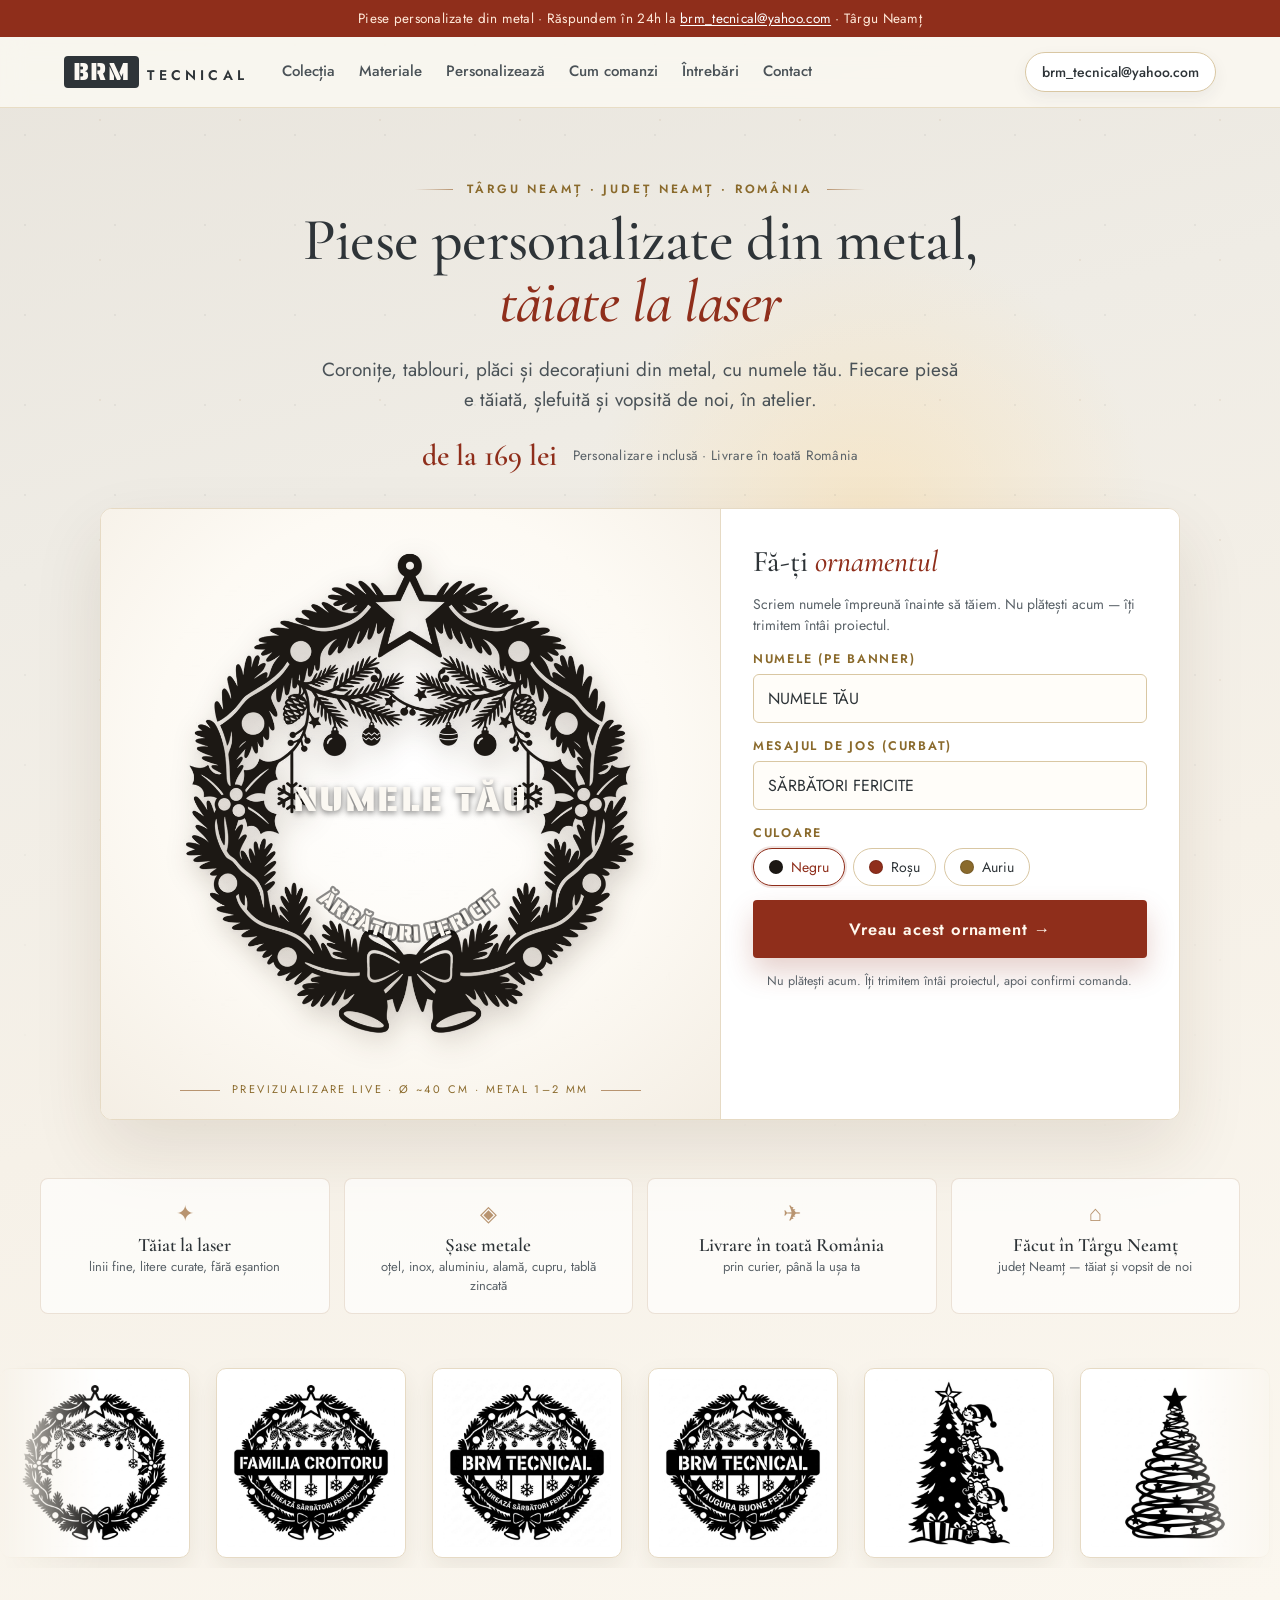
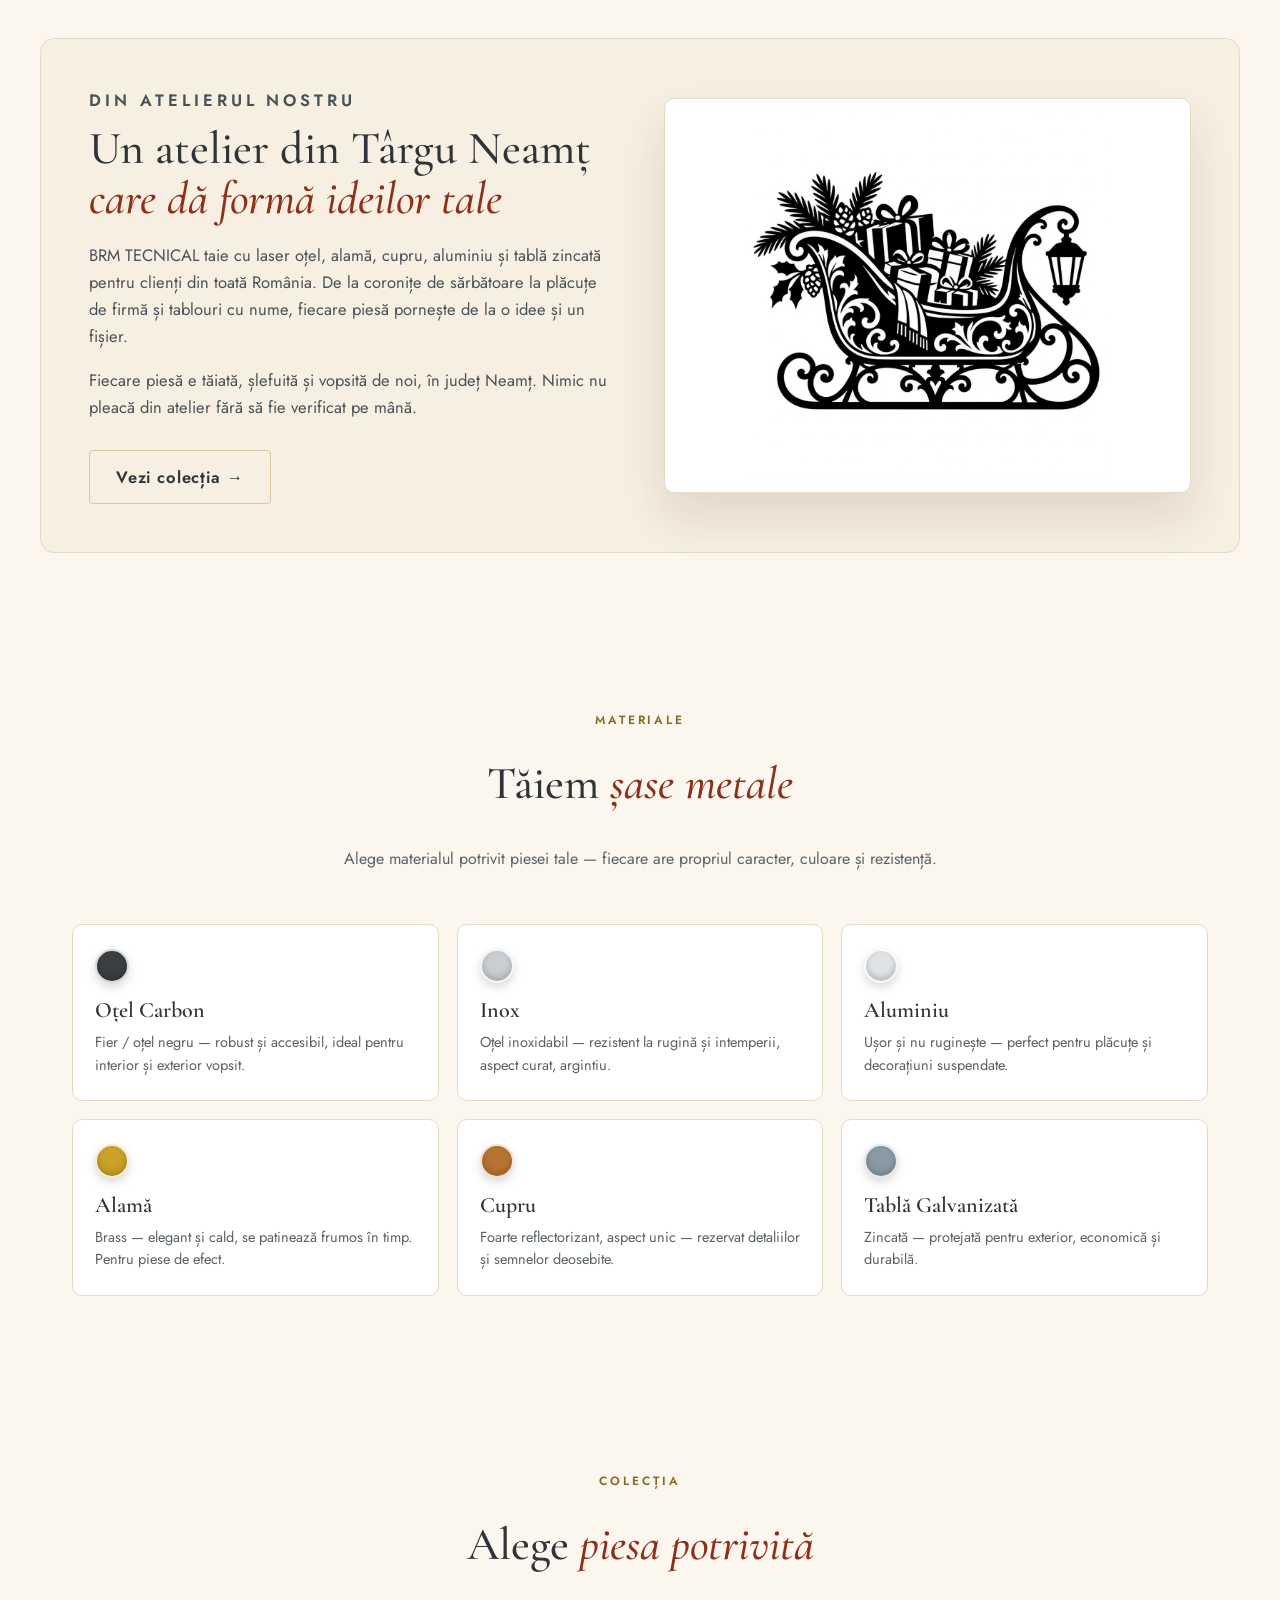
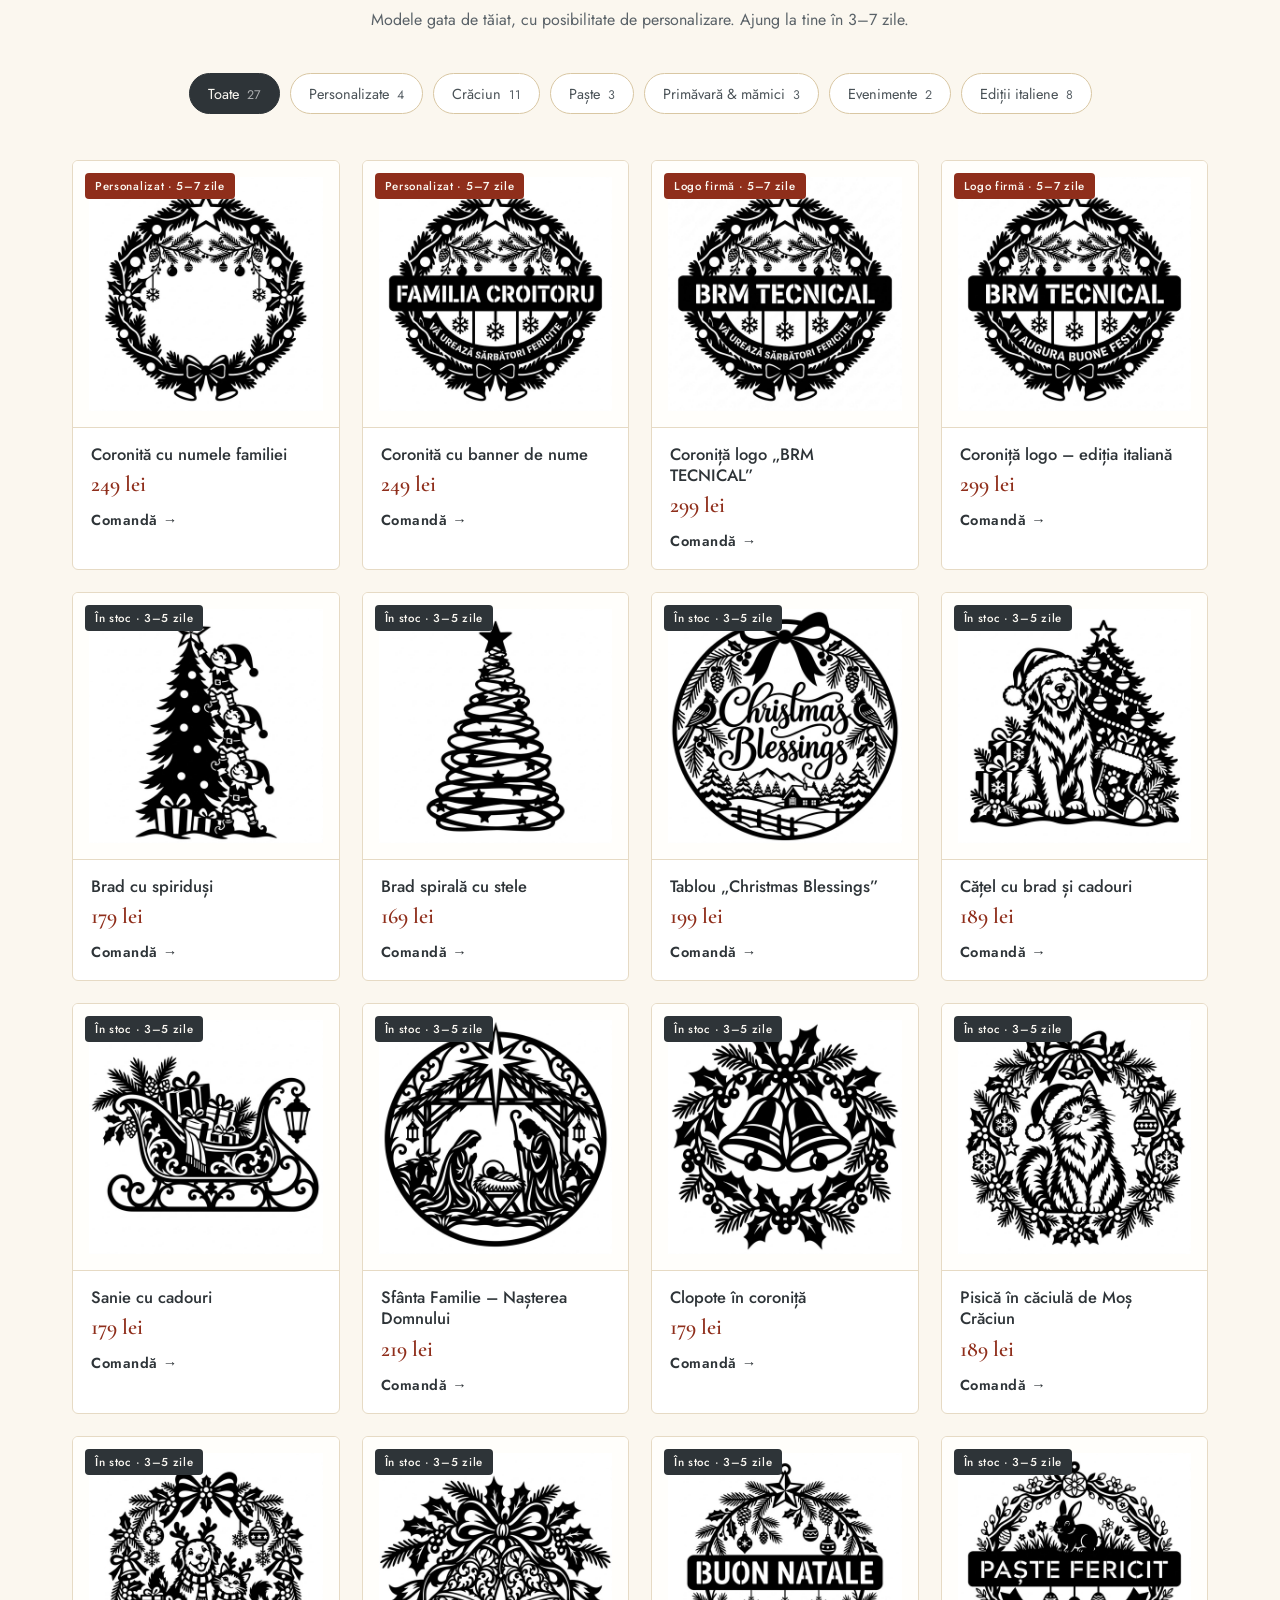
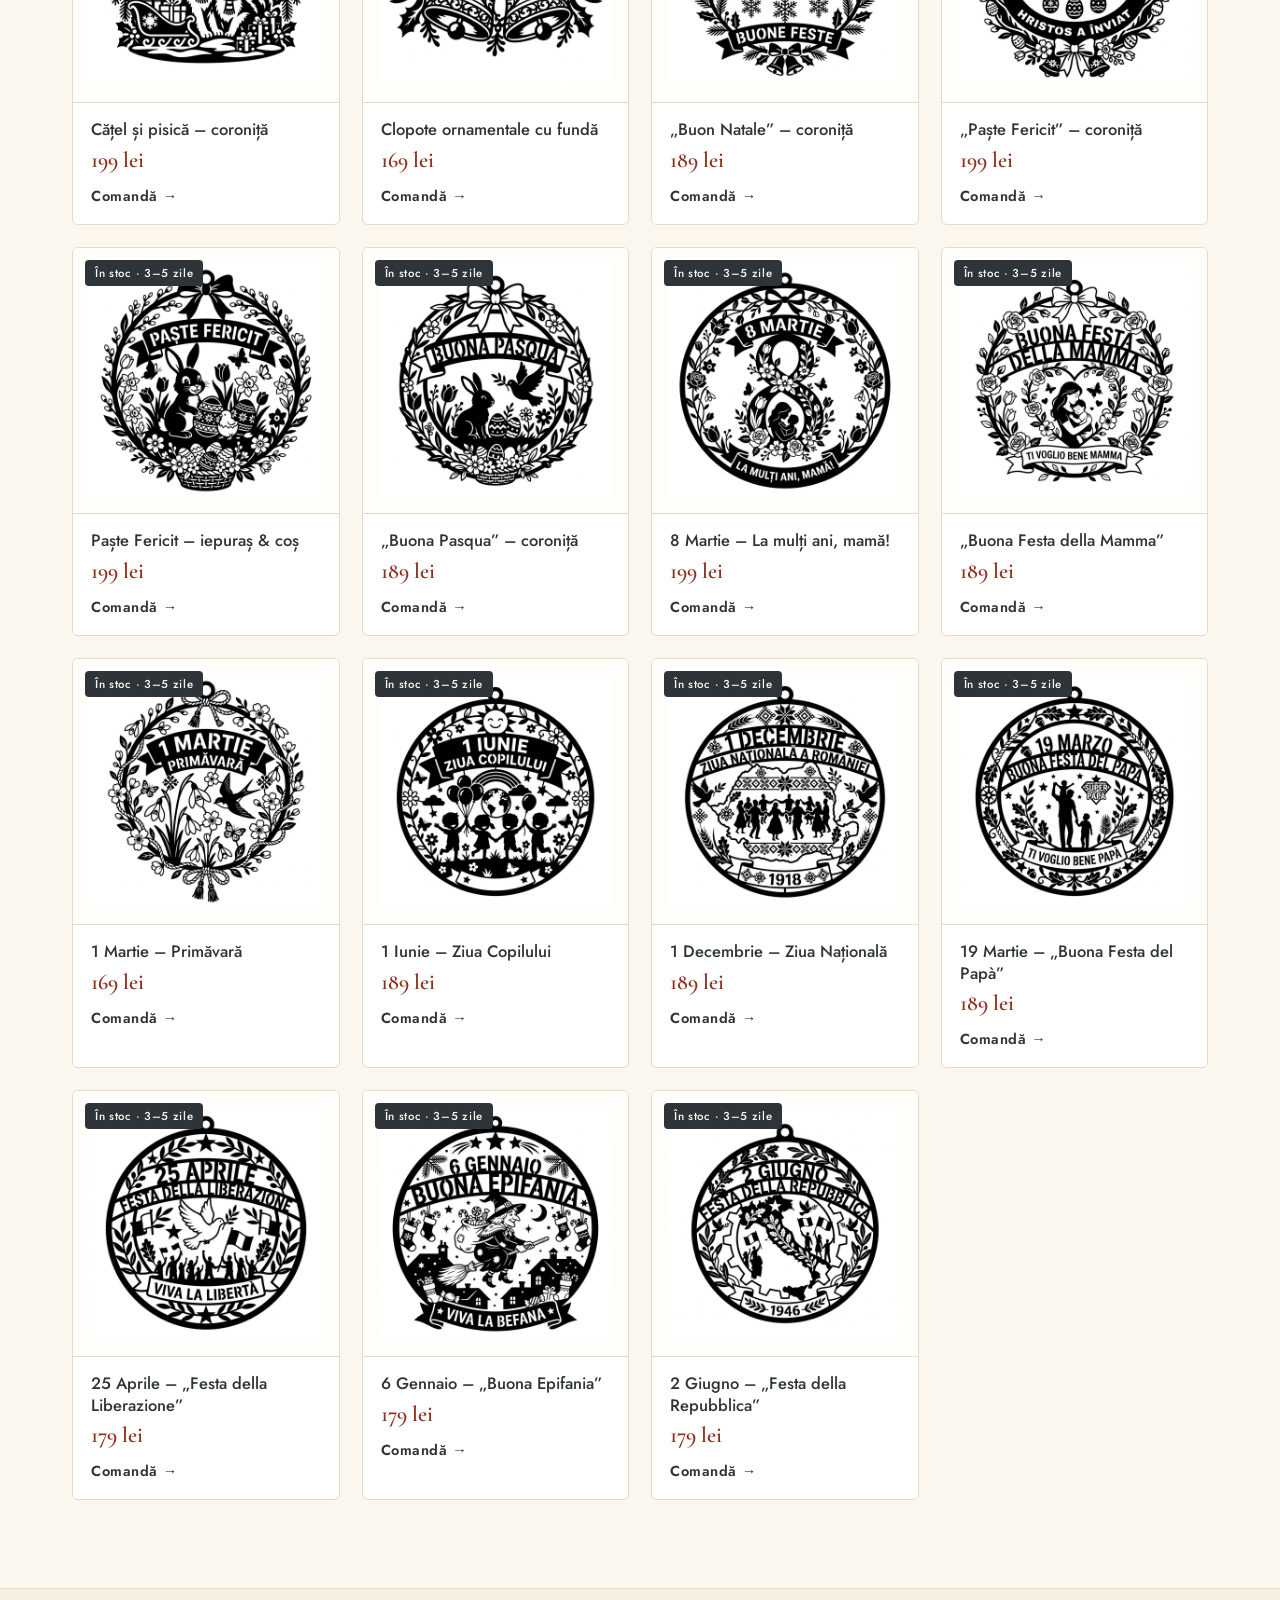
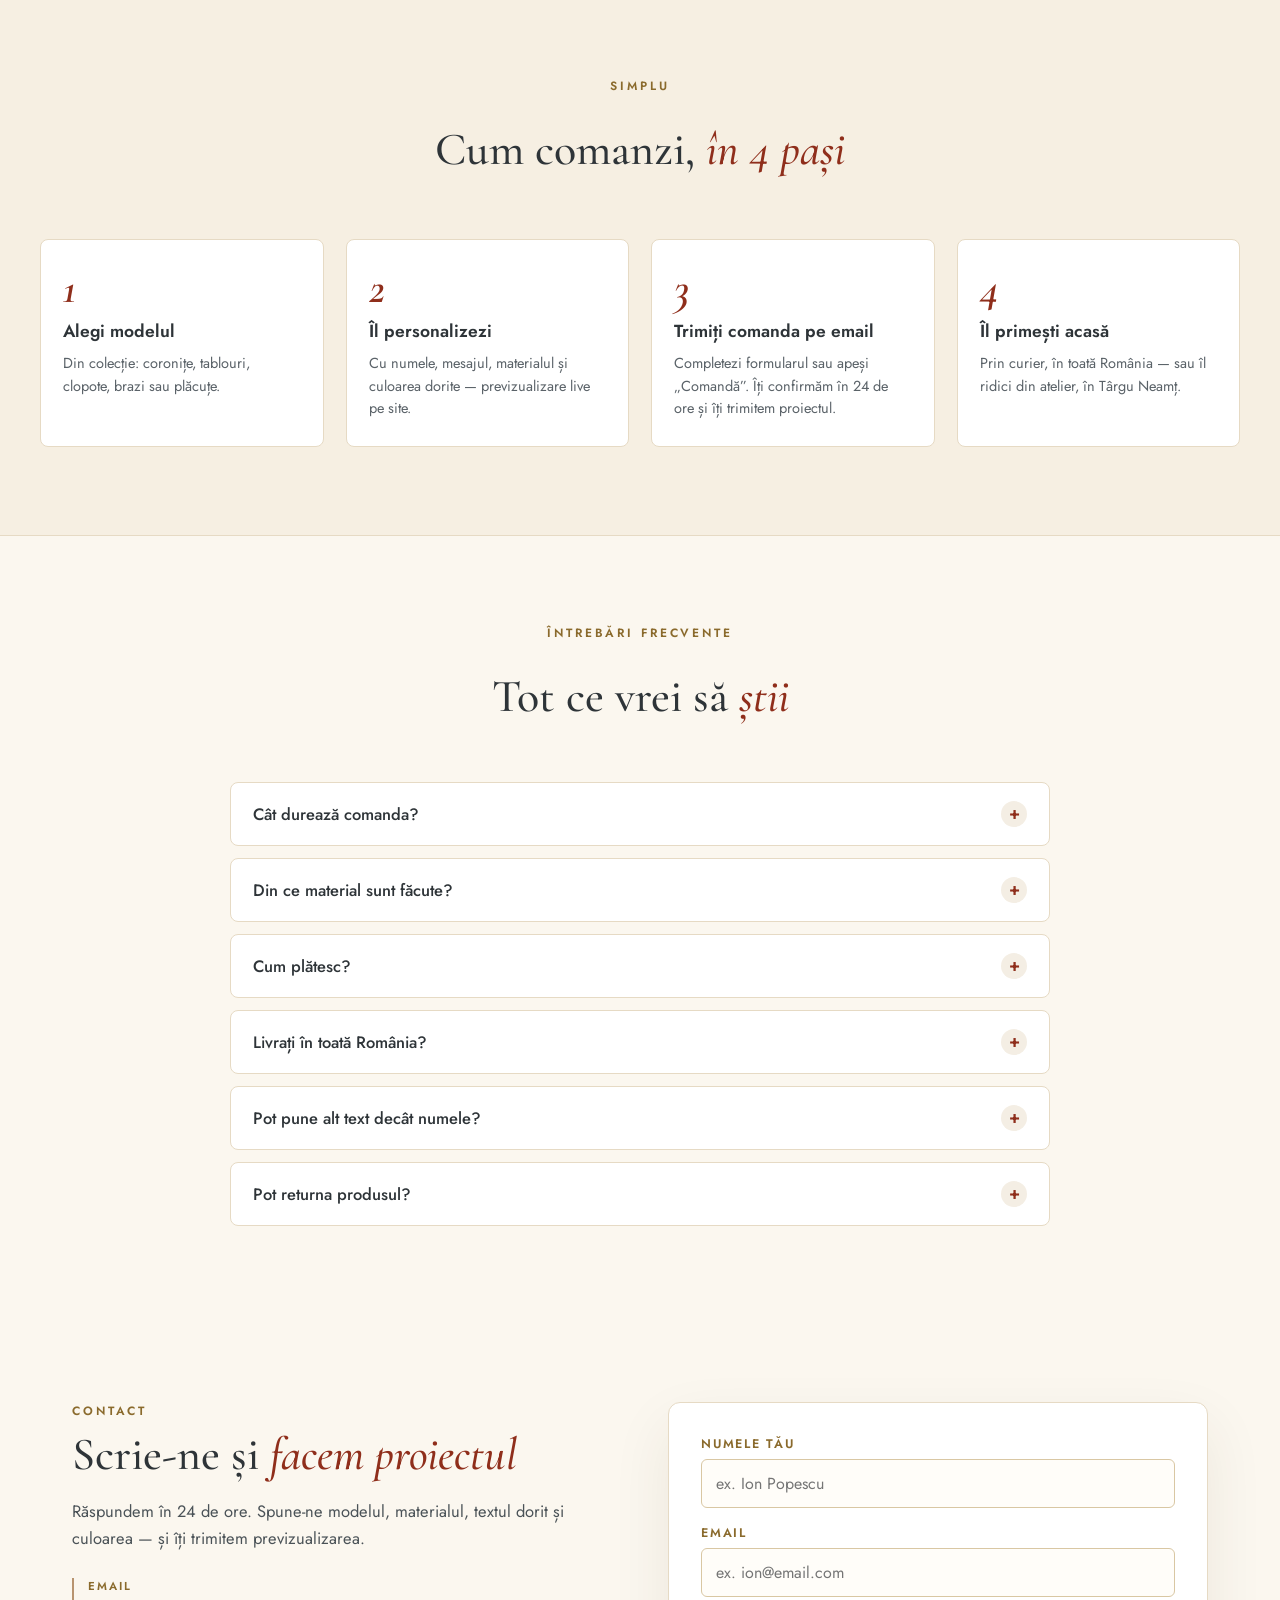
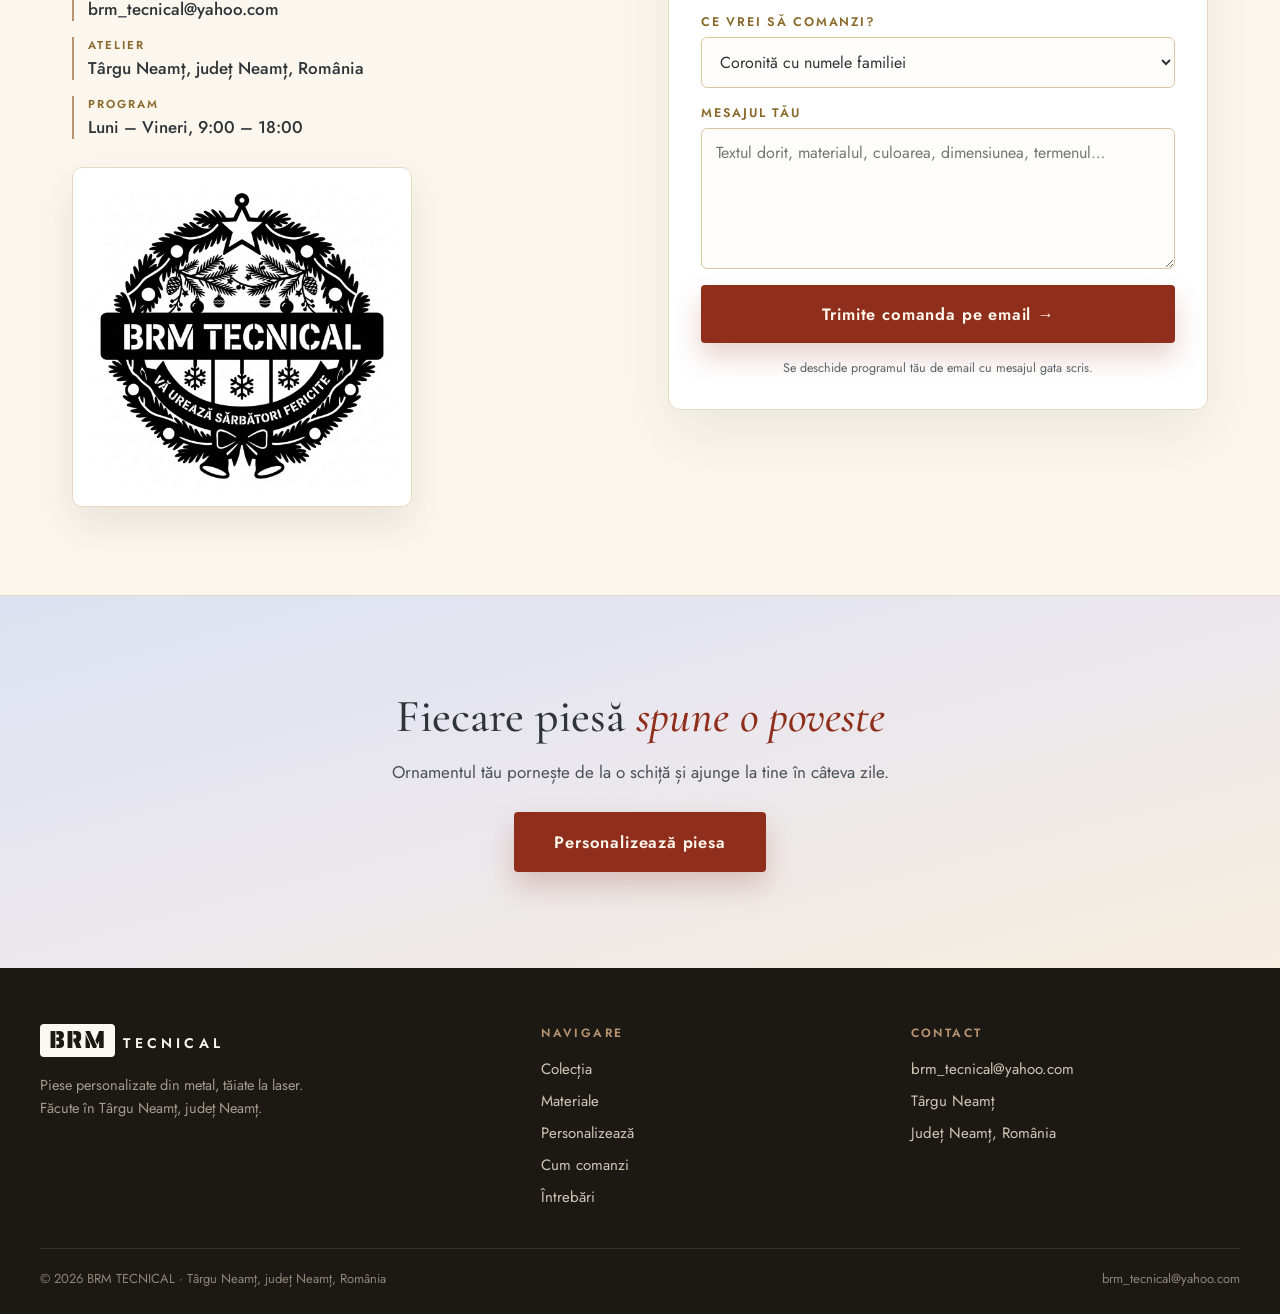
==== index.html @ 23911bcc "Add files via upload" ====
<!DOCTYPE html>
<html lang="ro">
<head>
<meta charset="UTF-8">
<meta name="viewport" content="width=device-width, initial-scale=1.0">
<title>BRM TECNICAL – Piese personalizate din metal, tăiate la laser | Târgu Neamț</title>
<meta name="description" content="BRM TECNICAL – coronițe, tablouri, plăci și decorațiuni personalizate din metal, tăiate la laser. Cu numele tău. Atelier în Târgu Neamț, județ Neamț, România. Comenzi: brm_tecnical@yahoo.com">
<meta property="og:title" content="BRM TECNICAL – Piese personalizate din metal, tăiate la laser">
<meta property="og:description" content="Piese personalizate din metal cu numele tău, tăiate la laser în Târgu Neamț, județ Neamț.">
<meta property="og:type" content="website">
<meta property="og:image" content="images/brm-coronita-ro.jpg">
<link rel="icon" type="image/png" href="images/favicon.png">
<link rel="preconnect" href="https://fonts.googleapis.com">
<link rel="preconnect" href="https://fonts.gstatic.com" crossorigin>
<link href="https://fonts.googleapis.com/css2?family=Cormorant+Garamond:ital,wght@0,500;0,600;0,700;1,500;1,600&family=Jost:wght@400;500;600&family=Saira+Stencil+One&display=swap" rel="stylesheet">
<link rel="stylesheet" href="css/style.css">
</head>
<body>

<!-- bandă de sus -->
<div class="band">
  <p id="bandText">Piese personalizate din metal · Răspundem în 24h · Târgu Neamț</p>
</div>

<!-- antet -->
<header class="head">
  <div class="head-in">
    <a class="logo" href="#top" aria-label="BRM TECNICAL – acasă">
      <span class="logo-mark">BRM</span>
      <span class="logo-txt">TECNICAL</span>
    </a>

    <nav class="nav" id="nav">
      <a href="#colectie">Colecția</a>
      <a href="#materiale">Materiale</a>
      <a href="#personalizare">Personalizează</a>
      <a href="#cum">Cum comanzi</a>
      <a href="#faq">Întrebări</a>
      <a href="#contact">Contact</a>
    </nav>

    <a class="head-mail" href="mailto:brm_tecnical@yahoo.com" id="headMail">brm_tecnical@yahoo.com</a>

    <button class="burger" id="burger" aria-label="Meniu" aria-expanded="false">
      <span></span><span></span><span></span>
    </button>
  </div>
</header>

<main id="top">

  <!-- HERO + PERSONALIZARE -->
  <section class="hero" id="personalizare">
    <div class="hero-in">
      <p class="eyebrow" id="heroEyebrow">Târgu Neamț · județ Neamț · România</p>
      <h1 class="h1" id="heroTitle">Piese personalizate din metal,<br><em>tăiate la laser</em></h1>
      <p class="lead" id="heroLead">Coronițe, tablouri, plăci și decorațiuni din metal, cu numele tău.</p>

      <div class="hero-price">
        <span class="price" id="priceFrom">de la 169 lei</span>
        <span class="price-note" id="priceNote">Personalizare inclusă · Livrare în toată România</span>
      </div>

      <!-- card personalizare -->
      <div class="customizer">
        <div class="preview" id="preview" data-color="negru">
          <div class="pv-stage">
            <img id="previewImg" src="images/coronita-model.png" alt="Previzualizare coroniță personalizată BRM TECNICAL">
            <span class="pv-banner" id="pvBanner">NUMELE TĂU</span>
            <svg class="pv-curve" viewBox="0 0 1000 1000" preserveAspectRatio="xMidYMid meet" aria-hidden="true">
              <defs>
                <path id="pvCurvePath" d="M 320,700 Q 500,860 680,700" fill="none"></path>
              </defs>
              <text class="pv-curve-text" id="pvCurveText">
                <textPath href="#pvCurvePath" startOffset="50%" text-anchor="middle">SĂRBĂTORI FERICITE</textPath>
              </text>
            </svg>
          </div>
          <span class="pv-cap" id="previewCaption">Previzualizare live · Ø ~40 cm · Metal 1–2 mm</span>
        </div>

        <form class="controls" id="controls" onsubmit="return false;">
          <h2 class="ctl-title" id="customTitle">Fă-ți <em>ornamentul</em></h2>
          <p class="ctl-note" id="customNote">Scriem numele împreună înainte să tăiem. Nu plătești acum — îți trimitem întâi proiectul.</p>

          <label class="fld">
            <span id="customNameLabel">Numele (pe banner)</span>
            <input type="text" id="inName" value="NUMELE TĂU" maxlength="26" autocomplete="off">
          </label>

          <label class="fld">
            <span id="customBottomLabel">Mesajul de jos (curbat)</span>
            <input type="text" id="inBottom" value="SĂRBĂTORI FERICITE" maxlength="34" autocomplete="off">
          </label>

          <div class="fld">
            <span class="fld-lbl">Culoare</span>
            <div class="colors" role="radiogroup" aria-label="Culoare">
              <button type="button" class="chip is-on" data-color="negru" aria-pressed="true"><i style="background:#1C1814"></i>Negru</button>
              <button type="button" class="chip" data-color="rosu" aria-pressed="false"><i style="background:#8F2E1B"></i>Roșu</button>
              <button type="button" class="chip" data-color="auriu" aria-pressed="false"><i style="background:#8A6A2C"></i>Auriu</button>
            </div>
          </div>

          <a class="btn" id="orderCustom" href="mailto:brm_tecnical@yahoo.com">Vreau acest ornament →</a>
          <p class="ctl-legal" id="customLegal">Nu plătești acum. Îți trimitem întâi proiectul, apoi confirmi comanda.</p>
        </form>
      </div>
    </div>
  </section>

  <!-- ÎNCREDERE -->
  <section class="trust">
    <div class="trust-in" id="trustIn"><!-- din data.js --></div>
  </section>

  <!-- GALERIE RULANTĂ -->
  <section class="marquee" aria-label="Modele din colecție">
    <div class="marquee-track" id="marqueeTrack"><!-- din data.js --></div>
  </section>

  <!-- ATELIER -->
  <section class="atelier">
    <div class="atelier-in">
      <div class="atelier-txt">
        <p class="eyebrow" id="aboutEyebrow">Din atelierul nostru</p>
        <h2 class="h2" id="aboutTitle">Un atelier din Târgu Neamț<br><em>care dă formă ideilor tale</em></h2>
        <p id="aboutP1">BRM TECNICAL taie cu laser oțel, alamă, cupru, aluminiu și tablă zincată.</p>
        <p id="aboutP2">Fiecare piesă e tăiată, șlefuită și vopsită de noi, în județ Neamț.</p>
        <a class="btn btn-ghost" href="#colectie">Vezi colecția →</a>
      </div>
      <div class="atelier-img">
        <img id="aboutImg" src="images/sanie-cadouri.jpg" alt="Ornament tăiat la laser" loading="lazy">
      </div>
    </div>
  </section>

  <!-- MATERIALE -->
  <section class="sec" id="materiale">
    <p class="eyebrow center" id="materialsEyebrow">Materiale</p>
    <h2 class="h2 center" id="materialsTitle">Tăiem <em>șase metale</em></h2>
    <p class="sec-sub center" id="materialsSub">Alege materialul potrivit piesei tale.</p>
    <div class="mats" id="mats"><!-- din data.js --></div>
  </section>

  <!-- COLECȚIA -->
  <section class="sec" id="colectie">
    <p class="eyebrow center" id="collectionEyebrow">Colecția</p>
    <h2 class="h2 center" id="collectionTitle">Alege <em>piesa potrivită</em></h2>
    <p class="sec-sub center" id="collectionSub">Modele gata de tăiat, cu posibilitate de personalizare.</p>

    <div class="filters" id="filters"><!-- din data.js --></div>
    <div class="grid" id="grid"><!-- din data.js --></div>
  </section>

  <!-- CUM COMANZI -->
  <section class="sec band-sec" id="cum">
    <p class="eyebrow center" id="stepsEyebrow">Simplu</p>
    <h2 class="h2 center" id="stepsTitle">Cum comanzi, <em>în 4 pași</em></h2>
    <div class="steps" id="steps"><!-- din data.js --></div>
  </section>

  <!-- FAQ -->
  <section class="sec" id="faq">
    <p class="eyebrow center" id="faqEyebrow">Întrebări frecvente</p>
    <h2 class="h2 center" id="faqTitle">Tot ce vrei să <em>știi</em></h2>
    <div class="faq" id="faqList"><!-- din data.js --></div>
  </section>

  <!-- CONTACT -->
  <section class="sec contact" id="contact">
    <div class="contact-in">
      <div class="contact-info">
        <p class="eyebrow" id="contactEyebrow">Contact</p>
        <h2 class="h2" id="contactTitle">Scrie-ne și <em>facem proiectul</em></h2>
        <p class="contact-lead" id="contactLead">Răspundem în 24 de ore.</p>

        <ul class="c-list">
          <li>
            <span class="c-k">Email</span>
            <a href="mailto:brm_tecnical@yahoo.com" id="contactMail">brm_tecnical@yahoo.com</a>
          </li>
          <li>
            <span class="c-k">Atelier</span>
            <span id="contactAddr">Târgu Neamț, județ Neamț, România</span>
          </li>
          <li>
            <span class="c-k">Program</span>
            <span id="contactProg">Luni – Vineri, 9:00 – 18:00</span>
          </li>
        </ul>

        <img class="contact-img" id="contactImg" src="images/brm-coronita-ro.jpg" alt="BRM TECNICAL – coroniță personalizată" loading="lazy">
      </div>

      <form class="contact-form" id="contactForm">
        <label class="fld">
          <span id="formNameLabel">Numele tău</span>
          <input type="text" name="nume" id="cfName" required autocomplete="name" placeholder="ex. Ion Popescu">
        </label>
        <label class="fld">
          <span id="formEmailLabel">Email</span>
          <input type="email" name="email" id="cfEmail" required autocomplete="email" placeholder="ex. ion@email.com">
        </label>
        <label class="fld">
          <span id="formModelLabel">Ce vrei să comanzi?</span>
          <select name="model" id="cfModel"><!-- din data.js --></select>
        </label>
        <label class="fld">
          <span id="formMsgLabel">Mesajul tău</span>
          <textarea name="mesaj" id="cfMsg" rows="5" required placeholder="Textul dorit, materialul, culoarea, dimensiunea, termenul…"></textarea>
        </label>
        <button class="btn" type="submit" id="formBtn">Trimite comanda pe email →</button>
        <p class="ctl-legal" id="formLegal">Se deschide programul tău de email cu mesajul gata scris.</p>
      </form>
    </div>
  </section>

  <!-- ÎNCHEIERE -->
  <section class="final">
    <h2 class="h2" id="finalTitle">Fiecare piesă <em>spune o poveste</em></h2>
    <p id="finalText">Ornamentul tău pornește de la o schiță și ajunge la tine în câteva zile.</p>
    <a class="btn" href="#personalizare" id="finalBtn">Personalizează piesa</a>
  </section>

</main>

<footer class="foot">
  <div class="foot-in">
    <div class="foot-brand">
      <a class="logo" href="#top">
        <span class="logo-mark">BRM</span>
        <span class="logo-txt">TECNICAL</span>
      </a>
      <p id="footerTagline">Piese personalizate din metal, tăiate la laser.</p>
    </div>
    <div class="foot-col">
      <h4>Navigare</h4>
      <a href="#colectie">Colecția</a>
      <a href="#materiale">Materiale</a>
      <a href="#personalizare">Personalizează</a>
      <a href="#cum">Cum comanzi</a>
      <a href="#faq">Întrebări</a>
    </div>
    <div class="foot-col">
      <h4>Contact</h4>
      <a href="mailto:brm_tecnical@yahoo.com" id="footMail">brm_tecnical@yahoo.com</a>
      <span id="footCity">Târgu Neamț</span>
      <span id="footCounty">Județ Neamț, România</span>
    </div>
  </div>
  <div class="foot-legal">
    <span>© <span id="year">2026</span> BRM TECNICAL · Târgu Neamț, județ Neamț, România</span>
    <a href="mailto:brm_tecnical@yahoo.com" id="footMail2">brm_tecnical@yahoo.com</a>
  </div>
</footer>

<script src="data.js"></script>
<script src="js/main.js"></script>
</body>
</html>
---- css/style.css ----
/* ============================================================
   BRM TECNICAL — ornamente personalizate tăiate la laser
   Paletă & tipografie după modelul dardeiarna.ro
   ============================================================ */

:root{
  --ink:#2E3438;
  --muted:#5A6268;
  --soft:#4A5257;
  --red:#8F2E1B;
  --red-dark:#6f2314;
  --gold:#B89470;
  --goldtxt:#8A6A2C;
  --line:#E6DAC4;
  --line2:#D9C7A3;
  --ivory:#FBF8F2;
  --sand:#F4EEE4;
  --ice:#EEF3F9;
  --white:#fff8ee;
  --radius:6px;
  --maxw:1200px;
  --head-h:70px;
}

*{box-sizing:border-box}
html{scroll-behavior:smooth}
body{
  margin:0;
  font-family:'Jost',sans-serif;
  color:var(--ink);
  background-color:#fbf7ef;
  background-image:
    radial-gradient(circle at 68% 520px,#ffd68c55 0,#ffd68c00 280px),
    linear-gradient(165deg,#e8e4dc,#efece5 30%,#f6f1e8 60%,#fbf7ef);
  background-repeat:no-repeat;
  background-size:100% 1600px,100% 1600px;
  background-attachment:scroll;
  -webkit-font-smoothing:antialiased;
}
/* textură discretă de atelier (nu ninsoare) */
body::before{
  content:"";
  position:absolute;left:0;right:0;top:0;height:1200px;
  pointer-events:none;z-index:0;opacity:.5;
  background-image:
    radial-gradient(circle,rgba(184,148,112,.25) 0 1px,transparent 1.5px),
    radial-gradient(circle,rgba(46,52,56,.12) 0 1px,transparent 1.5px);
  background-size:140px 140px,90px 90px;
  background-position:30px 50px,70px 90px;
  -webkit-mask-image:linear-gradient(#000 0%,#000 45%,transparent 100%);
  mask-image:linear-gradient(#000 0%,#000 45%,transparent 100%);
}
main,.head,.foot,.band{position:relative;z-index:1}

img{max-width:100%;display:block}
a{color:inherit}
button{font-family:inherit}

/* ---------- tipografie ---------- */
.h1{
  font-family:'Cormorant Garamond',Georgia,serif;
  font-weight:500;font-size:clamp(38px,5.4vw,60px);
  line-height:1.03;margin:.2em 0 .35em;letter-spacing:-.01em;
}
.h2{
  font-family:'Cormorant Garamond',Georgia,serif;
  font-weight:500;font-size:clamp(30px,3.8vw,46px);
  line-height:1.08;margin:0 0 .4em;
}
.h1 em,.h2 em{font-style:italic;color:var(--red)}
.eyebrow{
  font-size:12px;letter-spacing:.24em;text-transform:uppercase;
  color:var(--goldtxt);font-weight:600;margin:0 0 10px;
}
.eyebrow.center{text-align:center}
.center{text-align:center}
.lead{
  font-size:clamp(16px,1.6vw,19px);color:var(--soft);
  max-width:640px;margin:0 auto;line-height:1.6;
}
.sec-sub{color:var(--muted);max-width:620px;margin:0 auto 8px}

/* ---------- bandă de sus ---------- */
.band{
  background:var(--red);color:#ffe9d9;
  font-size:13.5px;text-align:center;padding:9px 16px;letter-spacing:.02em;
}
.band p{margin:0}
.band b{color:#fff;font-weight:600}
.band a{color:#fff;text-decoration:underline;text-underline-offset:2px}

/* ---------- antet ---------- */
.head{
  position:sticky;top:0;z-index:50;
  background:rgba(251,248,242,.86);
  backdrop-filter:blur(12px);-webkit-backdrop-filter:blur(12px);
  border-bottom:1px solid rgba(217,199,163,.55);
}
.head-in{
  max-width:var(--maxw);margin:0 auto;padding:0 24px;height:var(--head-h);
  display:flex;align-items:center;gap:26px;
}
.logo{display:flex;align-items:baseline;gap:8px;text-decoration:none;flex:0 0 auto}
.logo-mark{
  font-family:'Saira Stencil One',sans-serif;font-size:24px;color:var(--ink);
  background:var(--ink);color:var(--ivory);padding:3px 9px 2px;border-radius:4px;
  letter-spacing:.06em;line-height:1.15;
}
.logo-txt{
  font-weight:600;letter-spacing:.3em;font-size:14px;color:var(--ink);
}
.nav{display:flex;gap:24px;margin-left:8px}
.nav a{
  text-decoration:none;font-size:15px;font-weight:500;color:var(--soft);
  padding:6px 0;border-bottom:2px solid transparent;transition:.2s;
}
.nav a:hover{color:var(--red);border-color:var(--red)}
.head-mail{
  margin-left:auto;text-decoration:none;font-size:14px;font-weight:500;
  background:#fff;border:1px solid var(--line2);border-radius:999px;
  padding:9px 16px;color:var(--ink);box-shadow:0 6px 16px #2e343810;transition:.2s;
  white-space:nowrap;
}
.head-mail:hover{color:var(--red);border-color:var(--red)}
.burger{display:none;background:none;border:0;padding:8px;cursor:pointer}
.burger span{display:block;width:24px;height:2px;background:var(--ink);margin:5px 0;transition:.25s}

/* ---------- hero ---------- */
.hero{padding:72px 24px 40px}
.hero-in{max-width:var(--maxw);margin:0 auto;text-align:center}
.hero .eyebrow{
  display:flex;align-items:center;justify-content:center;gap:14px;
}
.hero .eyebrow::before,.hero .eyebrow::after{
  content:"";width:38px;height:1px;
  background:linear-gradient(90deg,transparent,var(--gold));
}
.hero .eyebrow::after{background:linear-gradient(90deg,var(--gold),transparent)}
.hero-price{
  display:flex;align-items:center;justify-content:center;gap:16px;flex-wrap:wrap;
  margin:22px 0 34px;
}
.price{
  font-family:'Cormorant Garamond',serif;font-size:30px;font-weight:600;color:var(--red);
}
.price-note{font-size:13.5px;color:var(--muted);letter-spacing:.02em}

/* ---------- personalizator ---------- */
.customizer{
  display:grid;grid-template-columns:1.15fr .85fr;gap:0;
  background:#fff;border:1px solid var(--line);border-radius:12px;
  overflow:hidden;box-shadow:0 30px 70px #462d141c;text-align:left;
  max-width:1080px;margin:0 auto;
}
.preview{
  position:relative;
  background:
    radial-gradient(circle at 50% 42%,#ffffff 0,#fdfaf4 55%,#f4eee4 100%);
  padding:26px 26px 64px;display:flex;align-items:center;justify-content:center;
  border-right:1px solid var(--line);
}
.pv-stage{
  position:relative;width:100%;max-width:520px;aspect-ratio:1/1;
  container-type:inline-size;
}
.preview img{
  width:100%;height:100%;object-fit:contain;
  filter:drop-shadow(4px 10px 14px rgba(40,22,6,.22));
  transition:opacity .2s;
}
.pv-banner{
  position:absolute;top:51%;left:14%;right:14%;transform:translateY(-50%);
  text-align:center;pointer-events:none;
  white-space:nowrap;overflow:hidden;text-overflow:ellipsis;
  color:var(--ivory);
  font-family:'Saira Stencil One',sans-serif;
  font-size:6.8cqw;letter-spacing:.04em;line-height:1.35;
  text-shadow:0 2px 6px rgba(0,0,0,.55);
}
/* text curbat jos — SVG textPath */
.pv-curve{
  position:absolute;inset:0;width:100%;height:100%;
  pointer-events:none;overflow:visible;
}
.pv-curve-text{
  font-family:'Saira Stencil One',sans-serif;
  font-size:46px;letter-spacing:.06em;
  fill:var(--ivory);
  paint-order:stroke;stroke:rgba(0,0,0,.45);stroke-width:8px;stroke-linejoin:round;
}
.pv-cap{
  position:absolute;left:0;right:0;bottom:22px;text-align:center;
  font-size:11px;letter-spacing:.22em;text-transform:uppercase;color:var(--goldtxt);
}
.pv-cap::before,.pv-cap::after{content:"";display:inline-block;width:40px;height:1px;background:var(--gold);vertical-align:middle;margin:0 12px}

/* variante de culoare (fundalul vine din PNG; textul se adaptează) */
.preview[data-color="rosu"] .pv-banner{color:#FFE9D9}
.preview[data-color="rosu"] .pv-curve-text{fill:#FFE9D9}
.preview[data-color="auriu"] .pv-banner{color:#FFF6E4}
.preview[data-color="auriu"] .pv-curve-text{fill:#FFF6E4}

/* comenzi */
.controls{padding:34px 32px 30px;background:#fff;display:flex;flex-direction:column;gap:14px}
.ctl-title{
  font-family:'Cormorant Garamond',serif;font-weight:500;font-size:30px;margin:0;
}
.ctl-title em{font-style:italic;color:var(--red)}
.ctl-note{margin:0;font-size:14px;color:var(--muted);line-height:1.5}
.fld{display:flex;flex-direction:column;gap:6px}
.fld > span,.fld-lbl{font-size:12.5px;letter-spacing:.14em;text-transform:uppercase;color:var(--goldtxt);font-weight:600}
.fld input,.fld select,.fld textarea{
  font-family:'Jost',sans-serif;font-size:16px;color:var(--ink);
  border:1px solid var(--line2);border-radius:var(--radius);
  padding:12px 14px;background:#fffdf9;outline:none;transition:.2s;width:100%;
}
.fld input:focus,.fld select:focus,.fld textarea:focus{border-color:var(--red);box-shadow:0 0 0 3px #8f2e1b1a}
.fld textarea{resize:vertical}
.colors{display:flex;gap:8px;flex-wrap:wrap}
.chip{
  display:inline-flex;align-items:center;gap:8px;cursor:pointer;
  border:1px solid var(--line2);background:#fff;border-radius:999px;
  padding:8px 15px;font-size:14px;color:var(--ink);transition:.2s;
}
.chip i{width:14px;height:14px;border-radius:50%;display:inline-block;border:1px solid #0002}
.chip:hover{border-color:var(--gold)}
.chip.is-on{border-color:var(--red);color:var(--red);background:#fff;box-shadow:0 0 0 2px #8f2e1b22}
.ctl-legal{margin:0;font-size:12.5px;color:var(--muted);text-align:center}

/* ---------- butoane ---------- */
.btn{
  display:inline-block;text-align:center;background:var(--red);color:var(--white);
  text-decoration:none;font-weight:600;letter-spacing:.05em;
  padding:17px 30px;border:0;border-radius:4px;font-family:'Jost',sans-serif;
  font-size:16.5px;cursor:pointer;box-shadow:0 14px 28px #8f2e1b38;
  transition:.2s;width:100%;
}
.btn:hover{background:var(--red-dark);transform:translateY(-1px);box-shadow:0 18px 32px #8f2e1b45}
.btn-ghost{
  background:transparent;color:var(--ink);border:1px solid var(--line2);
  box-shadow:none;width:auto;padding:14px 26px;
}
.btn-ghost:hover{background:#fff;color:var(--red);border-color:var(--red);transform:none}

/* ---------- încredere ---------- */
.trust{padding:18px 24px 8px}
.trust-in{
  max-width:var(--maxw);margin:0 auto;display:grid;
  grid-template-columns:repeat(4,1fr);gap:14px;
}
.tr{
  background:#ffffffa6;border:1px solid #b8947040;border-radius:8px;
  padding:18px 16px;text-align:center;
}
.tr-ic{font-size:22px;color:var(--gold);display:block;margin-bottom:4px}
.tr strong{
  display:block;font-family:'Cormorant Garamond',serif;font-size:19px;
  font-weight:600;color:var(--ink);margin-bottom:2px;
}
.tr p{margin:0;font-size:13px;color:var(--muted);line-height:1.4}

/* ---------- marquee ---------- */
.marquee{overflow:hidden;padding:46px 0 10px;mask-image:linear-gradient(90deg,transparent,#000 8%,#000 92%,transparent)}
.marquee-track{display:flex;gap:26px;width:max-content;animation:slide 60s linear infinite}
.marquee:hover .marquee-track{animation-play-state:paused}
.marquee-track img{
  width:190px;height:190px;object-fit:contain;background:#fff;
  border:1px solid var(--line);border-radius:10px;padding:10px;
  box-shadow:0 10px 24px #462d1414;
}
@keyframes slide{to{transform:translateX(-50%)}}

/* ---------- atelier ---------- */
.atelier{padding:70px 24px}
.atelier-in{
  max-width:var(--maxw);margin:0 auto;display:flex;gap:48px;align-items:center;
  background:#f6efe2;border:1px solid var(--line);border-radius:14px;
  padding:48px;
}
.atelier-txt{flex:1 1 320px}
.atelier-txt p{color:var(--soft);line-height:1.65;font-size:16.5px}
.atelier-txt .btn{margin-top:12px}
.atelier-img{flex:1 1 320px}
.atelier-img img{
  width:100%;aspect-ratio:4/3;object-fit:contain;background:#fff;
  border:1px solid var(--line);border-radius:10px;padding:18px;
  box-shadow:0 24px 48px #462d141f;
}

/* ---------- secțiuni ---------- */
.sec{max-width:var(--maxw);margin:0 auto;padding:88px 32px;display:flex;flex-direction:column;gap:20px}
.band-sec{
  max-width:none;background:#f6efe2;border-top:1px solid var(--line);
  border-bottom:1px solid var(--line);align-items:center;
}
.band-sec > *{max-width:var(--maxw);width:100%}

/* ---------- materiale ---------- */
.mats{
  display:grid;grid-template-columns:repeat(3,1fr);gap:18px;margin-top:26px;width:100%;
}
.mat{
  background:#fff;border:1px solid var(--line);border-radius:10px;
  padding:24px 22px;position:relative;transition:.25s;
}
.mat:hover{border-color:var(--gold);box-shadow:0 16px 36px #462d1414;transform:translateY(-3px)}
.mat-dot{
  display:block;width:34px;height:34px;border-radius:50%;
  border:2px solid #ffffffcc;box-shadow:0 4px 10px #00000026, inset 0 -3px 6px #00000030;
  margin-bottom:14px;
}
.mat h3{
  margin:0 0 8px;font-family:'Cormorant Garamond',serif;
  font-size:22px;font-weight:600;color:var(--ink);
}
.mat p{margin:0;font-size:14.5px;color:var(--muted);line-height:1.55}

/* ---------- filtre + grilă ---------- */
.filters{display:flex;gap:10px;flex-wrap:wrap;justify-content:center;margin-top:14px}
.fbtn{
  border:1px solid var(--line2);background:#fff;border-radius:999px;
  padding:9px 18px;font-size:14.5px;color:var(--soft);cursor:pointer;transition:.2s;
}
.fbtn span{color:var(--muted);font-size:12.5px;margin-left:4px}
.fbtn:hover{border-color:var(--gold);color:var(--ink)}
.fbtn.is-on{background:var(--ink);border-color:var(--ink);color:var(--ivory)}
.fbtn.is-on span{color:#ffffff99}

.grid{
  display:grid;grid-template-columns:repeat(4,1fr);gap:22px;margin-top:26px;
}
.card{
  position:relative;background:#fff;border:1px solid var(--line);border-radius:6px;
  overflow:hidden;display:flex;flex-direction:column;
  transition:transform .25s ease,border-color .25s ease,box-shadow .25s ease;
}
.card:hover{transform:translateY(-5px);border-color:var(--gold);box-shadow:0 22px 44px #462d141f}
.card.is-hidden{display:none}
.card > img{width:100%;aspect-ratio:1/1;object-fit:contain;padding:16px;background:#fffefb}
.badge{
  position:absolute;top:12px;left:12px;z-index:2;
  background:var(--ink);color:var(--ivory);font-size:11.5px;font-weight:500;
  letter-spacing:.06em;padding:5px 10px;border-radius:4px;
}
.badge-custom{background:var(--red)}
.card-b{padding:16px 18px 18px;display:flex;flex-direction:column;gap:6px;border-top:1px solid var(--line)}
.card-b h3{
  margin:0;font-size:16.5px;font-weight:500;line-height:1.3;color:var(--ink);
}
.card-p{
  margin:0;font-family:'Cormorant Garamond',serif;font-size:22px;
  font-weight:600;color:var(--red);
}
.card-a{
  margin-top:6px;font-size:14.5px;font-weight:600;letter-spacing:.04em;
  color:var(--ink);text-decoration:none;transition:.2s;
}
.card-a:hover{color:var(--red)}

/* ---------- pași ---------- */
.steps{
  display:grid;grid-template-columns:repeat(4,1fr);gap:22px;margin-top:26px;
}
.step{
  background:#fff;border:1px solid var(--line);border-radius:8px;
  padding:26px 22px;position:relative;
}
.step .n{
  font-family:'Cormorant Garamond',serif;font-style:italic;font-weight:600;
  font-size:44px;color:var(--red);line-height:1;display:block;margin-bottom:8px;
}
.step h3{margin:0 0 8px;font-size:17.5px;font-weight:600}
.step p{margin:0;font-size:14.5px;color:var(--muted);line-height:1.55}

/* ---------- FAQ ---------- */
.faq{max-width:820px;margin:22px auto 0;width:100%;display:flex;flex-direction:column;gap:12px}
.faq details{
  background:#fff;border:1px solid var(--line);border-radius:8px;
  overflow:hidden;transition:border-color .2s;
}
.faq details[open]{border-color:var(--gold)}
.faq summary{
  list-style:none;cursor:pointer;padding:18px 22px;
  font-size:16.5px;font-weight:500;display:flex;
  align-items:center;justify-content:space-between;gap:16px;
}
.faq summary::-webkit-details-marker{display:none}
.faq summary:hover{color:var(--red)}
.plus{
  flex:0 0 auto;width:26px;height:26px;border-radius:50%;
  background:var(--sand);color:var(--red);font-weight:600;
  display:inline-flex;align-items:center;justify-content:center;
  font-size:17px;transition:.25s;line-height:1;
}
.faq details[open] .plus{transform:rotate(45deg);background:var(--red);color:#fff}
.faq details p{
  margin:0;padding:0 22px 20px;color:var(--muted);
  line-height:1.65;font-size:15.5px;
}

/* ---------- contact ---------- */
.contact-in{
  display:grid;grid-template-columns:1fr 1fr;gap:56px;align-items:start;
}
.contact-lead{color:var(--soft);line-height:1.65;font-size:16.5px}
.c-list{list-style:none;padding:0;margin:26px 0 28px;display:flex;flex-direction:column;gap:16px}
.c-list li{display:flex;flex-direction:column;gap:3px;border-left:2px solid var(--gold);padding-left:14px}
.c-k{font-size:11.5px;letter-spacing:.18em;text-transform:uppercase;color:var(--goldtxt);font-weight:600}
.c-list a,.c-list span:not(.c-k){font-size:17px;color:var(--ink);text-decoration:none;font-weight:500}
.c-list a:hover{color:var(--red)}
.contact-img{
  width:100%;max-width:340px;background:#fff;border:1px solid var(--line);
  border-radius:10px;padding:14px;box-shadow:0 18px 40px #462d141a;
}
.contact-form{
  background:#fff;border:1px solid var(--line);border-radius:12px;
  padding:32px;display:flex;flex-direction:column;gap:16px;
  box-shadow:0 24px 60px #462d1414;
}

/* ---------- final ---------- */
.final{
  text-align:center;padding:96px 24px;
  background:linear-gradient(165deg,#dce2f2,#eae7ee 45%,#f6eedf);
  border-top:1px solid var(--line);
}
.final p{color:var(--soft);font-size:17px;margin:0 auto 28px;max-width:520px}
.final .btn{width:auto;padding:18px 40px}

/* ---------- footer ---------- */
.foot{background:#1C1814;color:#e9e2d6;padding:56px 24px 0}
.foot-in{
  max-width:var(--maxw);margin:0 auto;display:grid;
  grid-template-columns:1.4fr 1fr 1fr;gap:40px;padding-bottom:40px;
}
.foot .logo-mark{background:var(--ivory);color:#1C1814}
.foot .logo-txt{color:var(--ivory)}
.foot-brand p{color:#a49b8d;font-size:14.5px;line-height:1.6;margin:16px 0 0}
.foot-col{display:flex;flex-direction:column;gap:10px}
.foot-col h4{
  margin:0 0 6px;font-size:12px;letter-spacing:.2em;text-transform:uppercase;
  color:var(--gold);font-weight:600;
}
.foot-col a,.foot-col span{
  color:#cfc6b6;text-decoration:none;font-size:15px;
}
.foot-col a:hover{color:#fff}
.foot-legal{
  max-width:var(--maxw);margin:0 auto;border-top:1px solid #ffffff1a;
  padding:20px 0 26px;display:flex;justify-content:space-between;gap:16px;
  flex-wrap:wrap;font-size:13px;color:#8d8577;
}
.foot-legal a{color:#8d8577;text-decoration:none}
.foot-legal a:hover{color:var(--gold)}

/* ---------- responsive ---------- */
@media (max-width:1080px){
  .grid{grid-template-columns:repeat(3,1fr)}
  .steps{grid-template-columns:repeat(2,1fr)}
  .trust-in{grid-template-columns:repeat(2,1fr)}
  .mats{grid-template-columns:repeat(2,1fr)}
}
@media (max-width:900px){
  .customizer{grid-template-columns:1fr}
  .preview{border-right:0;border-bottom:1px solid var(--line);padding-bottom:58px}
  .contact-in{grid-template-columns:1fr;gap:36px}
  .atelier-in{flex-direction:column;padding:32px}
  .nav{
    display:none;position:absolute;top:var(--head-h);left:0;right:0;
    background:var(--ivory);border-bottom:1px solid var(--line2);
    flex-direction:column;gap:0;padding:8px 24px 16px;
    box-shadow:0 20px 30px #00000014;
  }
  .nav.is-open{display:flex}
  .nav a{padding:13px 0;border-bottom:1px solid var(--line);font-size:16px}
  .burger{display:block;margin-left:auto}
  .head-mail{display:none}
  .foot-in{grid-template-columns:1fr;gap:30px}
}
@media (max-width:640px){
  .sec{padding:64px 18px}
  .grid{grid-template-columns:repeat(2,1fr);gap:14px}
  .mats{grid-template-columns:1fr}
  .card-b{padding:12px 13px 14px}
  .card-b h3{font-size:14.5px}
  .card-p{font-size:19px}
  .card-a{font-size:13.5px}
  .steps{grid-template-columns:1fr}
  .trust-in{grid-template-columns:1fr}
  .hero{padding-top:48px}
  .controls{padding:26px 20px}
  .contact-form{padding:24px 20px}
  .marquee-track img{width:140px;height:140px}
  .band{font-size:12.5px}
}
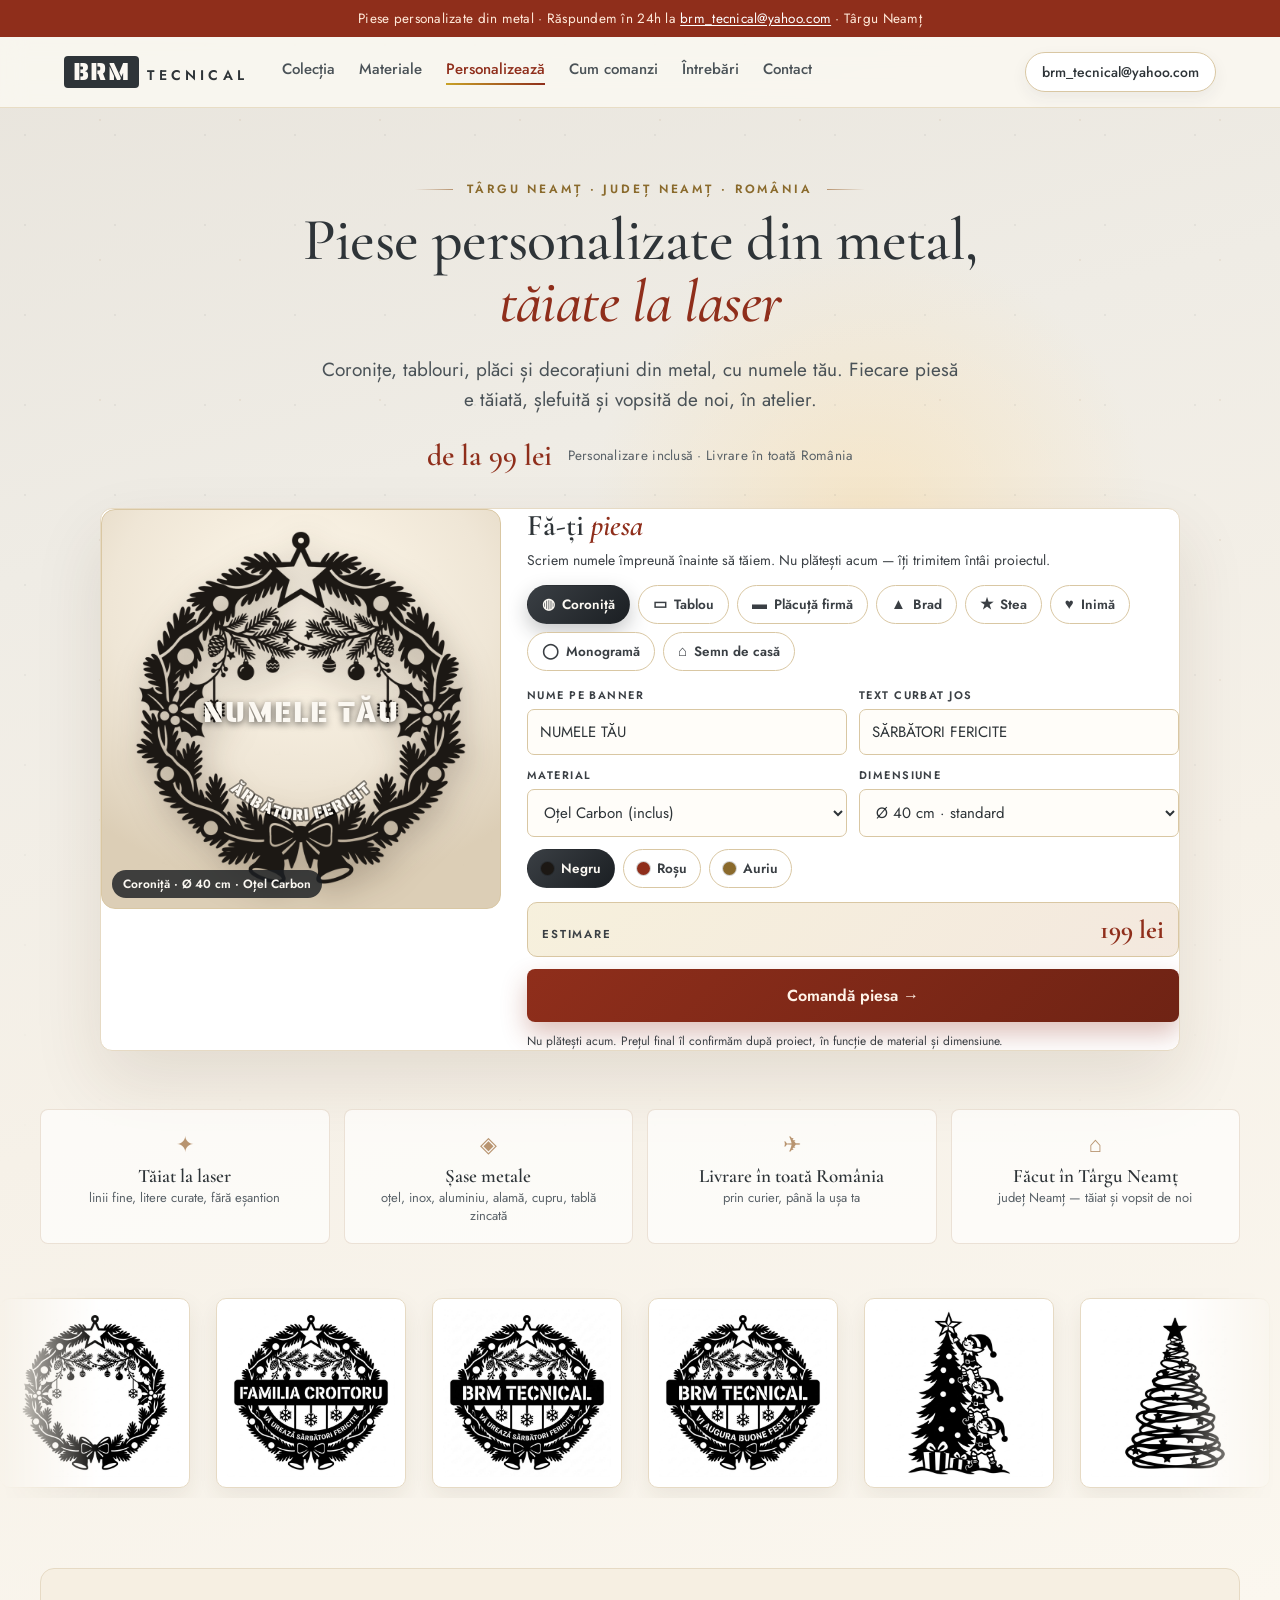
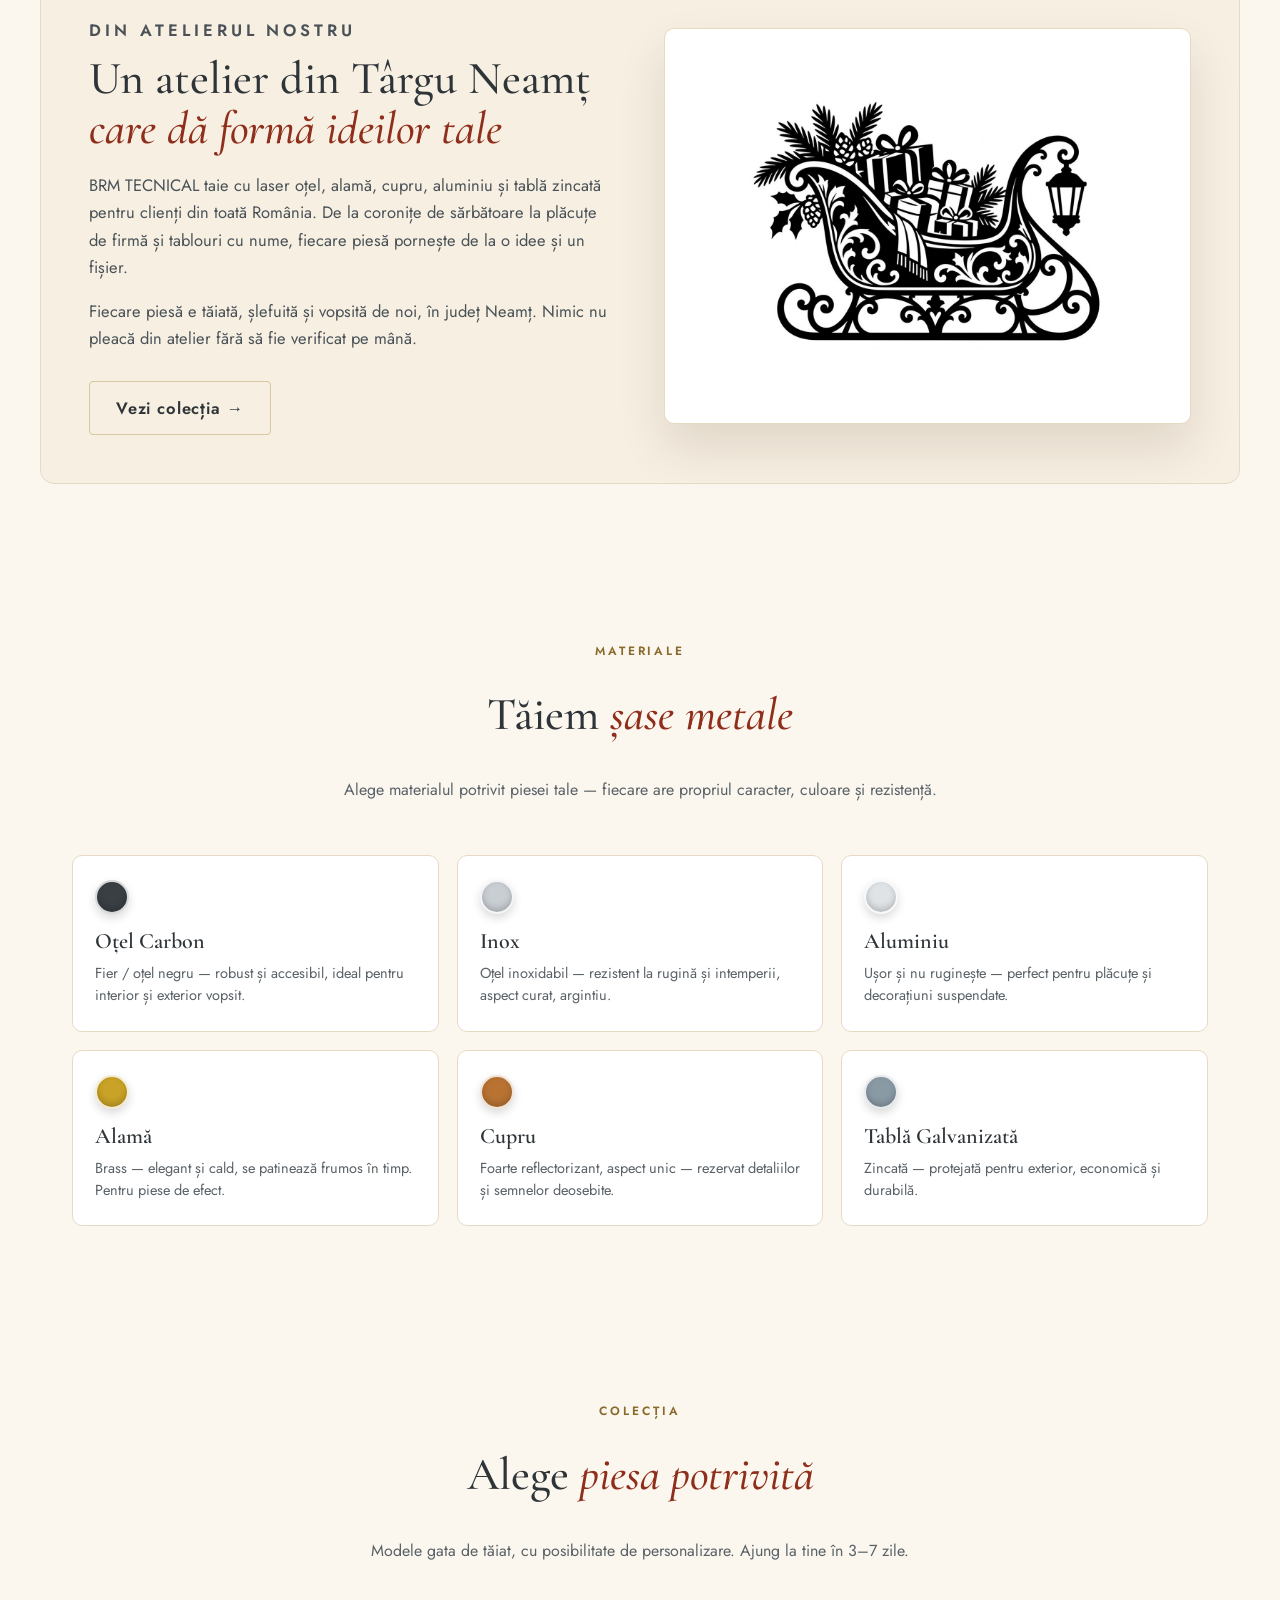
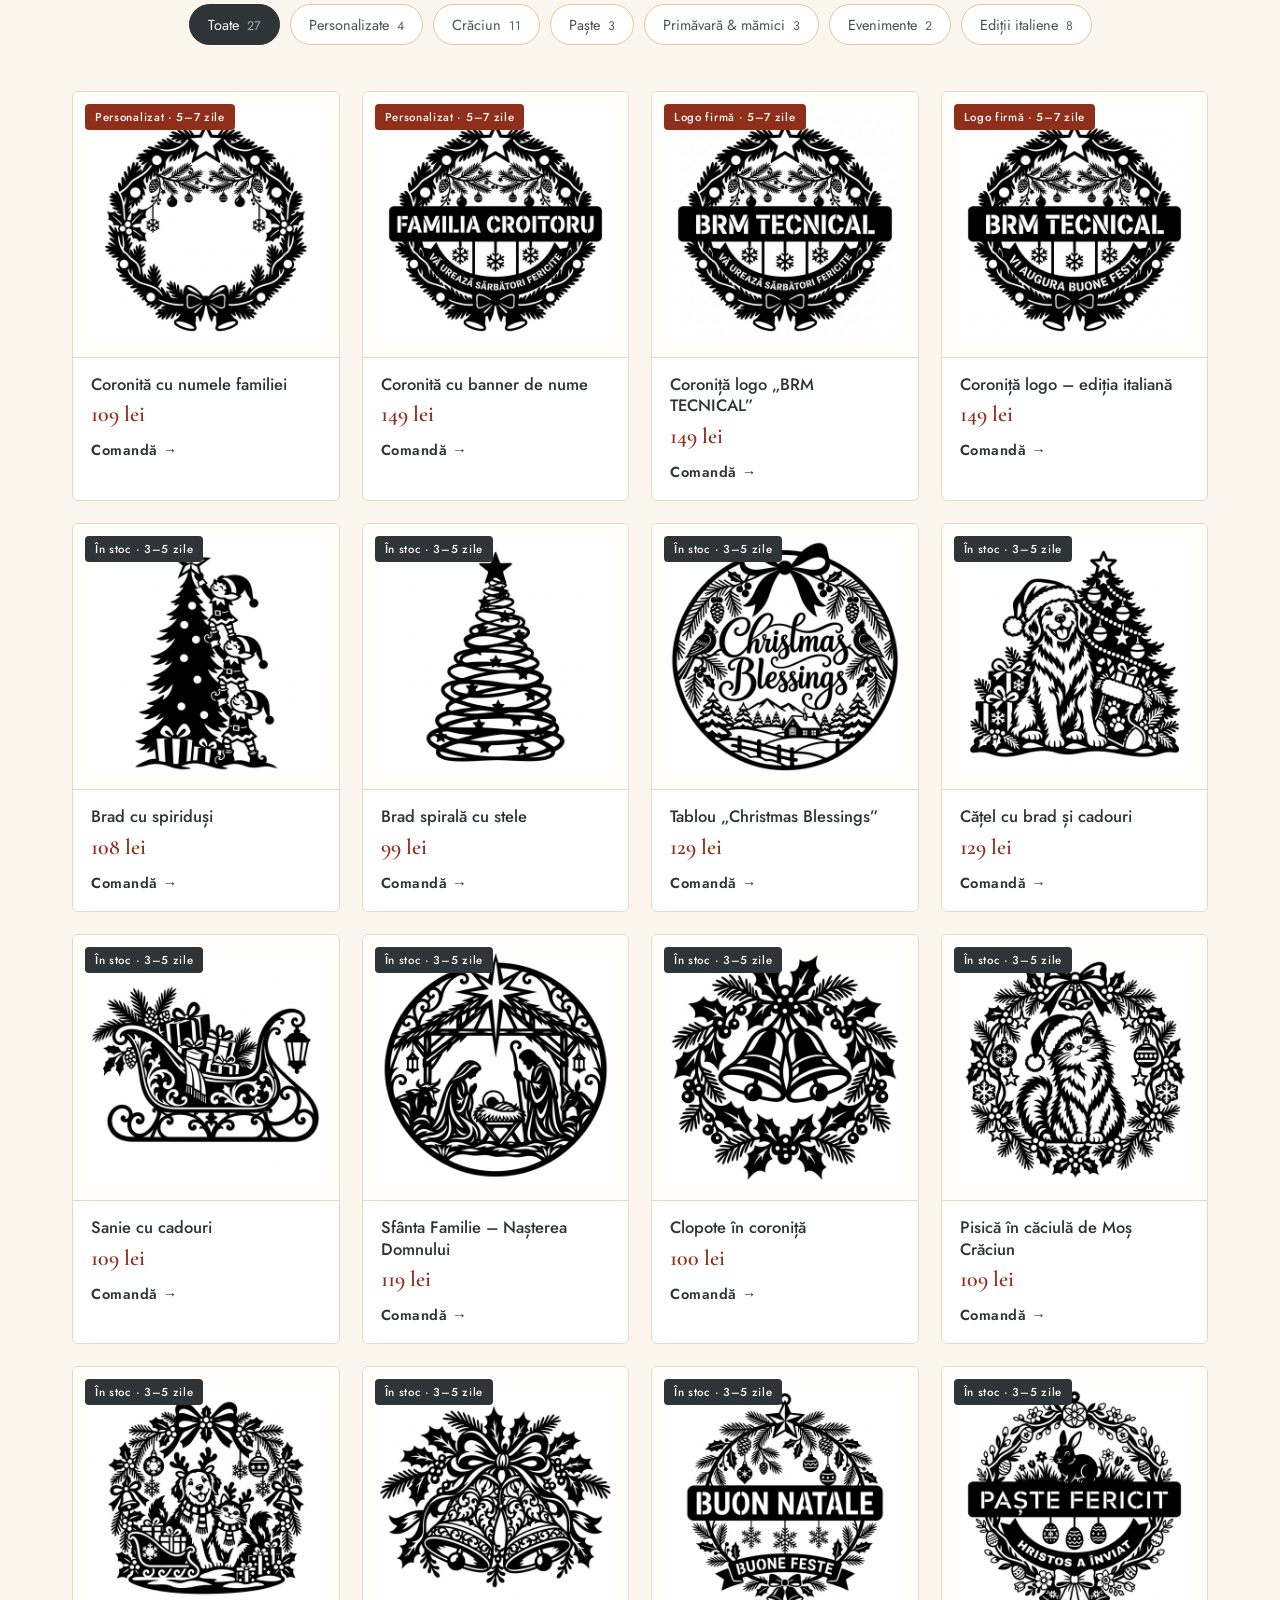
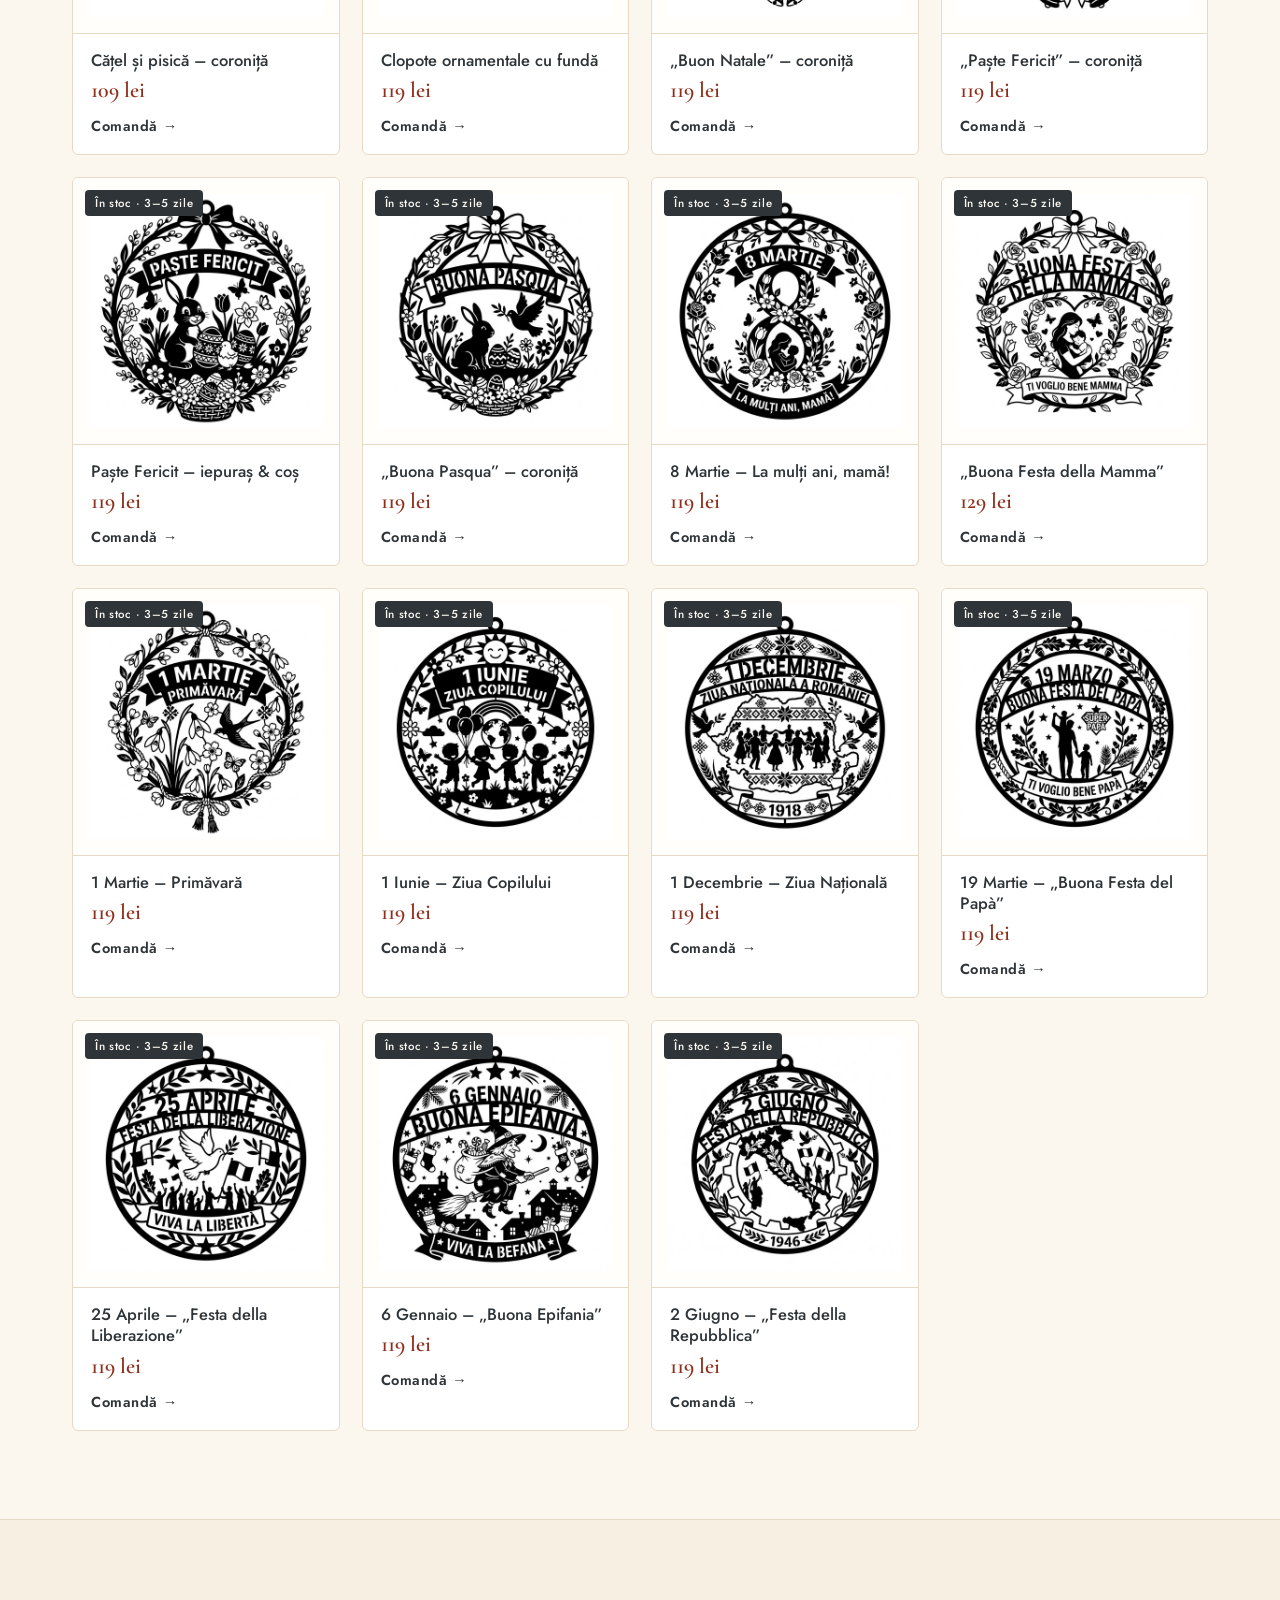
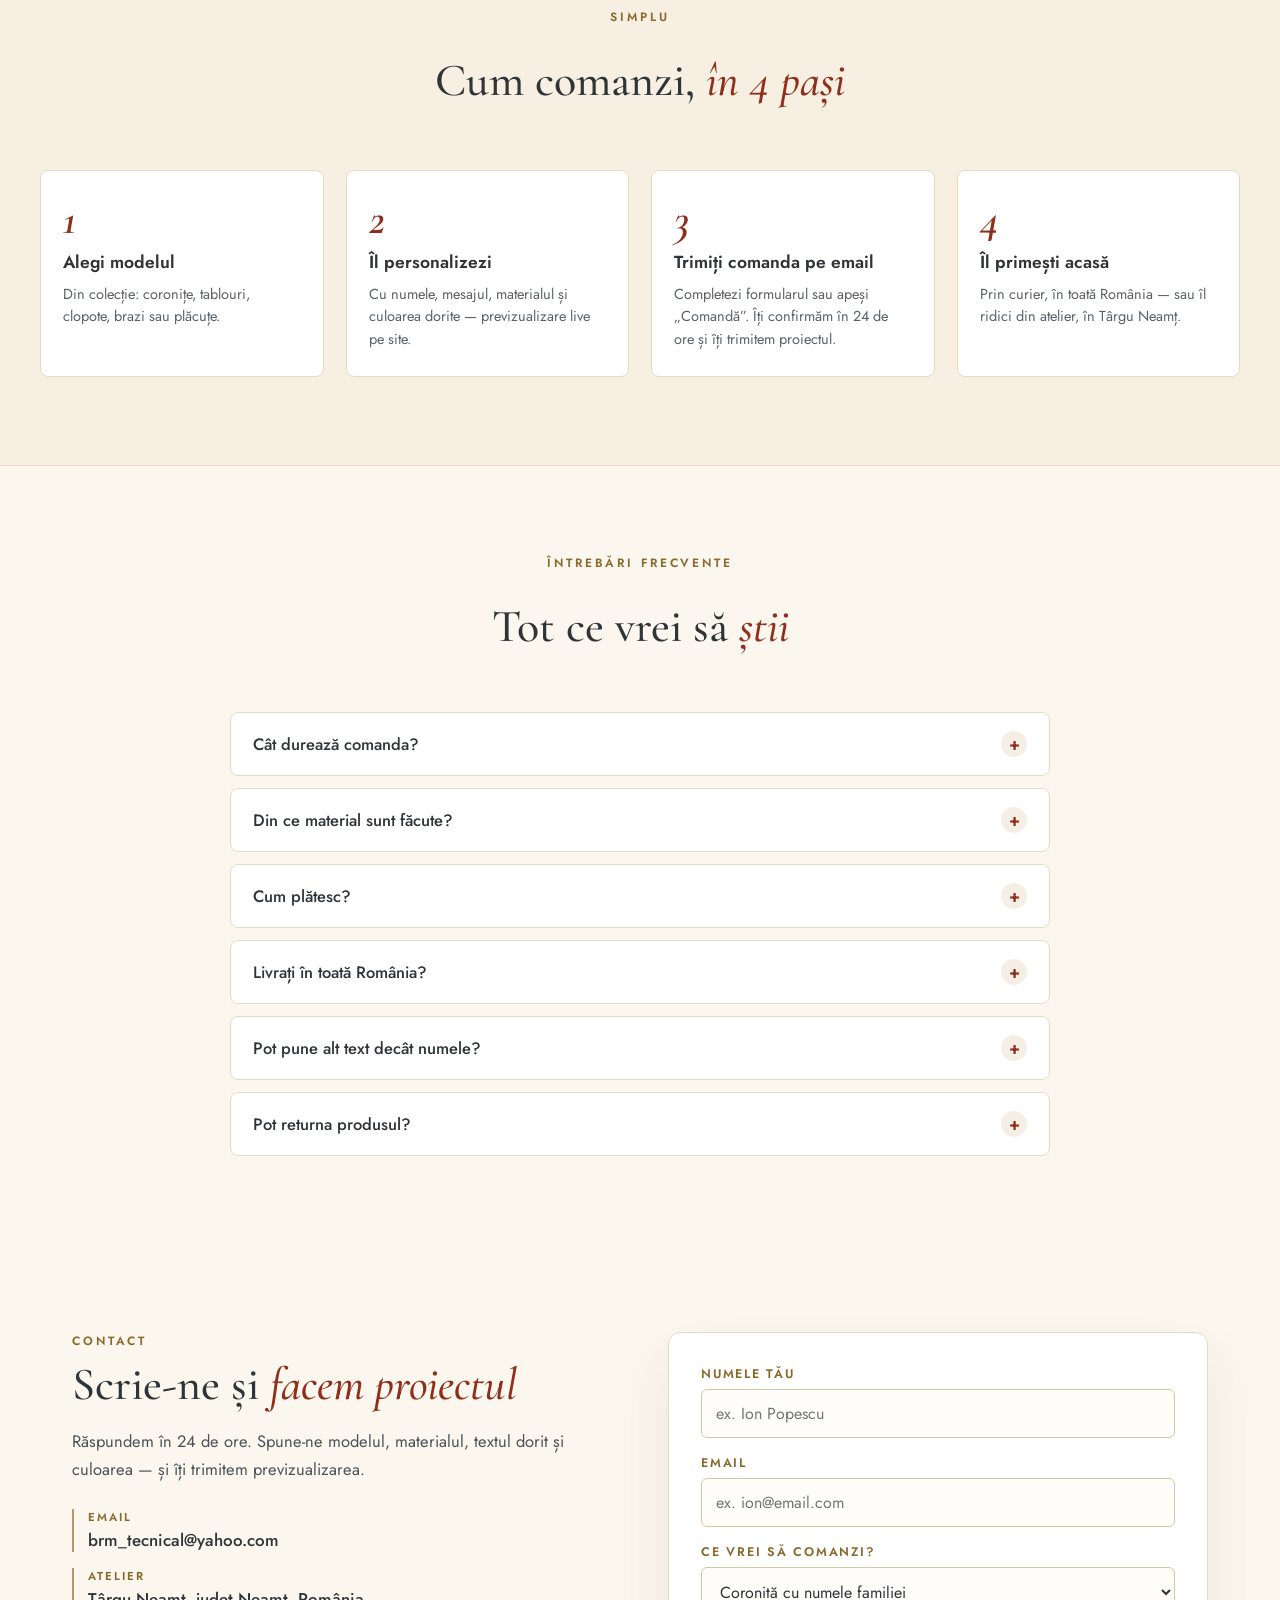
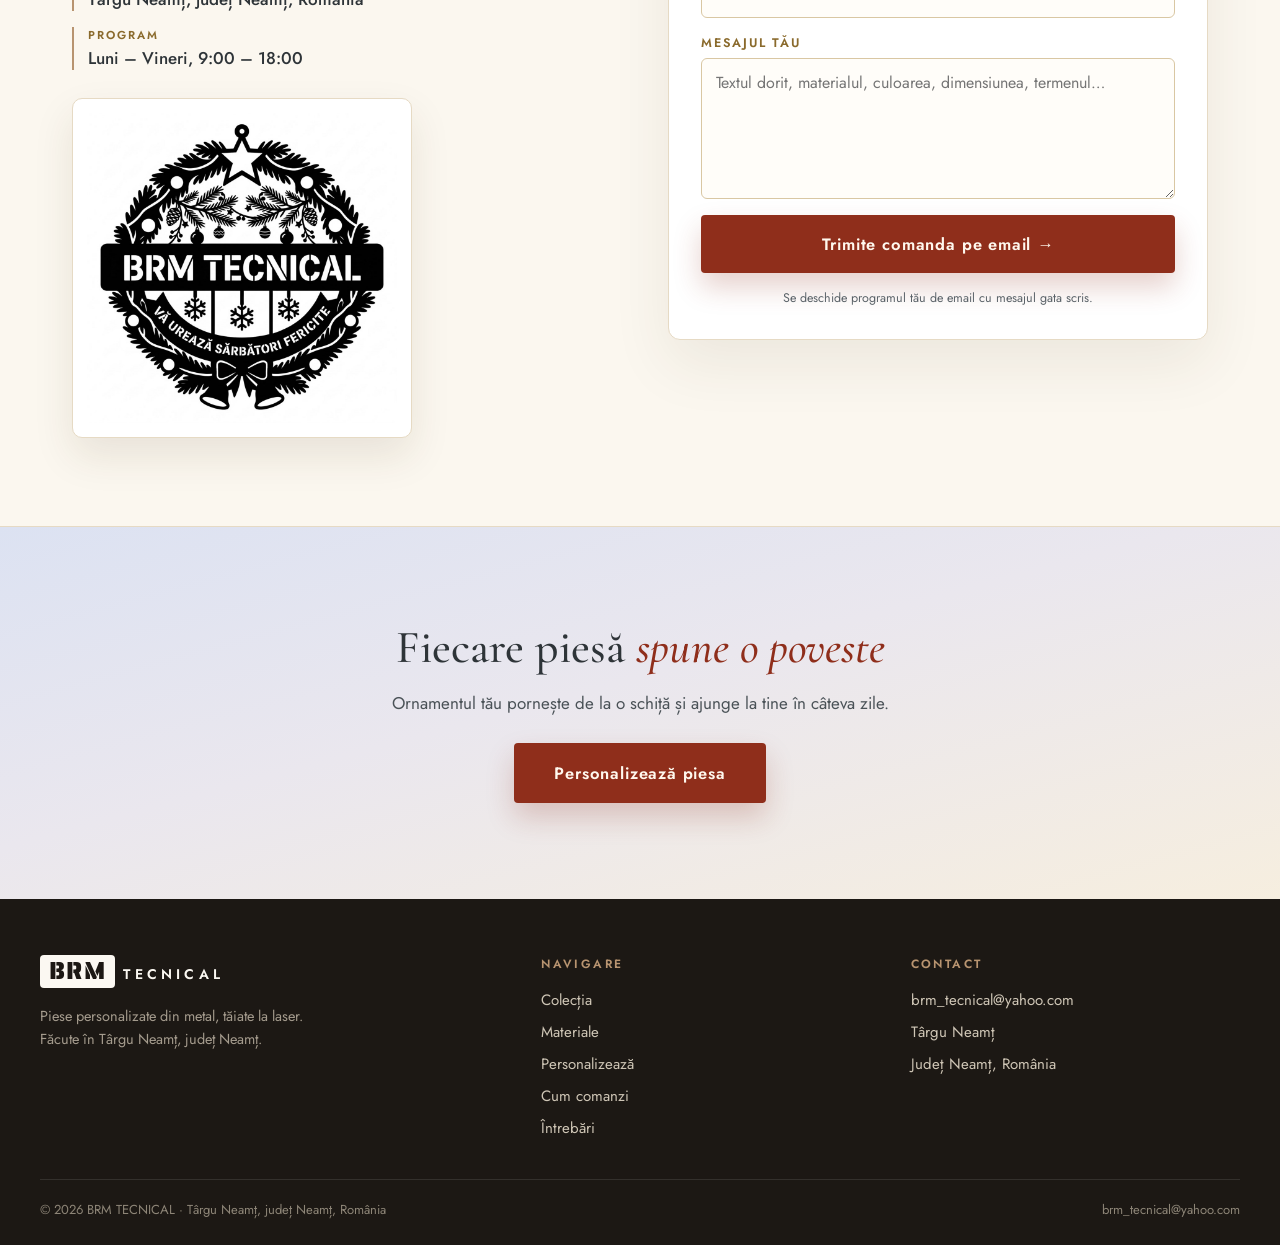
==== commit 9c2bc211: "Add script tag for fisiere.js in index.html" ====
--- a/index.html
+++ b/index.html
@@ -255,7 +255,8 @@
   </div>
 </footer>
 
-<script src="data.js"></script>
+   <script>document.write('<script src="data.js?v='+Date.now()+'"><\/script>');</script>
 <script src="js/main.js"></script>
+  <script src="js/fisiere.js"></script>
 </body>
 </html>
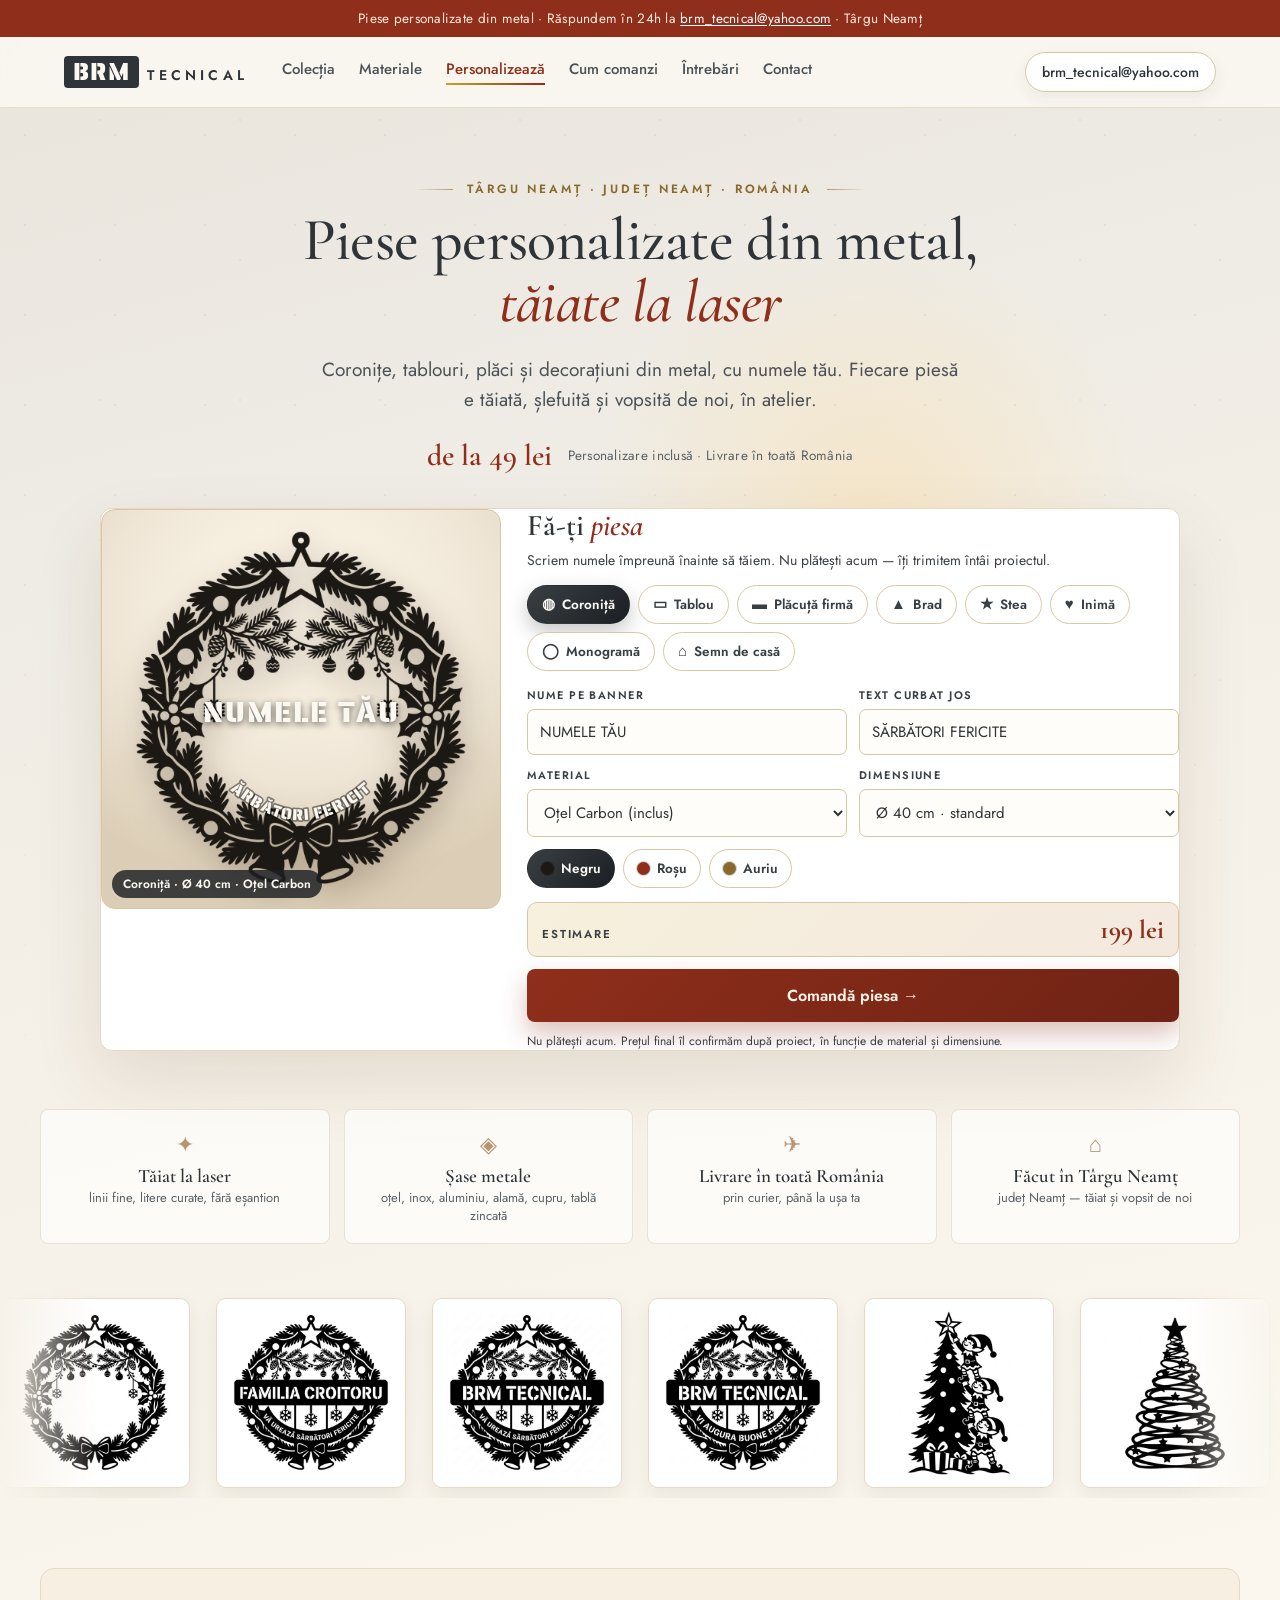
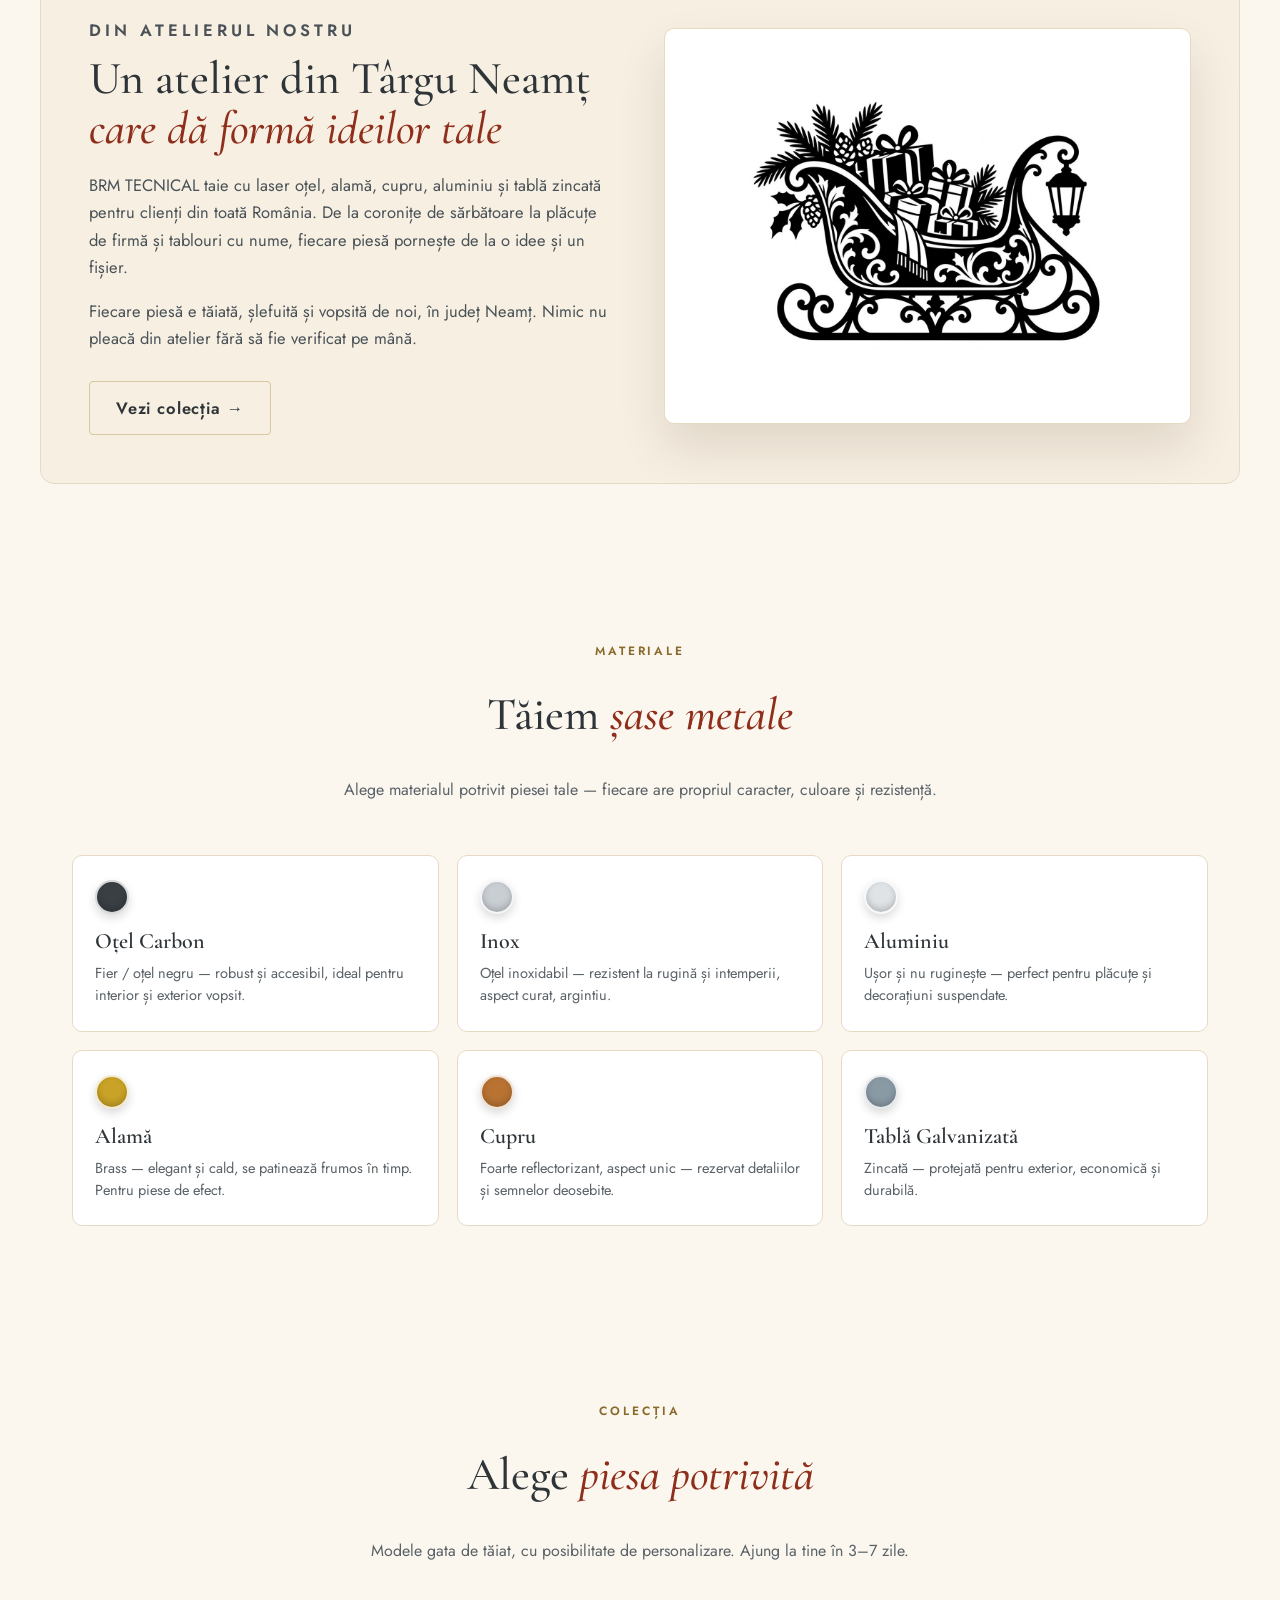
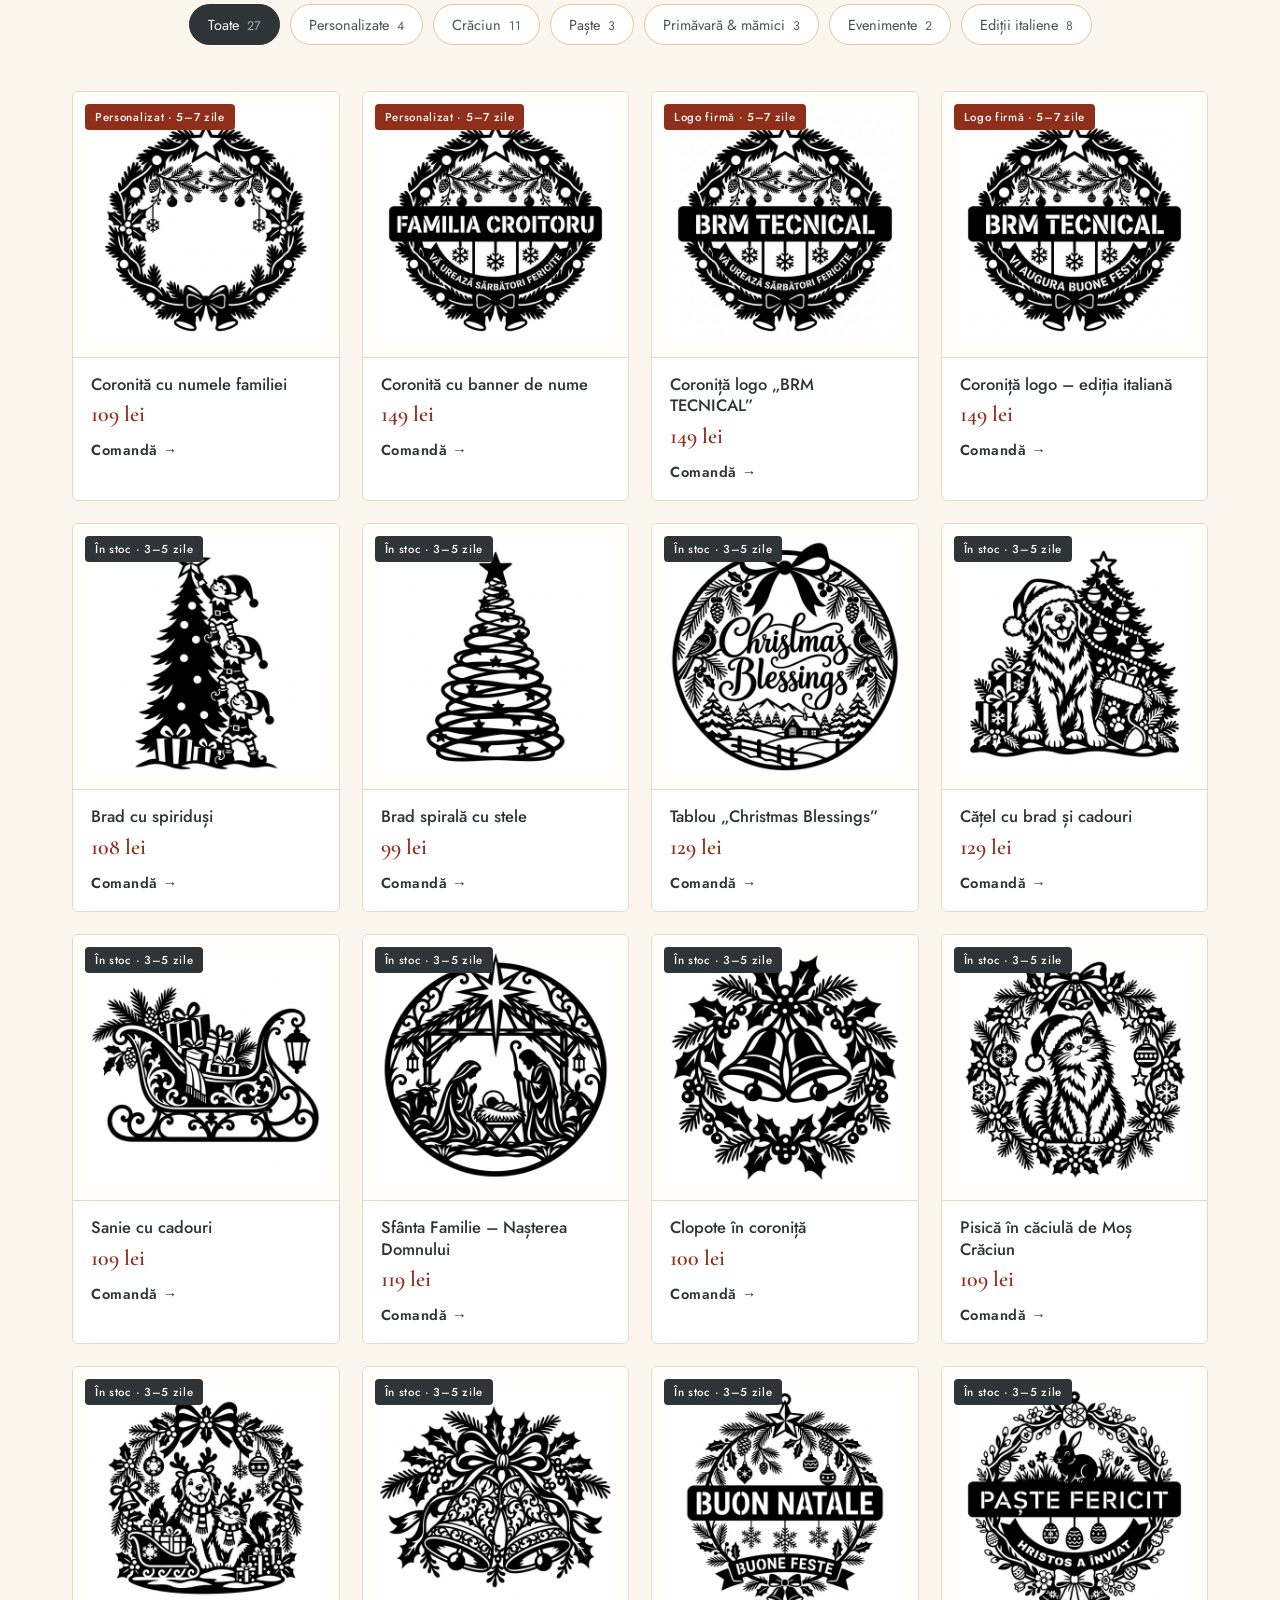
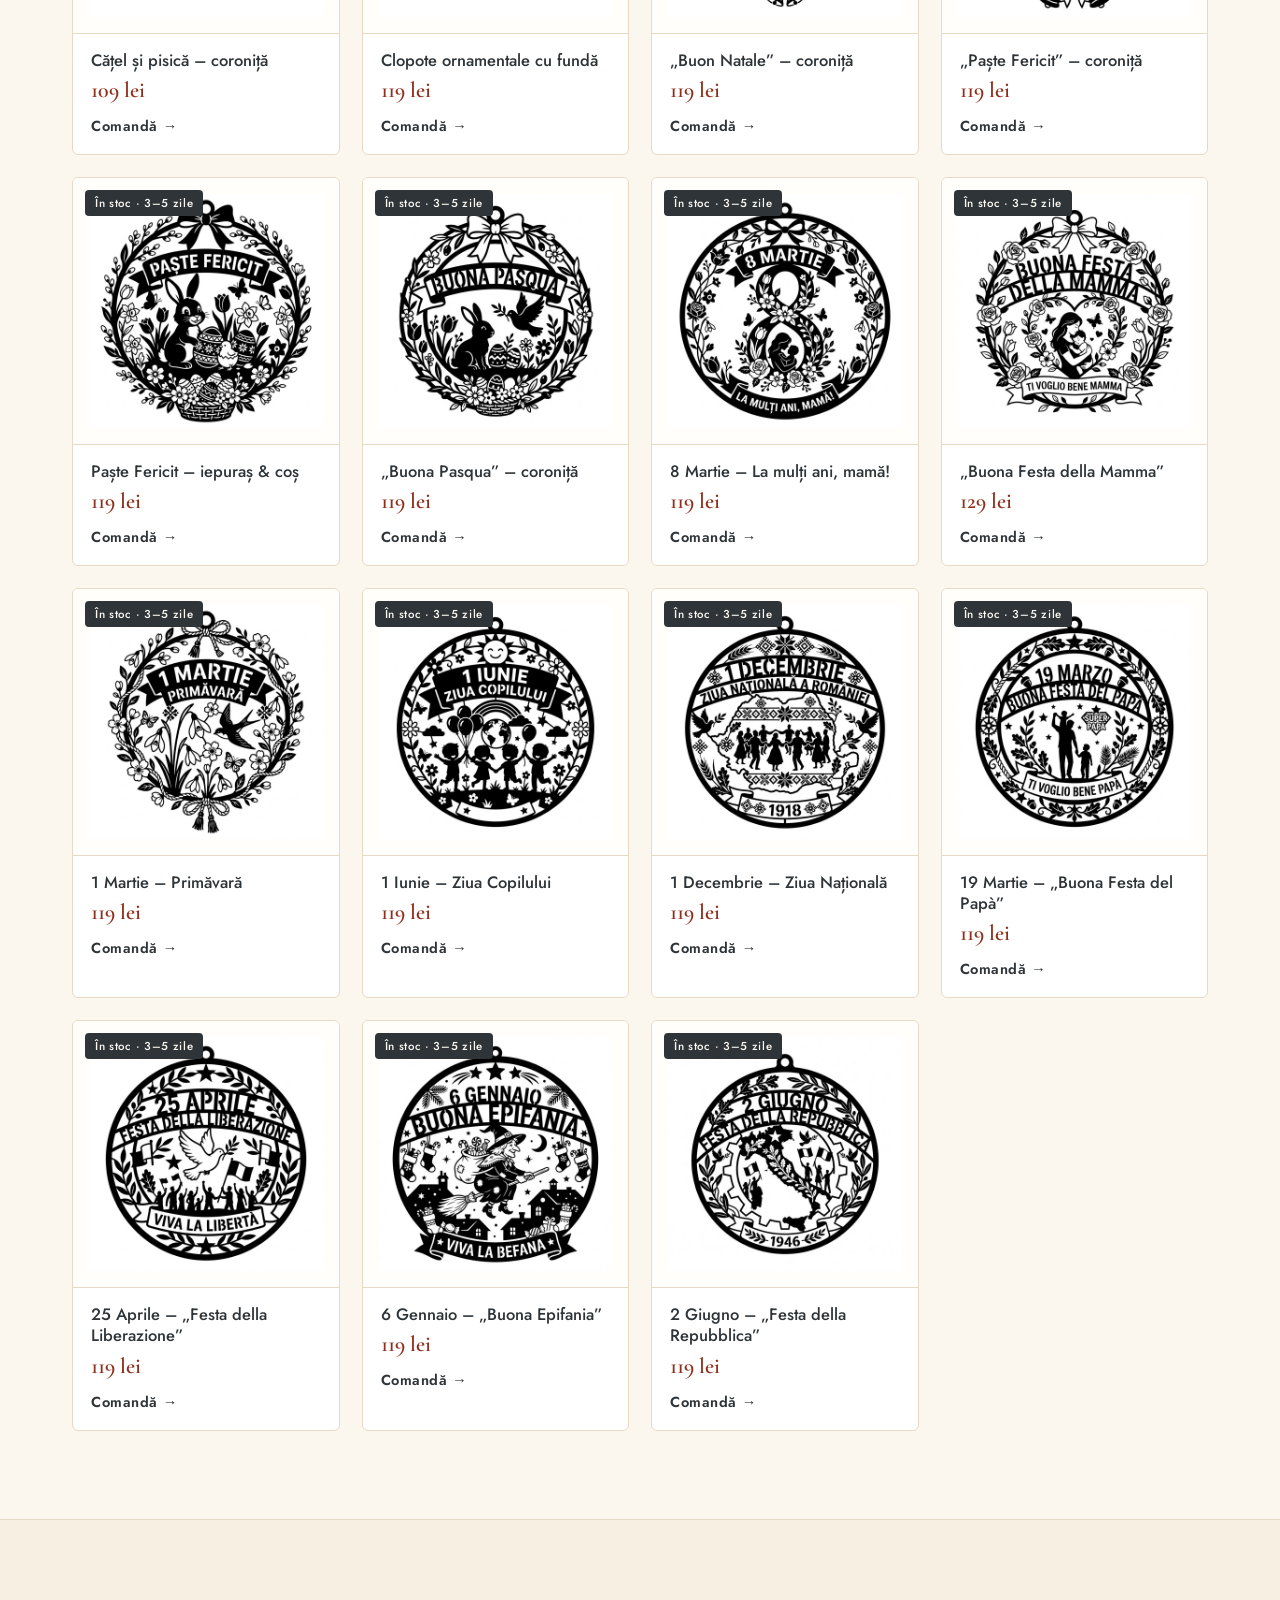
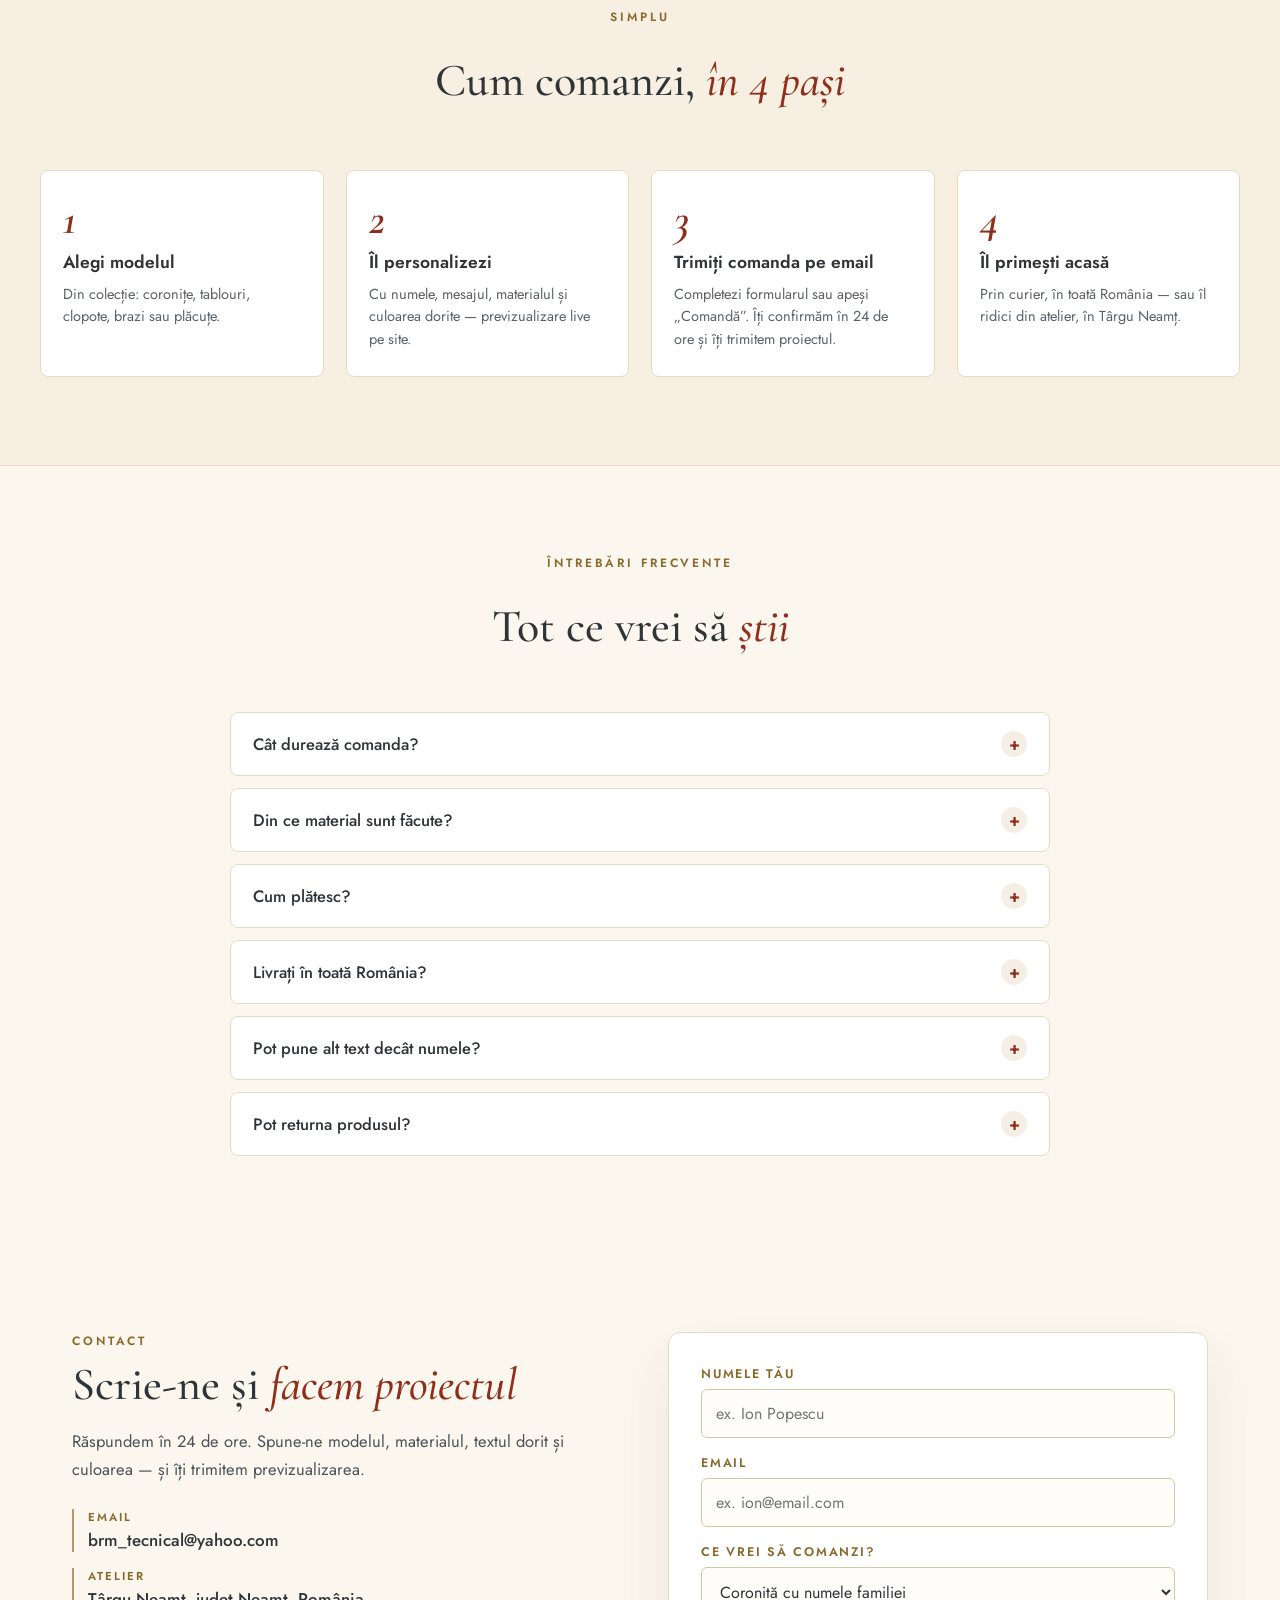
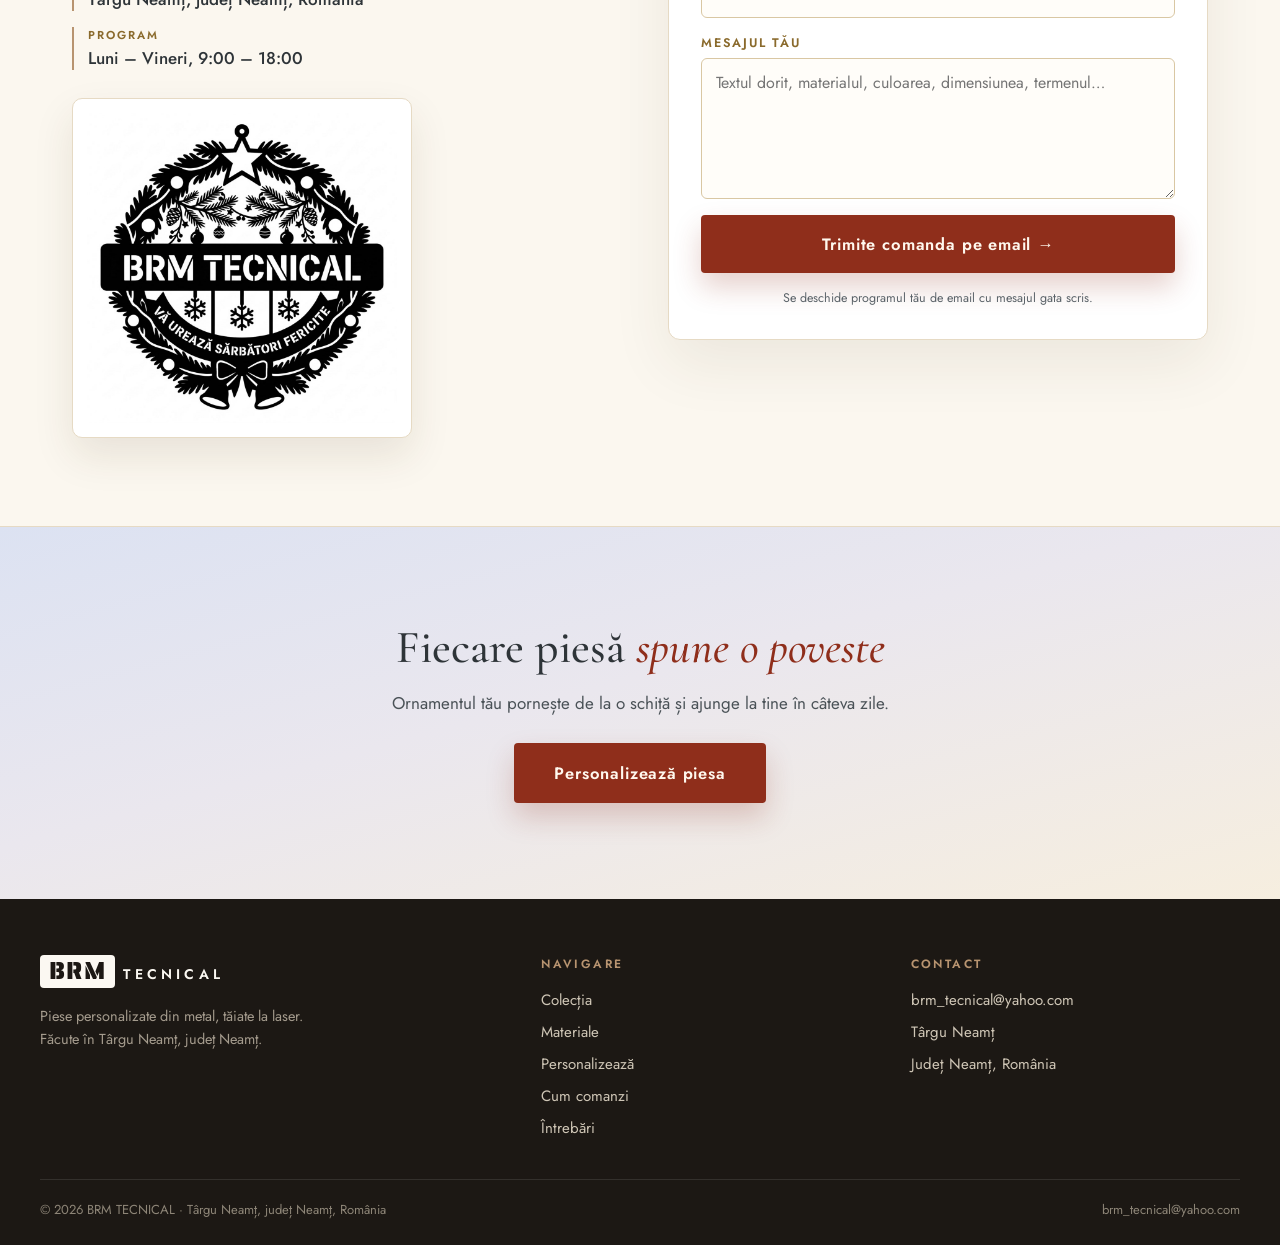
==== commit 2aca7481: "Update index.html" ====
--- a/index.html
+++ b/index.html
@@ -258,5 +258,6 @@
    <script>document.write('<script src="data.js?v='+Date.now()+'"><\/script>');</script>
 <script src="js/main.js"></script>
   <script src="js/fisiere.js"></script>
+  <script src="js/fix-text.js"></script>
 </body>
 </html>
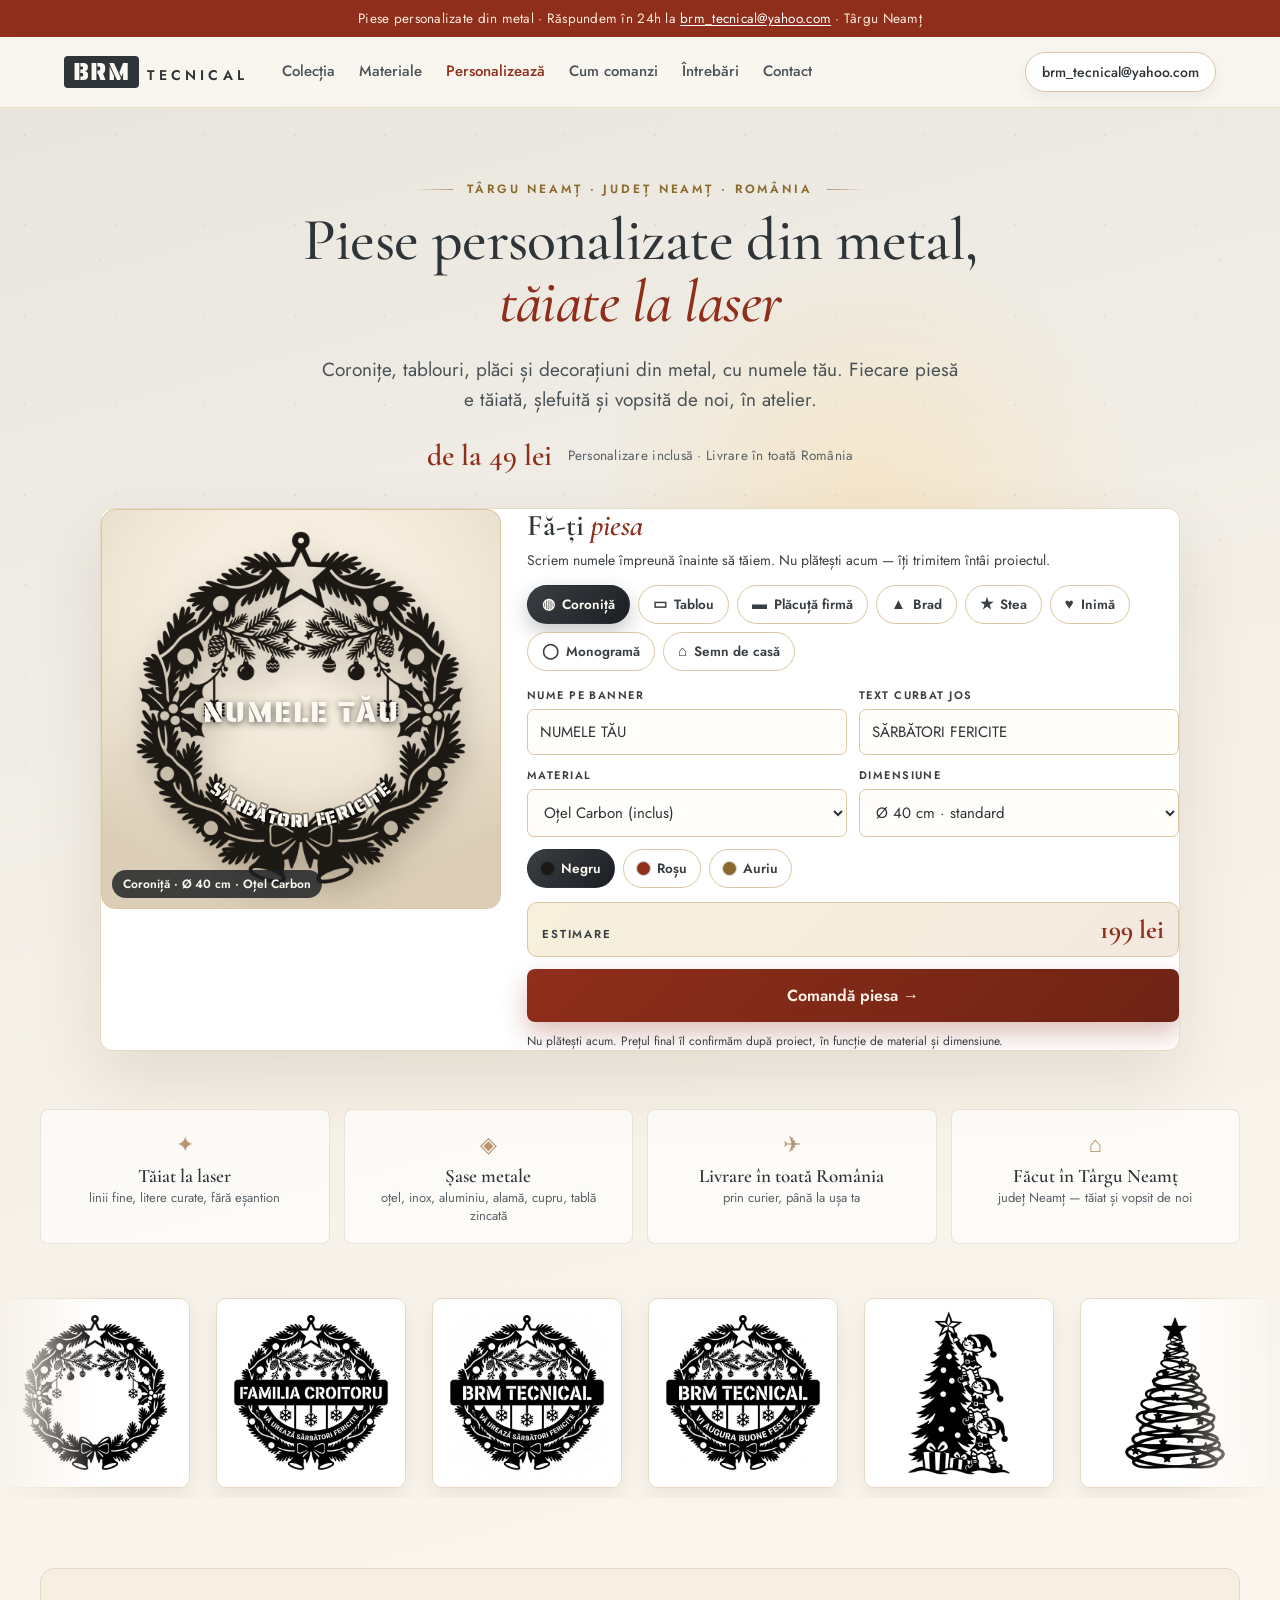
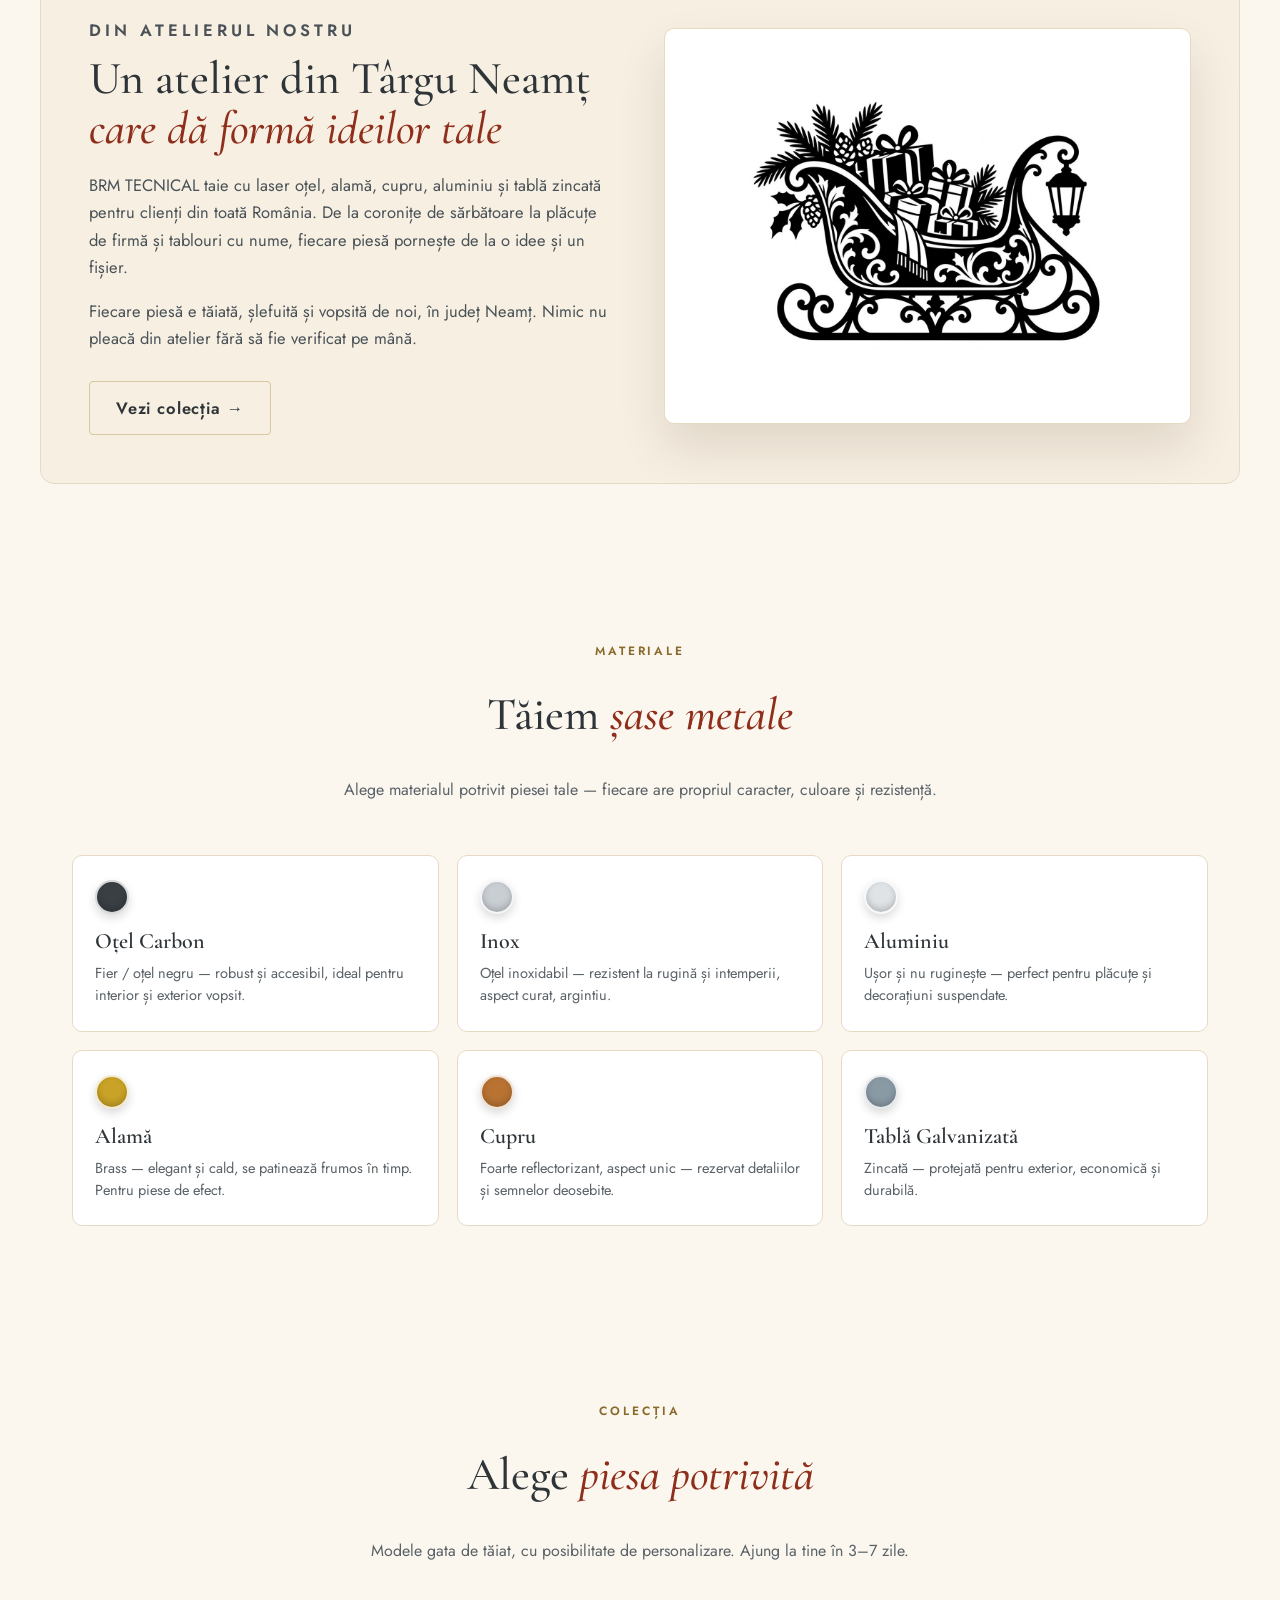
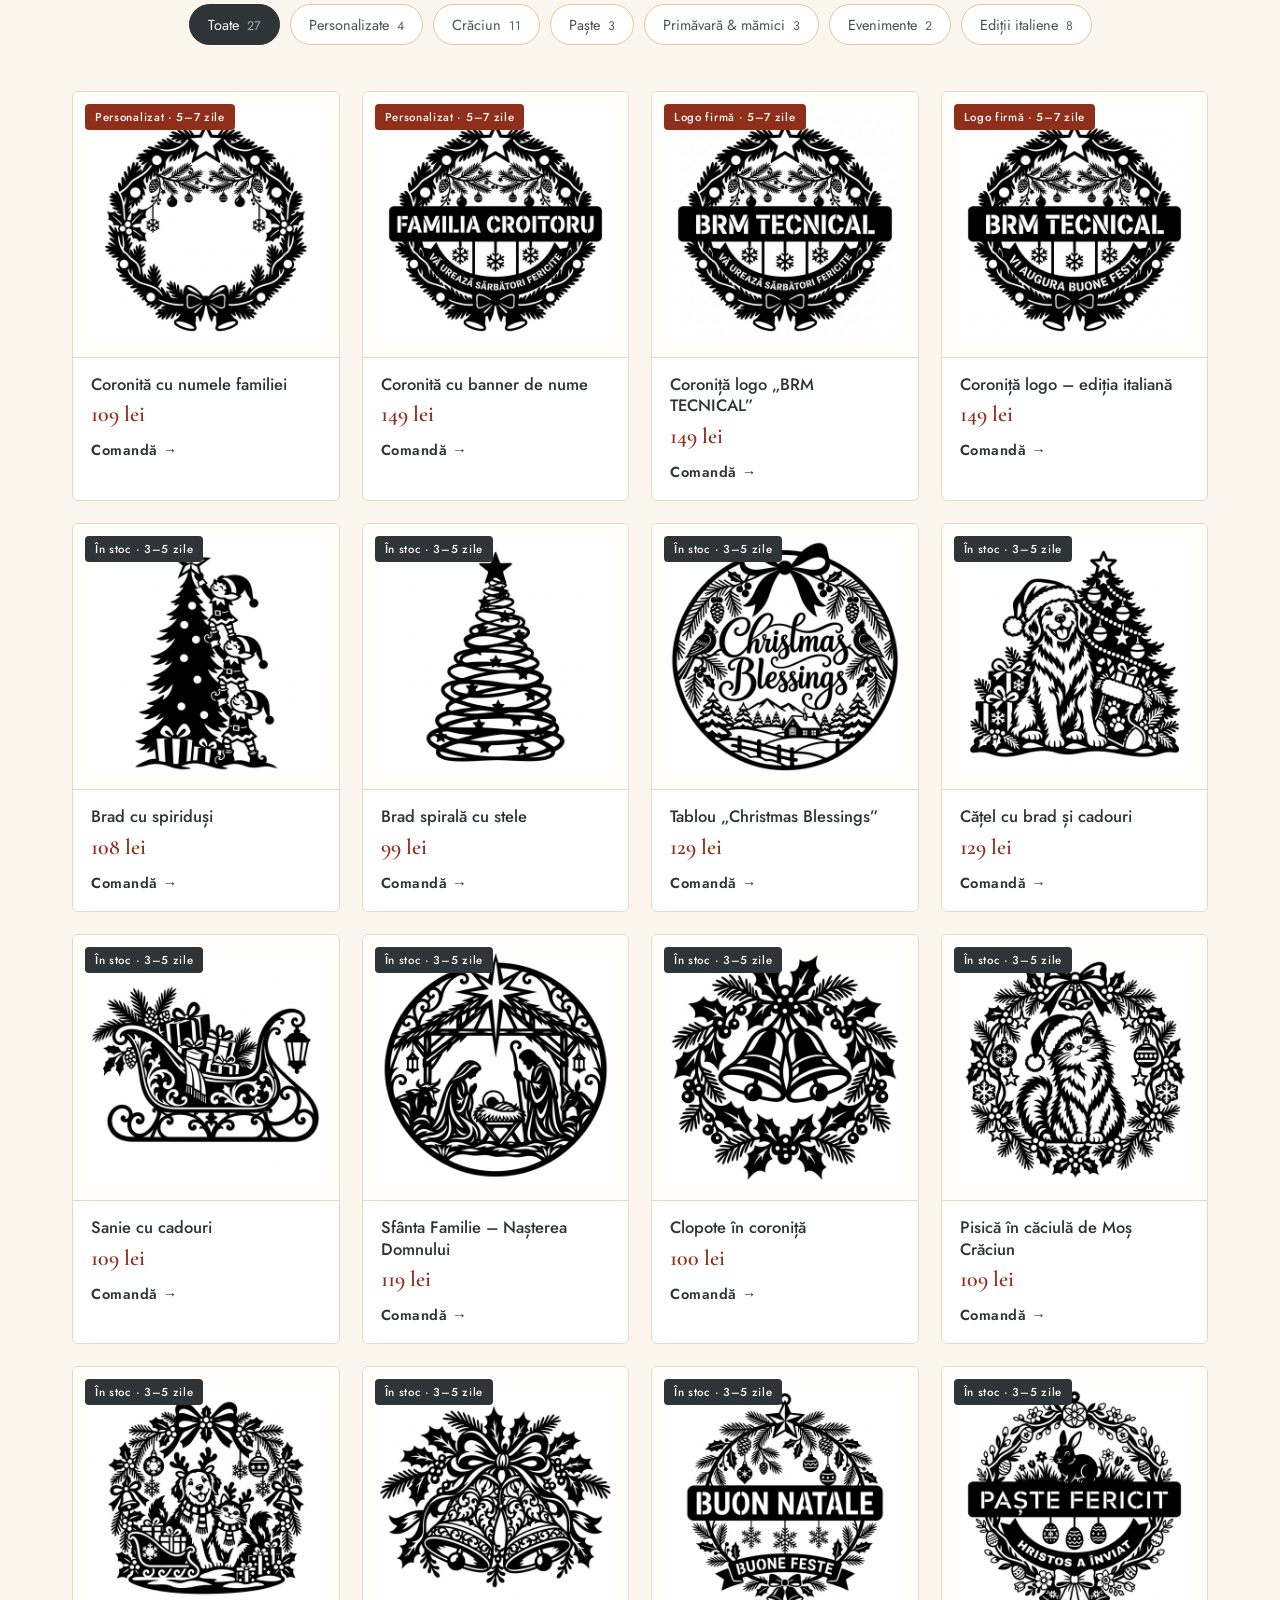
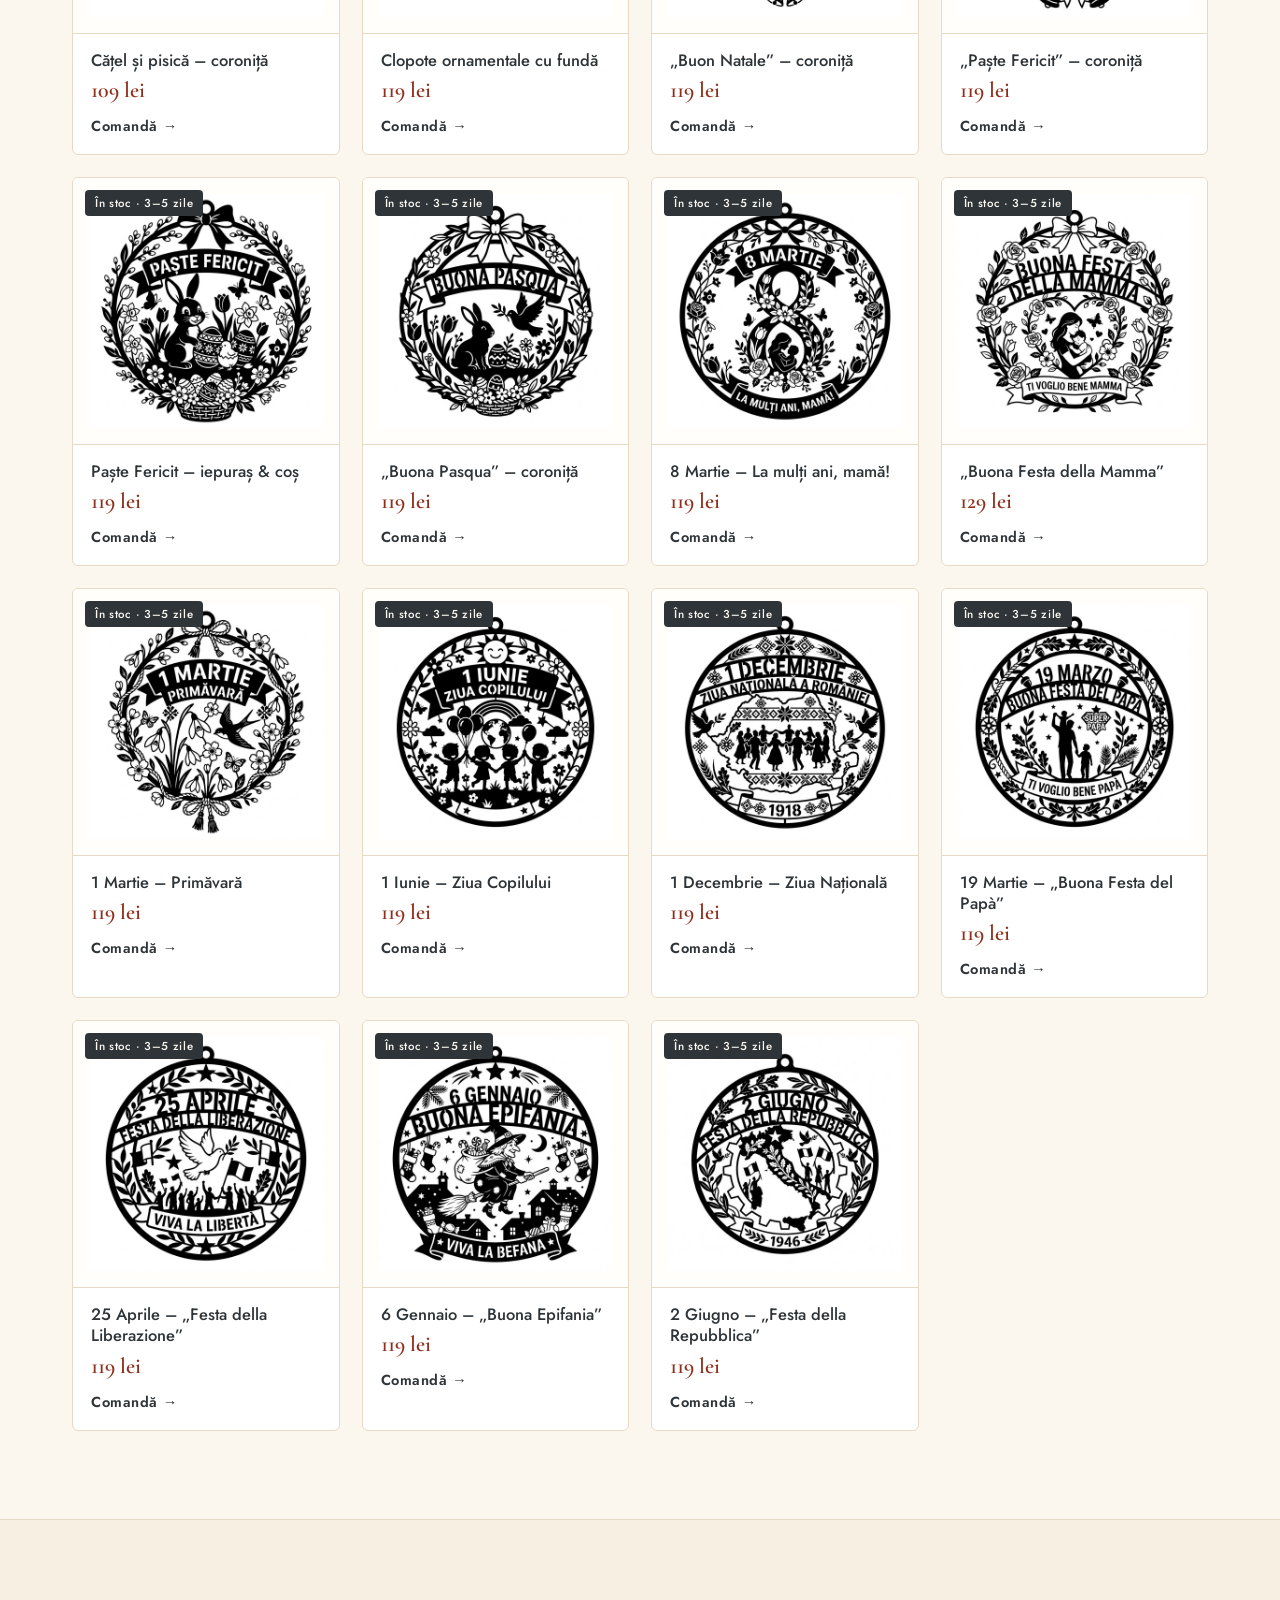
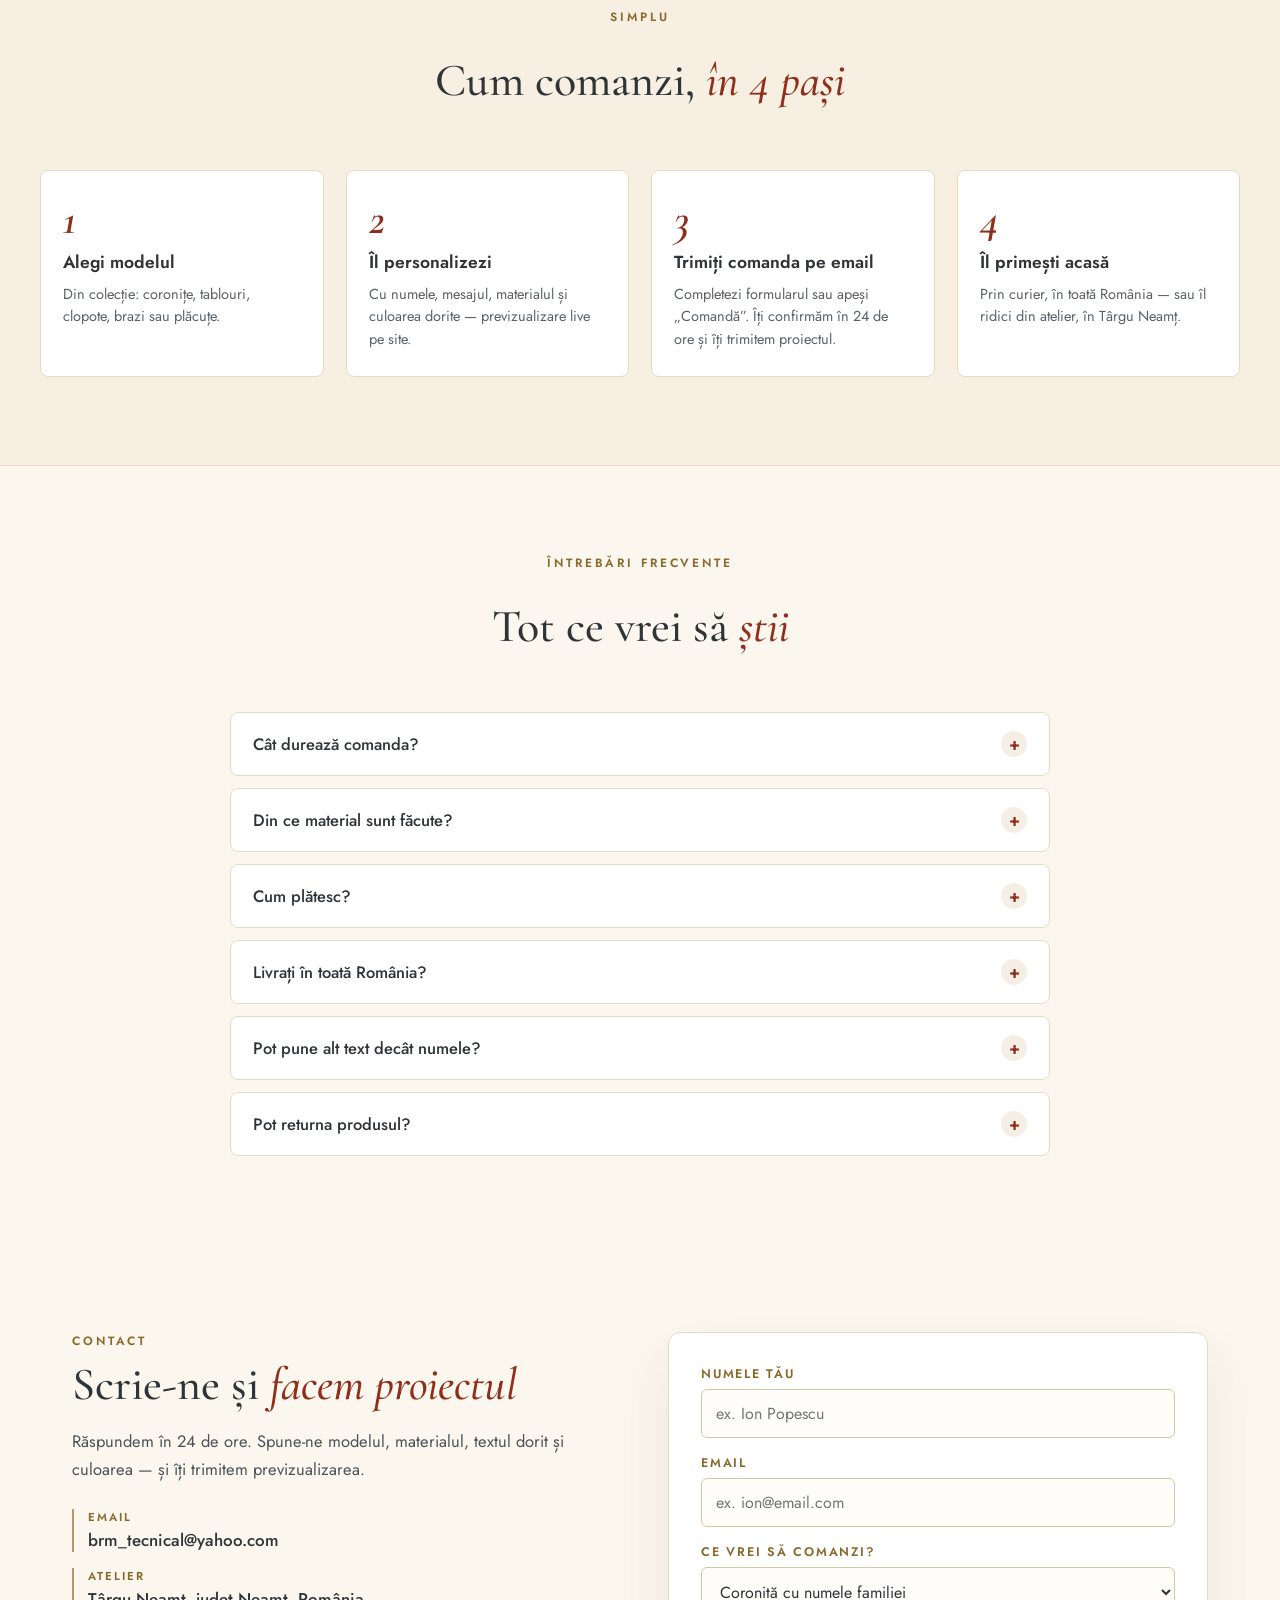
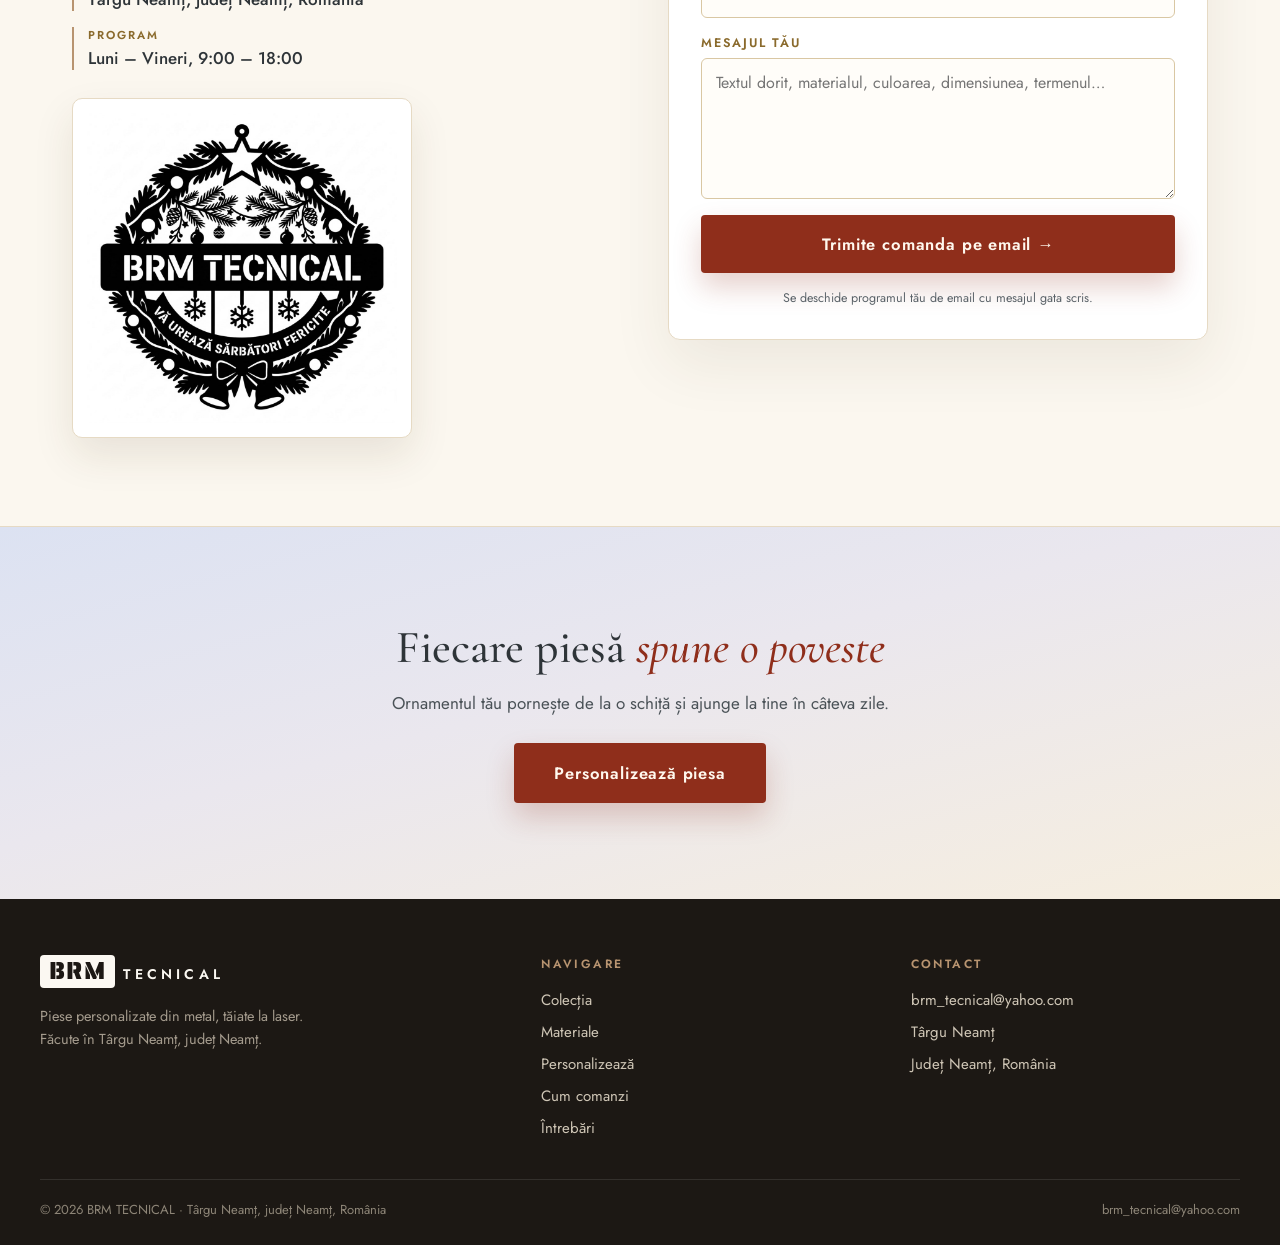
==== commit b2616a29: "Update index.html" ====
--- a/index.html
+++ b/index.html
@@ -257,7 +257,5 @@
 
    <script>document.write('<script src="data.js?v='+Date.now()+'"><\/script>');</script>
 <script src="js/main.js"></script>
-  <script src="js/fisiere.js"></script>
-  <script src="js/fix-text.js"></script>
 </body>
 </html>
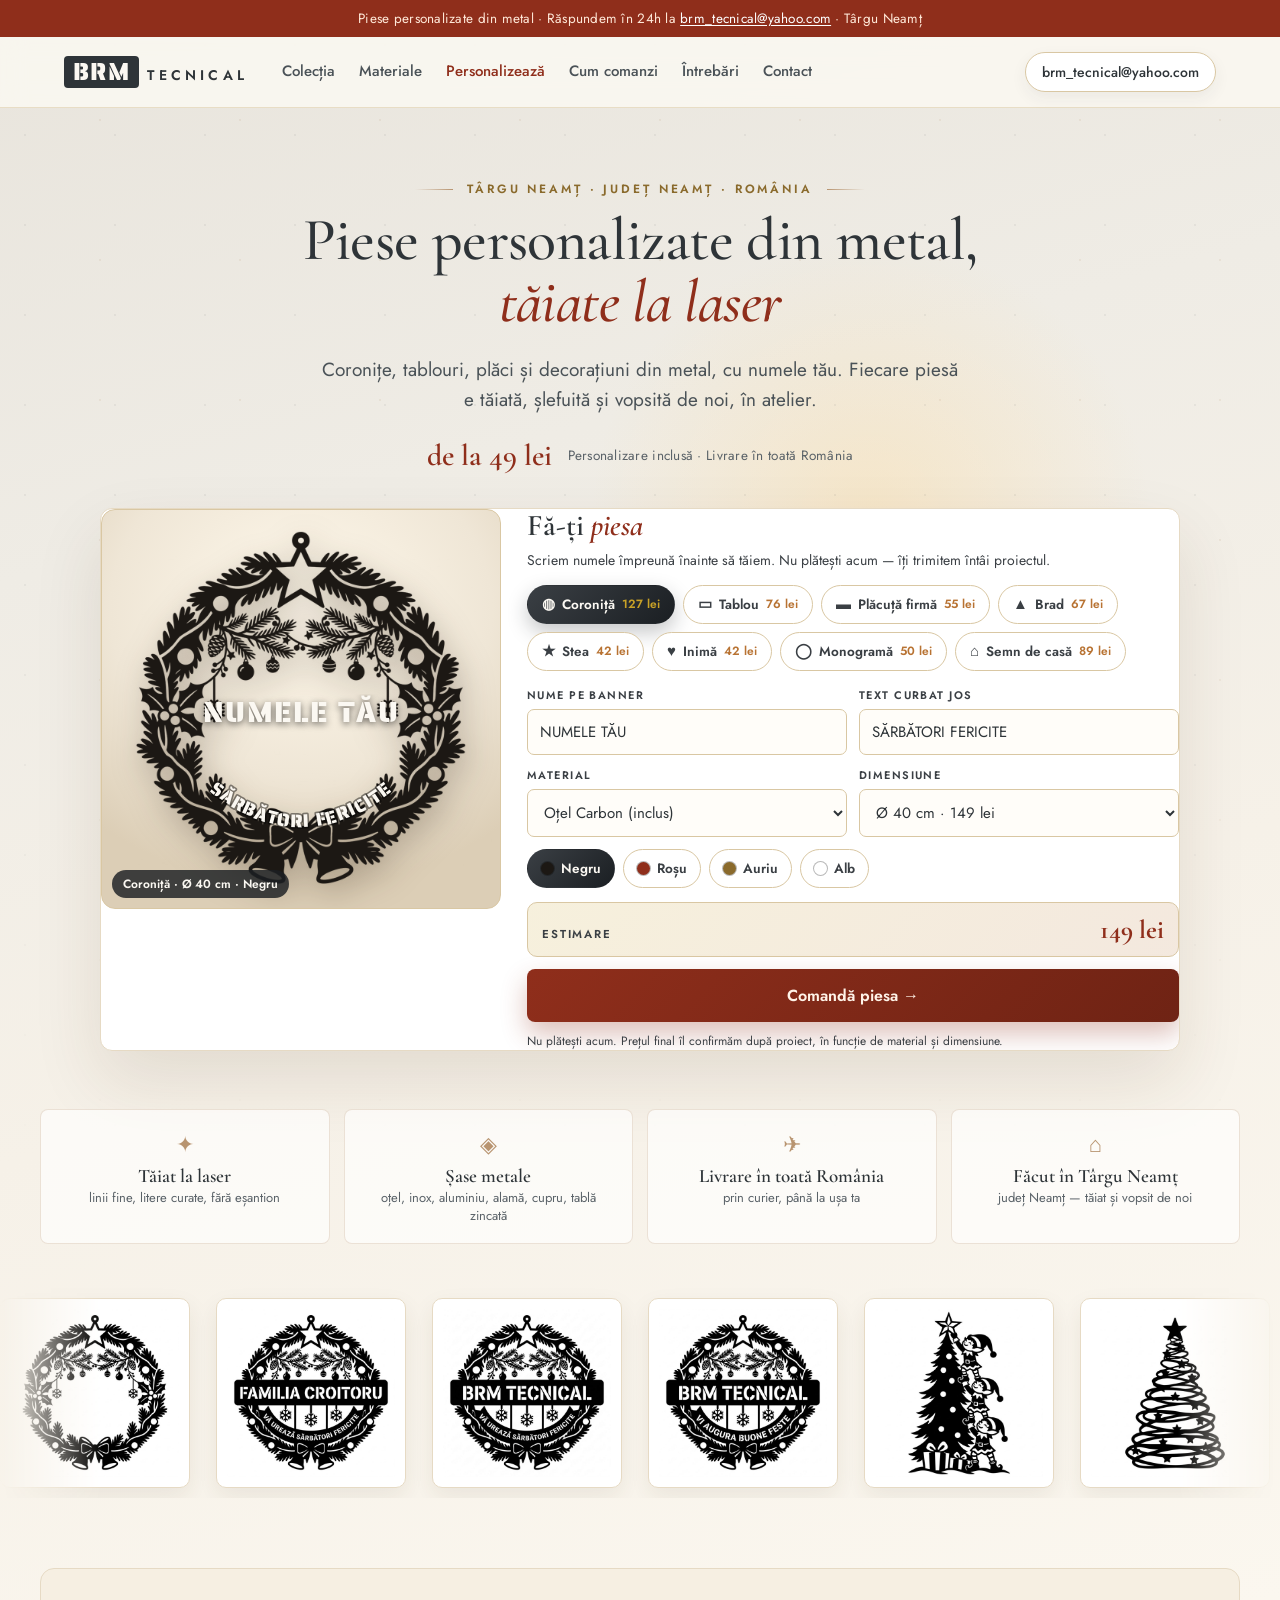
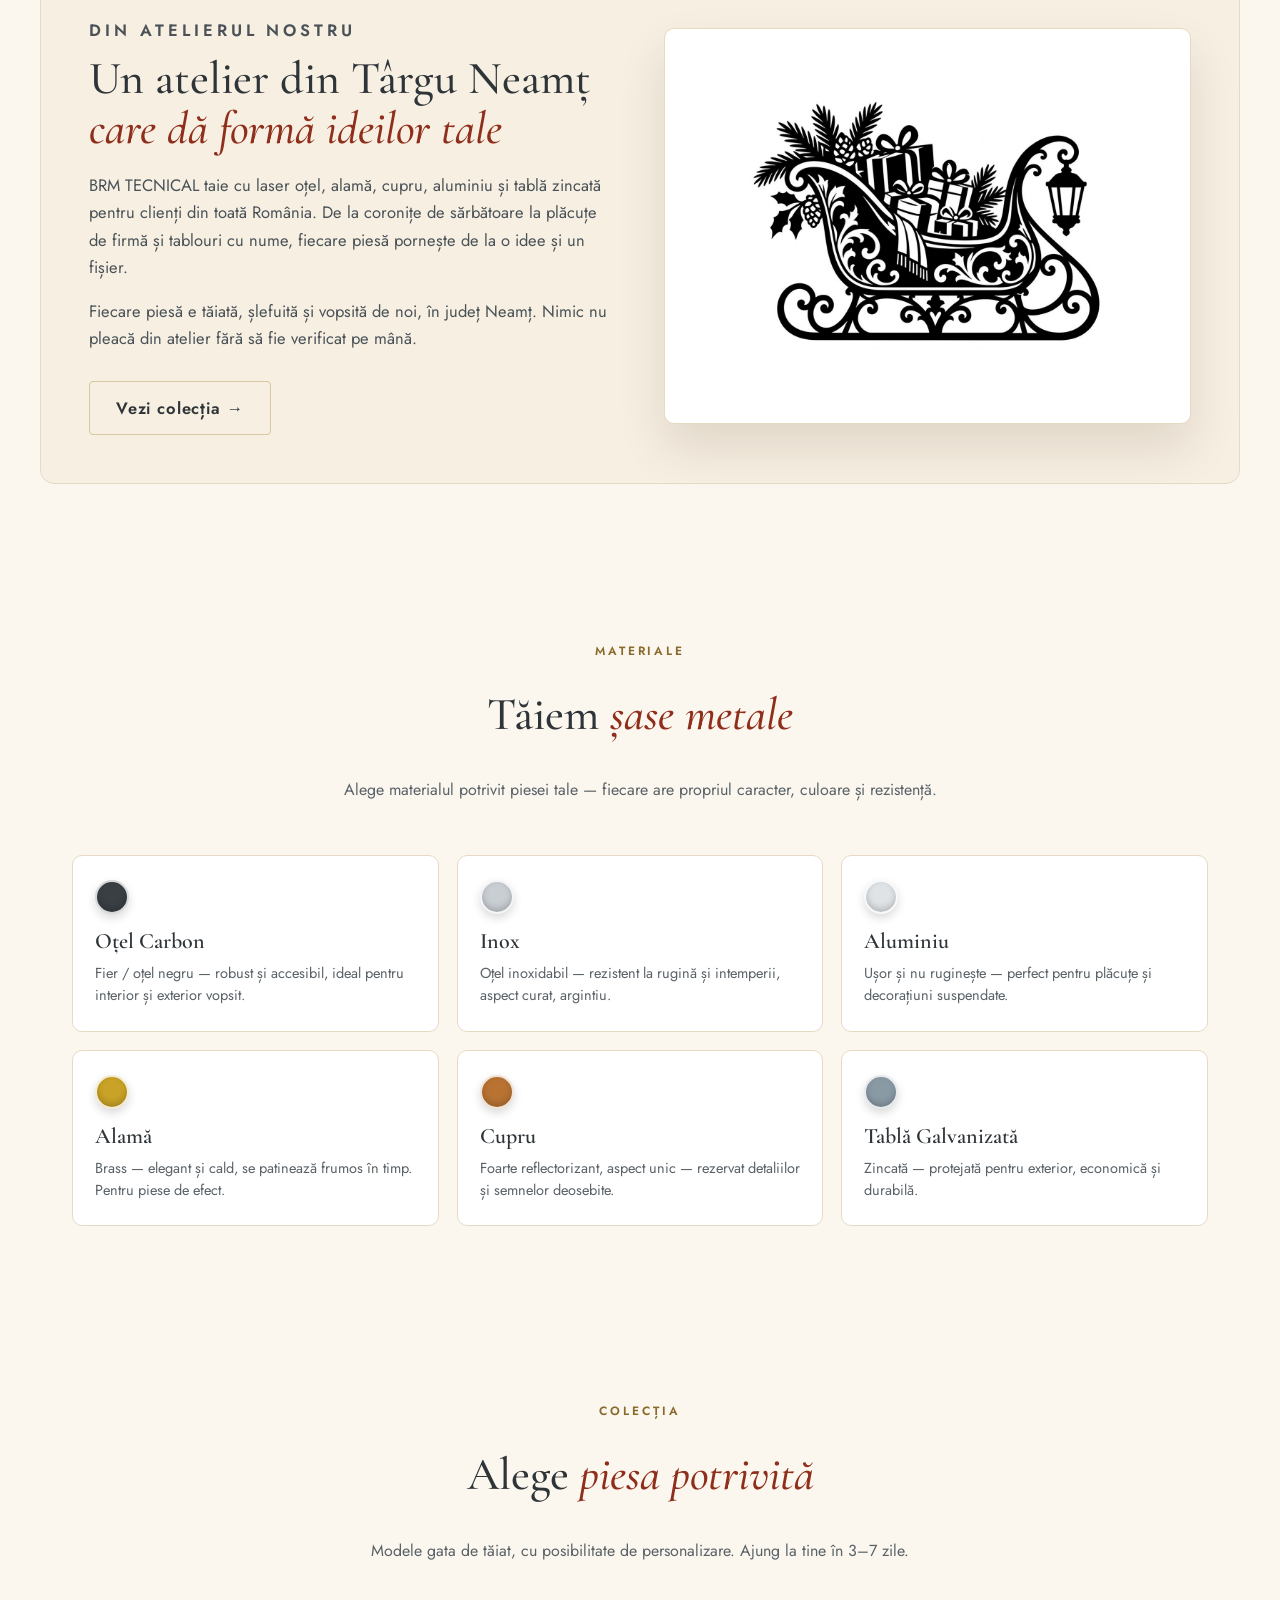
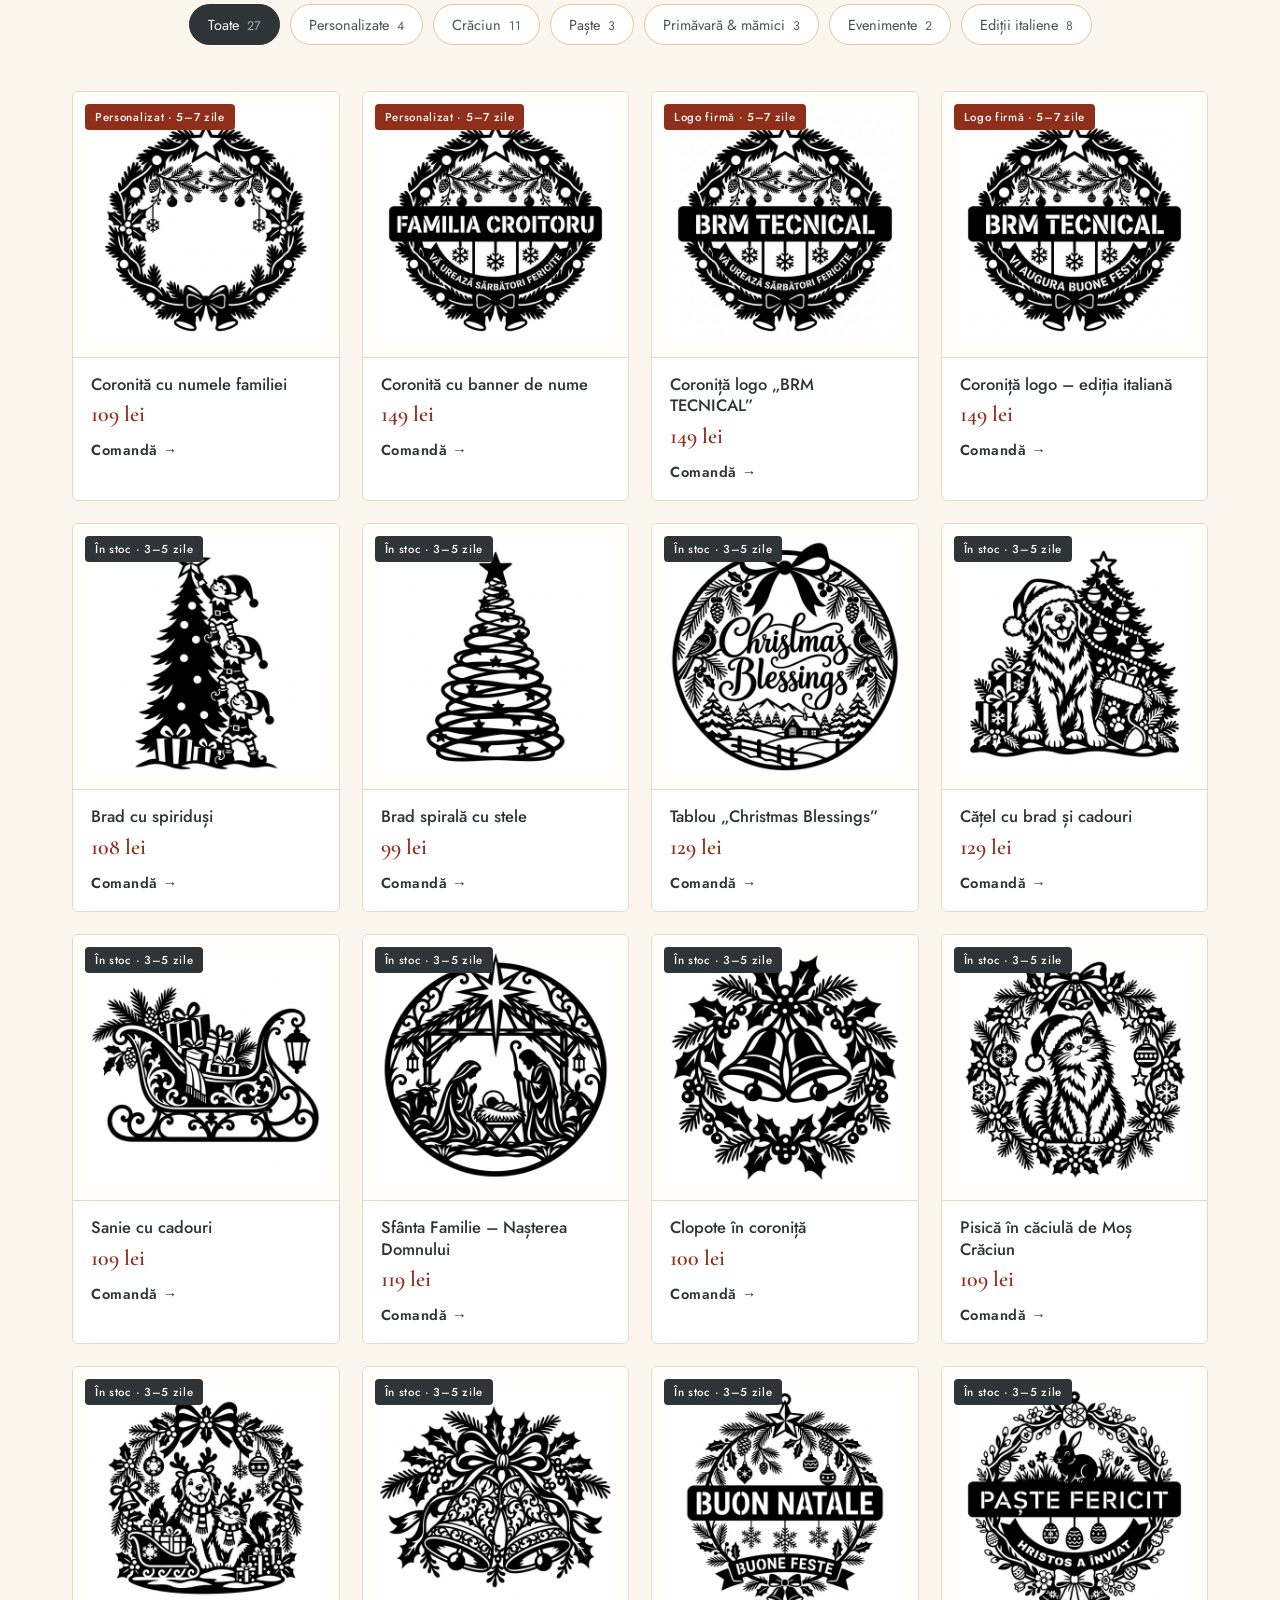
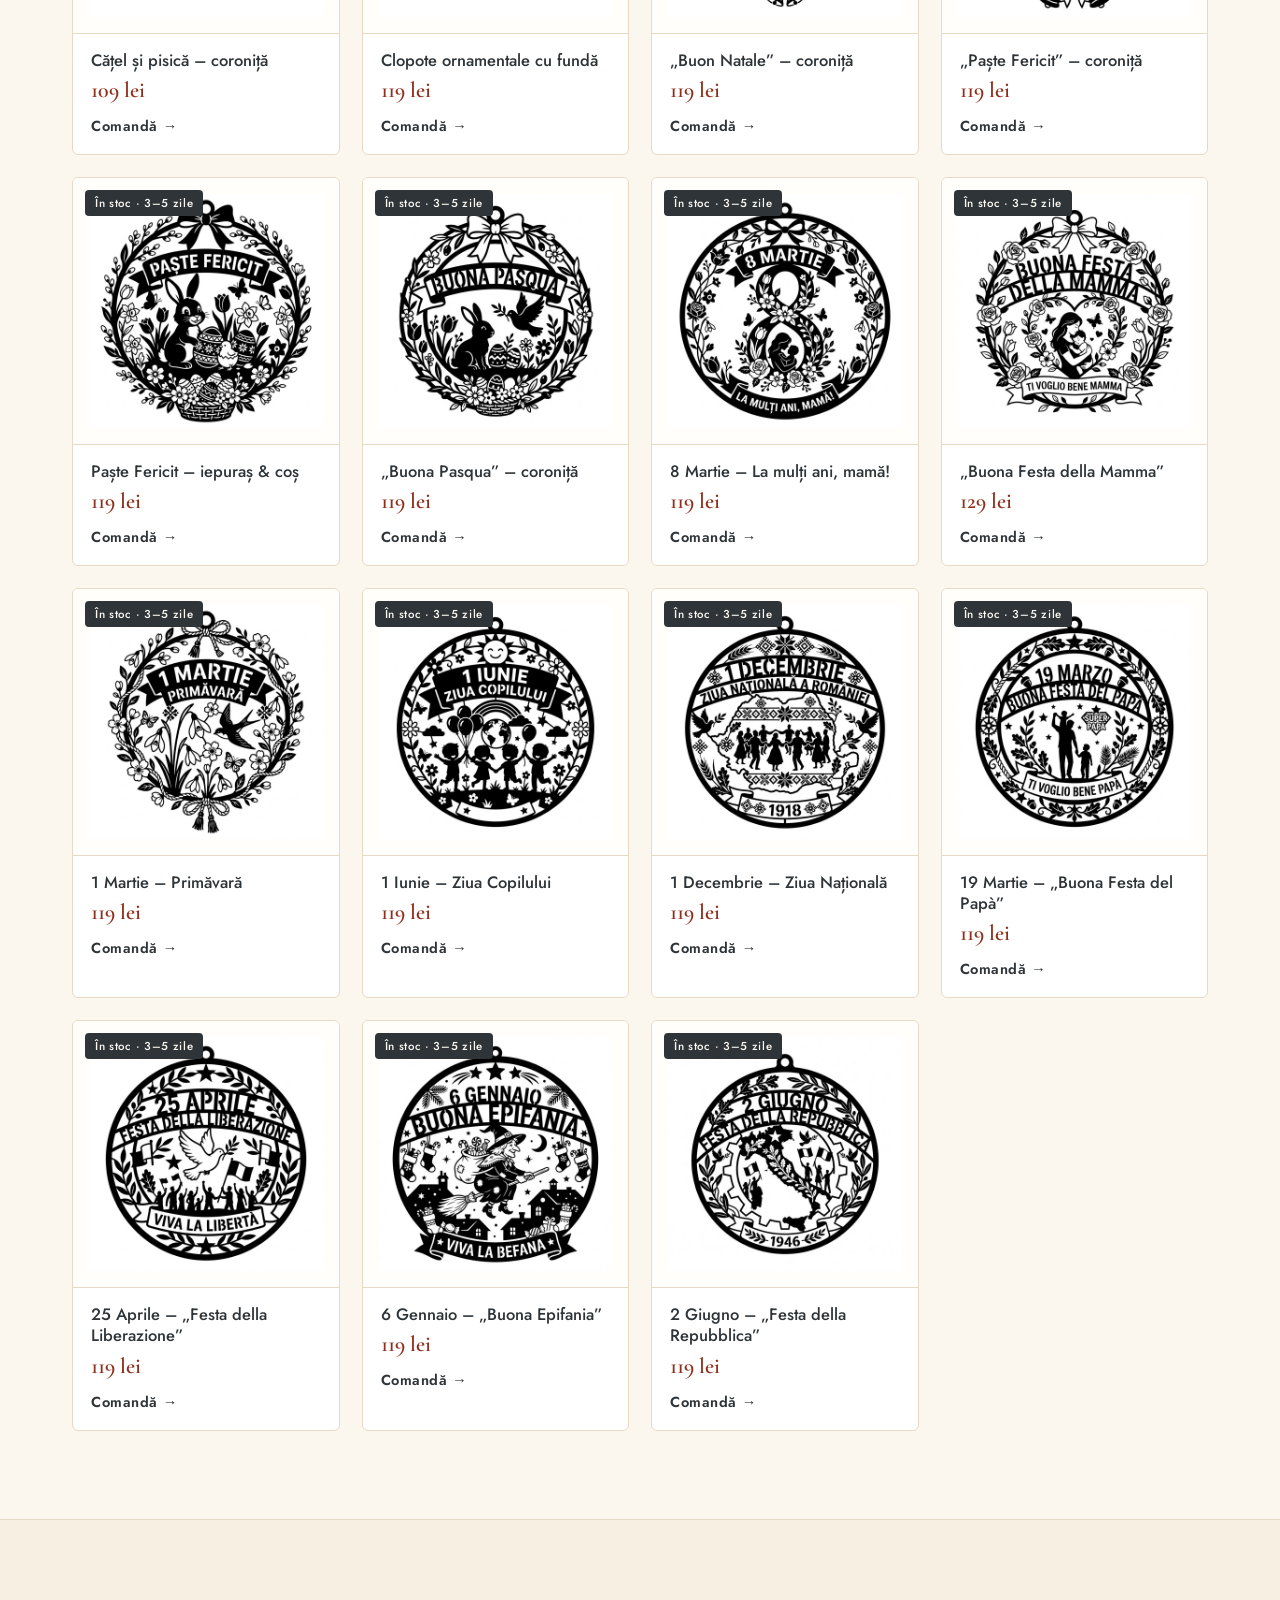
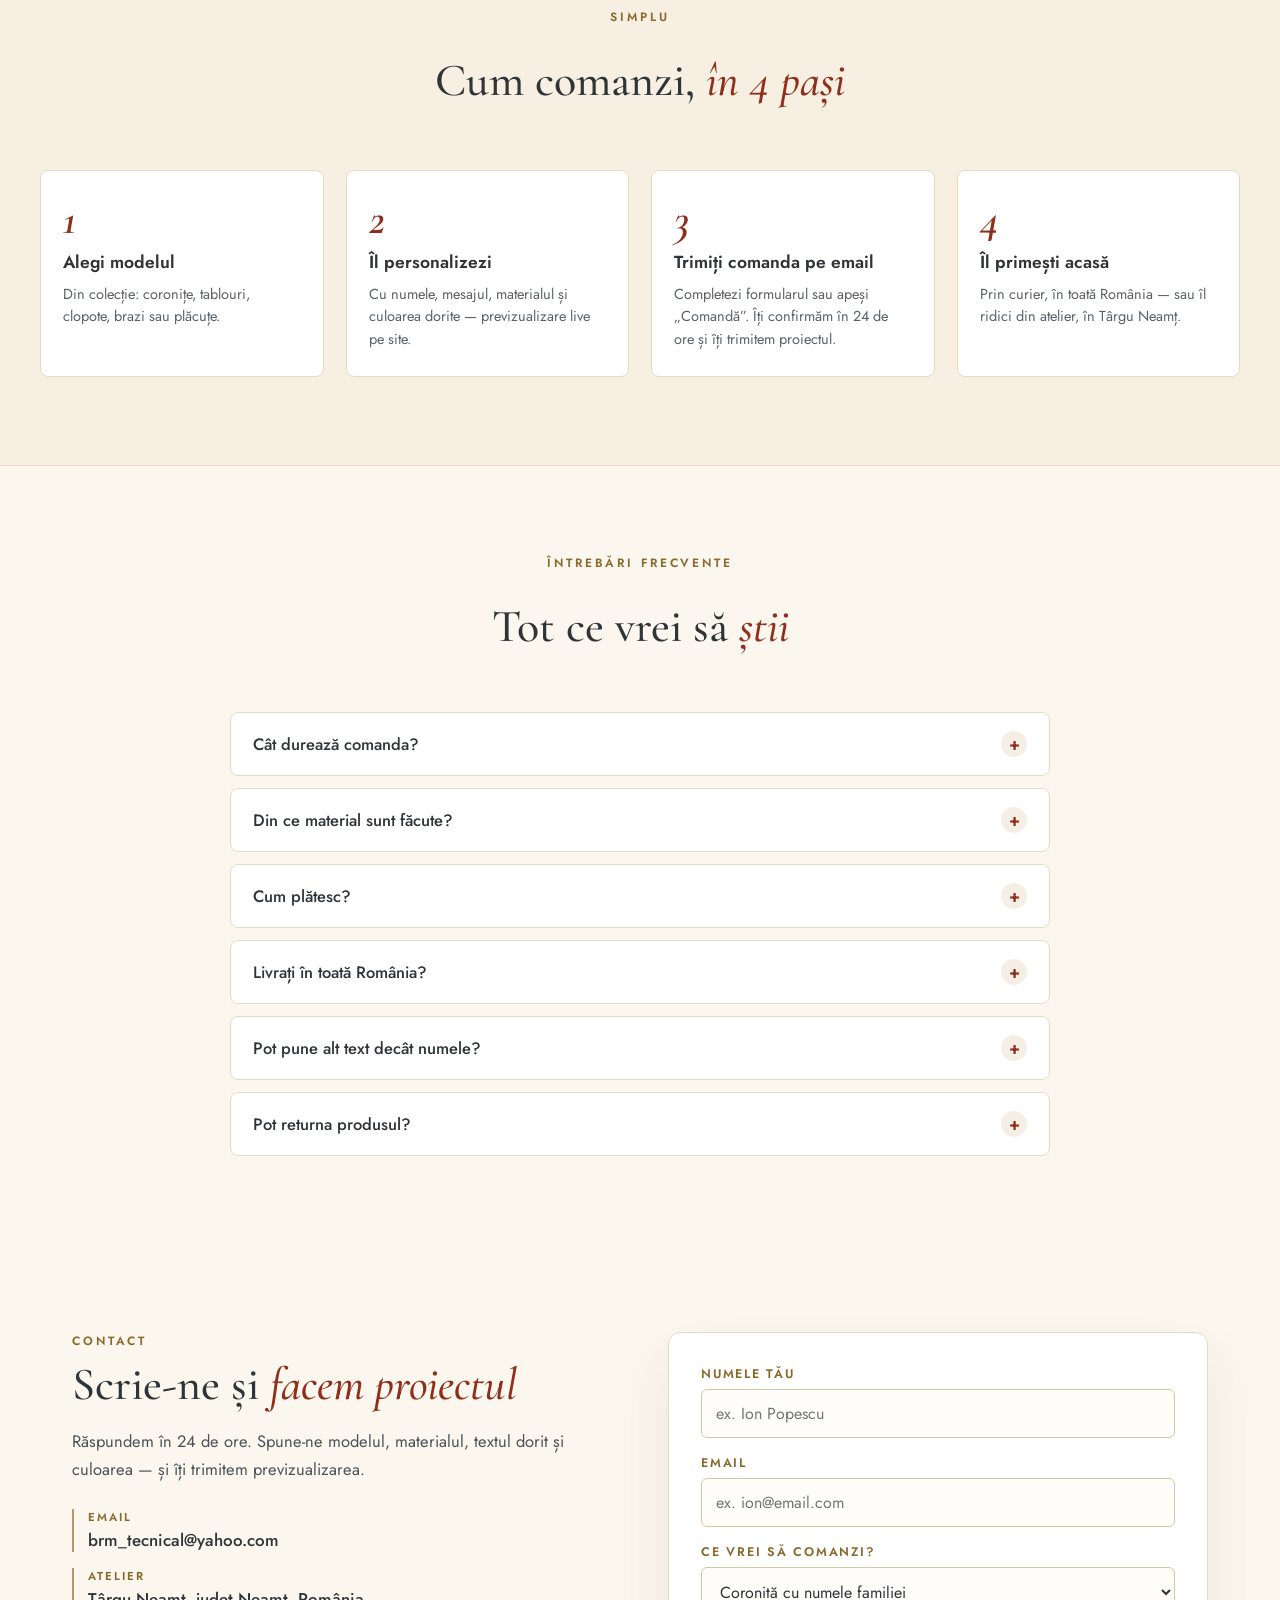
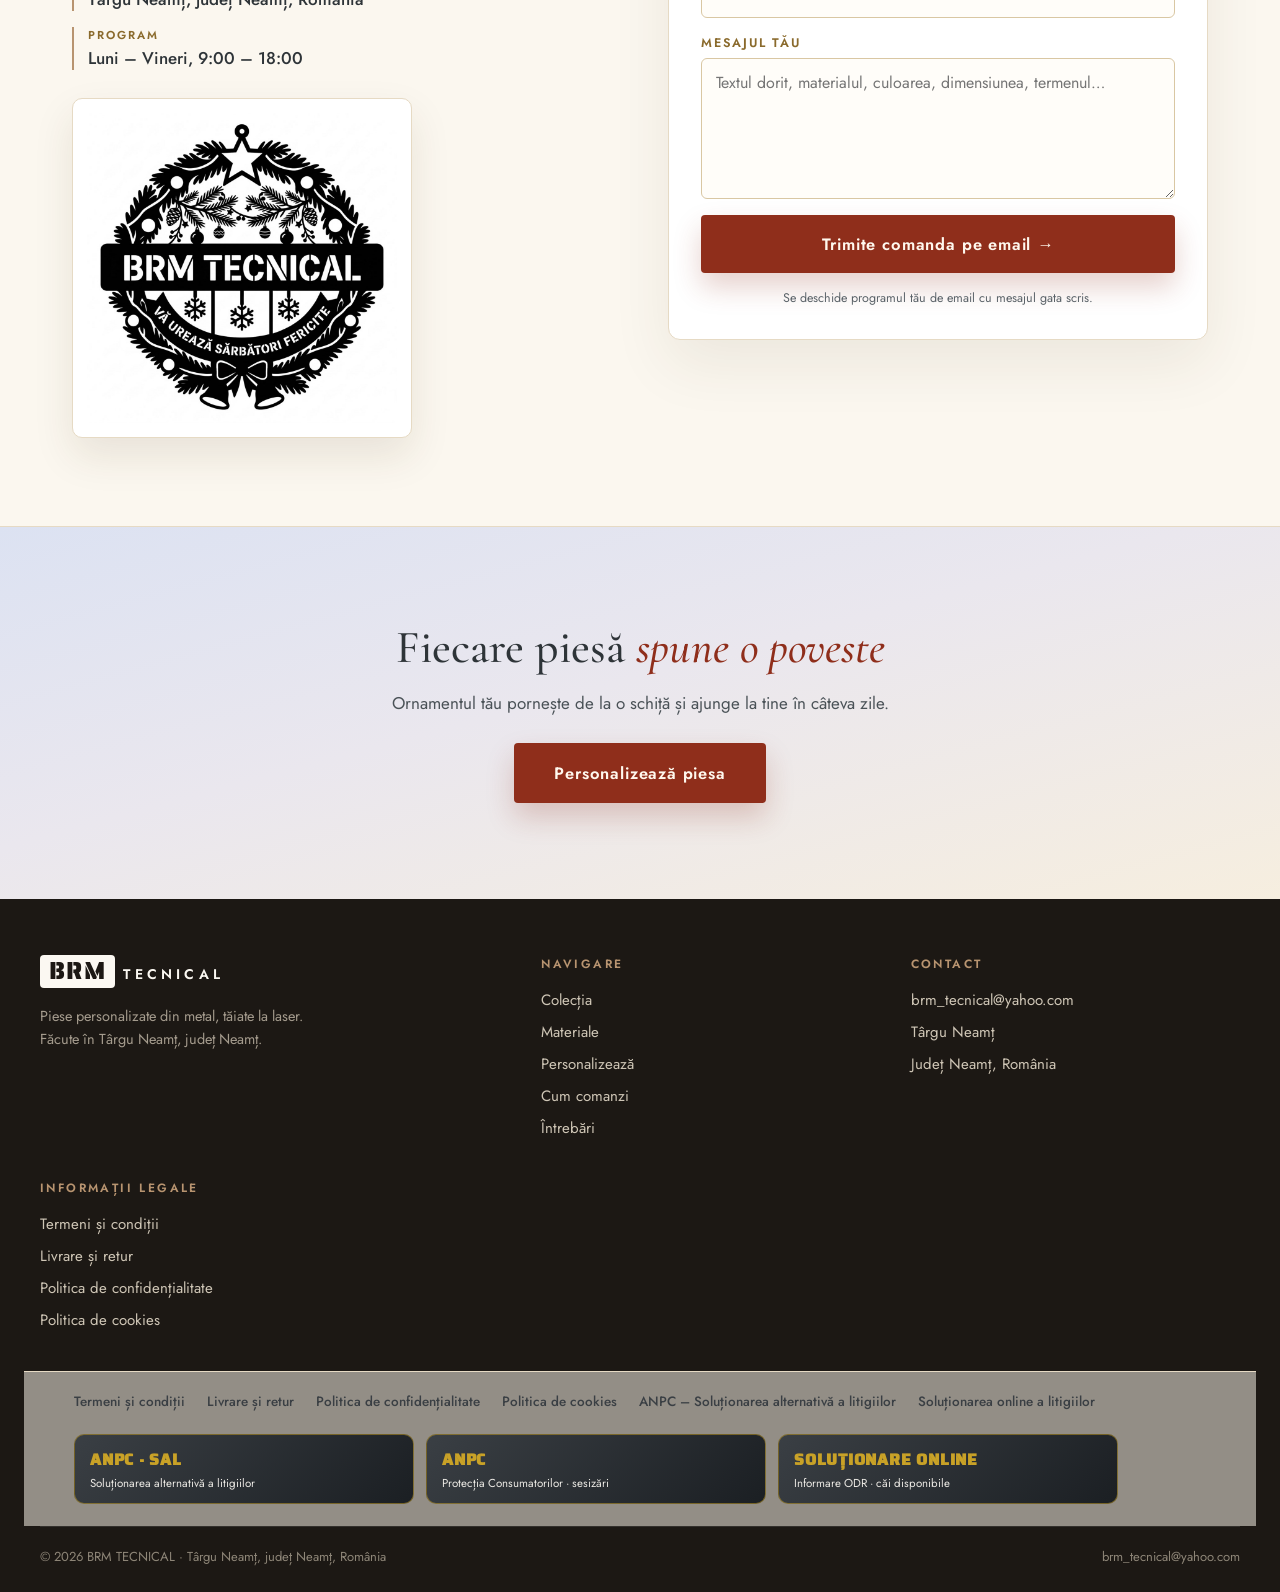
==== commit 80f4e182: "Update index.html" ====
--- a/index.html
+++ b/index.html
@@ -14,6 +14,43 @@
 <link rel="preconnect" href="https://fonts.gstatic.com" crossorigin>
 <link href="https://fonts.googleapis.com/css2?family=Cormorant+Garamond:ital,wght@0,500;0,600;0,700;1,500;1,600&family=Jost:wght@400;500;600&family=Saira+Stencil+One&display=swap" rel="stylesheet">
 <link rel="stylesheet" href="css/style.css">
+<style>
+/* --- linkuri legale + badge ANPC + notificare stocare locală --- */
+.foot-links{border-top:1px solid var(--line,#E6DAC4);background:rgba(244,238,228,.55)}
+.foot-links-in{max-width:1180px;margin:0 auto;padding:20px 24px;display:flex;flex-wrap:wrap;gap:10px 22px;align-items:center}
+.foot-links-in a{font-family:'Jost',sans-serif;font-size:13.5px;font-weight:500;color:#3A3F44;text-decoration:none;
+  border-bottom:1px solid transparent;padding-bottom:2px;transition:.16s}
+.foot-links-in a:hover{color:#8F2E1B;border-bottom-color:#B87333}
+.foot-badges{max-width:1180px;margin:0 auto;padding:0 24px 22px;display:flex;gap:12px;flex-wrap:wrap}
+.badge-anpc{display:flex;flex-direction:column;gap:3px;text-decoration:none;flex:1 1 260px;max-width:340px;
+  background:linear-gradient(135deg,#3A3F44,#1B1F23);border:1px solid rgba(201,162,39,.5);border-radius:10px;
+  padding:12px 15px;color:#FBF8F2;transition:.18s}
+.badge-anpc:hover{border-color:#C9A227;transform:translateY(-2px)}
+.badge-anpc b{font-family:'Saira Stencil One','Jost',sans-serif;font-size:15.5px;letter-spacing:.05em;color:#C9A227}
+.badge-anpc span{font-size:11.5px;line-height:1.4;opacity:.92;font-family:'Jost',sans-serif}
+#ckBar{position:fixed;left:16px;right:16px;bottom:16px;z-index:2147480000;display:none;
+  max-width:940px;margin:0 auto;background:linear-gradient(135deg,#2E3438,#1B1F23);color:#FBF8F2;
+  border:1px solid rgba(201,162,39,.45);border-radius:12px;padding:15px 18px;
+  box-shadow:0 22px 50px rgba(0,0,0,.42);font-family:'Jost',sans-serif}
+#ckBar.on{display:flex;align-items:center;gap:16px;flex-wrap:wrap}
+#ckBar p{margin:0;font-size:13.5px;line-height:1.55;flex:1 1 320px}
+#ckBar a{color:#C9A227}
+#ckBar .ck-b{display:flex;gap:9px;flex-wrap:wrap}
+#ckBar button,#ckBar .ck-l{font-family:'Jost',sans-serif;font-size:13.5px;font-weight:600;border-radius:7px;
+  padding:11px 17px;cursor:pointer;text-decoration:none;border:1px solid transparent;line-height:1}
+#ckBar button{background:linear-gradient(135deg,#C9A227,#B87333);color:#1B1F23}
+#ckBar button:hover{filter:brightness(1.07)}
+#ckBar .ck-l{background:transparent;color:#FBF8F2;border-color:rgba(251,248,242,.35)}
+#ckBar .ck-l:hover{border-color:#C9A227;color:#C9A227}
+@media(max-width:640px){
+  .foot-links-in{padding:16px;gap:8px 16px}
+  .foot-badges{padding:0 16px 18px}
+  #ckBar{left:10px;right:10px;bottom:10px;padding:13px 14px}
+  #ckBar .ck-b{width:100%}
+  #ckBar button,#ckBar .ck-l{flex:1 1 45%;text-align:center}
+}
+@media print{#ckBar,.foot-badges{display:none!important}}
+</style>
 </head>
 <body>
 
@@ -57,7 +94,7 @@
       <p class="lead" id="heroLead">Coronițe, tablouri, plăci și decorațiuni din metal, cu numele tău.</p>
 
       <div class="hero-price">
-        <span class="price" id="priceFrom">de la 169 lei</span>
+        <span class="price" id="priceFrom">de la 49 lei</span>
         <span class="price-note" id="priceNote">Personalizare inclusă · Livrare în toată România</span>
       </div>
 
@@ -80,7 +117,7 @@
         </div>
 
         <form class="controls" id="controls" onsubmit="return false;">
-          <h2 class="ctl-title" id="customTitle">Fă-ți <em>ornamentul</em></h2>
+          <h2 class="ctl-title" id="customTitle">Fă-ți <em>piesa</em></h2>
           <p class="ctl-note" id="customNote">Scriem numele împreună înainte să tăiem. Nu plătești acum — îți trimitem întâi proiectul.</p>
 
           <label class="fld">
@@ -99,10 +136,11 @@
               <button type="button" class="chip is-on" data-color="negru" aria-pressed="true"><i style="background:#1C1814"></i>Negru</button>
               <button type="button" class="chip" data-color="rosu" aria-pressed="false"><i style="background:#8F2E1B"></i>Roșu</button>
               <button type="button" class="chip" data-color="auriu" aria-pressed="false"><i style="background:#8A6A2C"></i>Auriu</button>
+              <button type="button" class="chip" data-color="alb" aria-pressed="false"><i style="background:#FFFFFF;box-shadow:0 0 0 1px rgba(0,0,0,.28)"></i>Alb</button>
             </div>
           </div>
 
-          <a class="btn" id="orderCustom" href="mailto:brm_tecnical@yahoo.com">Vreau acest ornament →</a>
+          <a class="btn" id="orderCustom" href="mailto:brm_tecnical@yahoo.com" data-order="custom">Vreau acest ornament →</a>
           <p class="ctl-legal" id="customLegal">Nu plătești acum. Îți trimitem întâi proiectul, apoi confirmi comanda.</p>
         </form>
       </div>
@@ -248,14 +286,70 @@
       <span id="footCity">Târgu Neamț</span>
       <span id="footCounty">Județ Neamț, România</span>
     </div>
-  </div>
+    <div class="foot-col">
+      <h4>Informații legale</h4>
+      <a href="legal.html#termeni">Termeni și condiții</a>
+      <a href="legal.html#livrare">Livrare și retur</a>
+      <a href="legal.html#confidentialitate">Politica de confidențialitate</a>
+      <a href="legal.html#cookies">Politica de cookies</a>
+    </div>
+  </div>
+
+  <div class="foot-links">
+    <div class="foot-links-in">
+      <a href="legal.html#termeni">Termeni și condiții</a>
+      <a href="legal.html#livrare">Livrare și retur</a>
+      <a href="legal.html#confidentialitate">Politica de confidențialitate</a>
+      <a href="legal.html#cookies">Politica de cookies</a>
+      <a href="legal.html#anpc">ANPC – Soluționarea alternativă a litigiilor</a>
+      <a href="legal.html#sol">Soluționarea online a litigiilor</a>
+    </div>
+    <div class="foot-badges">
+      <a class="badge-anpc" href="https://anpc.ro/ce-este-sal/" target="_blank" rel="noopener">
+        <b>ANPC · SAL</b>
+        <span>Soluționarea alternativă a litigiilor</span>
+      </a>
+      <a class="badge-anpc" href="https://anpc.ro/" target="_blank" rel="noopener">
+        <b>ANPC</b>
+        <span>Protecția Consumatorilor · sesizări</span>
+      </a>
+      <a class="badge-anpc" href="legal.html#sol">
+        <b>SOLUȚIONARE ONLINE</b>
+        <span>Informare ODR · căi disponibile</span>
+      </a>
+    </div>
+  </div>
+
   <div class="foot-legal">
     <span>© <span id="year">2026</span> BRM TECNICAL · Târgu Neamț, județ Neamț, România</span>
     <a href="mailto:brm_tecnical@yahoo.com" id="footMail2">brm_tecnical@yahoo.com</a>
   </div>
 </footer>
 
-   <script>document.write('<script src="data.js?v='+Date.now()+'"><\/script>');</script>
+<!-- notificare stocare locală -->
+<div id="ckBar" role="region" aria-label="Informare cookies">
+  <p>Folosim doar stocare locală strict necesară, ca să reținem comenzile și datele de livrare pe acest dispozitiv. Nu folosim cookies de analiză sau publicitate. <a href="legal.html#cookies">Politica de cookies</a></p>
+  <div class="ck-b">
+    <button type="button" id="ckOk">Am înțeles</button>
+    <a class="ck-l" href="legal.html#confidentialitate">Confidențialitate</a>
+  </div>
+</div>
+
+<script src="data.js"></script>
 <script src="js/main.js"></script>
+<script>
+(function () {
+  'use strict';
+  var K = 'brm_cookie_consent', bar = document.getElementById('ckBar'), ok = document.getElementById('ckOk');
+  if (!bar) return;
+  var seen = null;
+  try { seen = localStorage.getItem(K); } catch (e) { seen = '1'; }
+  if (!seen) setTimeout(function () { bar.classList.add('on'); }, 1200);
+  if (ok) ok.addEventListener('click', function () {
+    try { localStorage.setItem(K, JSON.stringify { } ); } catch (e) {}
+    bar.classList.remove('on');
+  });
+})();
+</script>
 </body>
 </html>
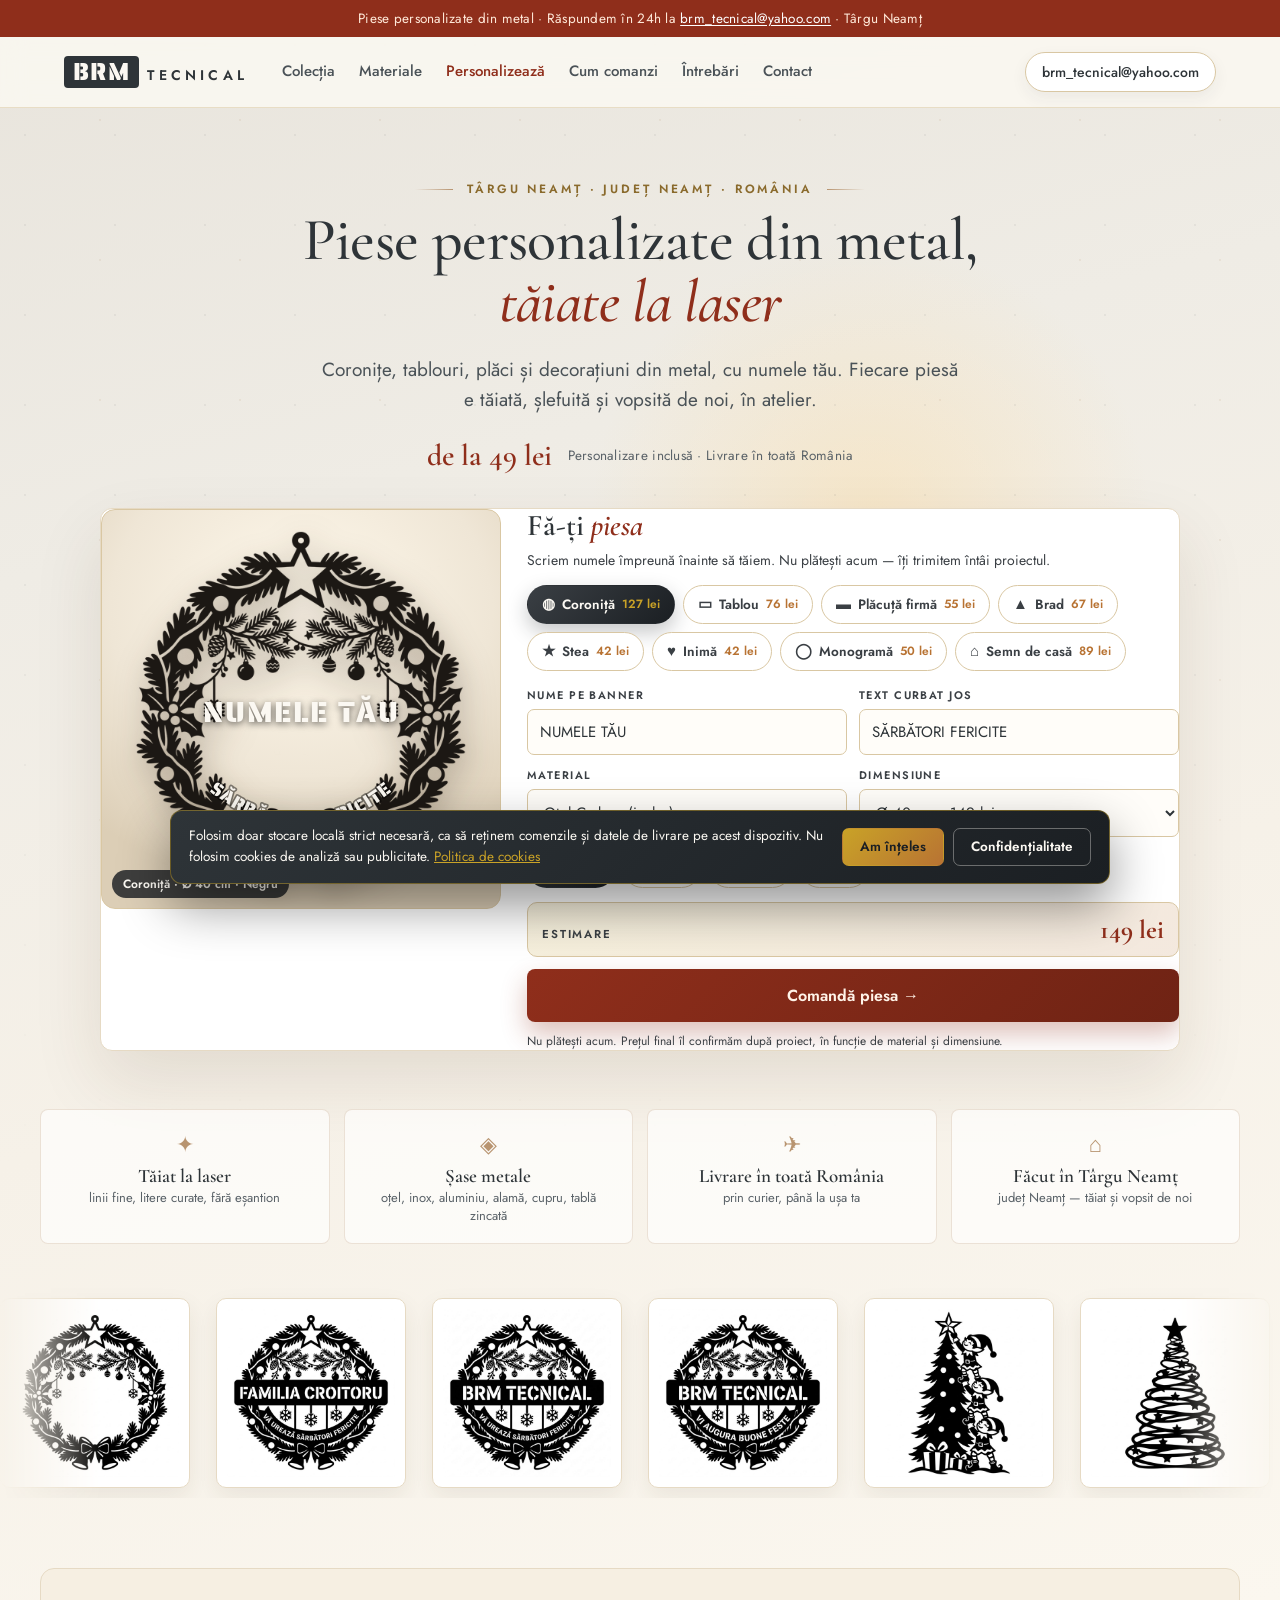
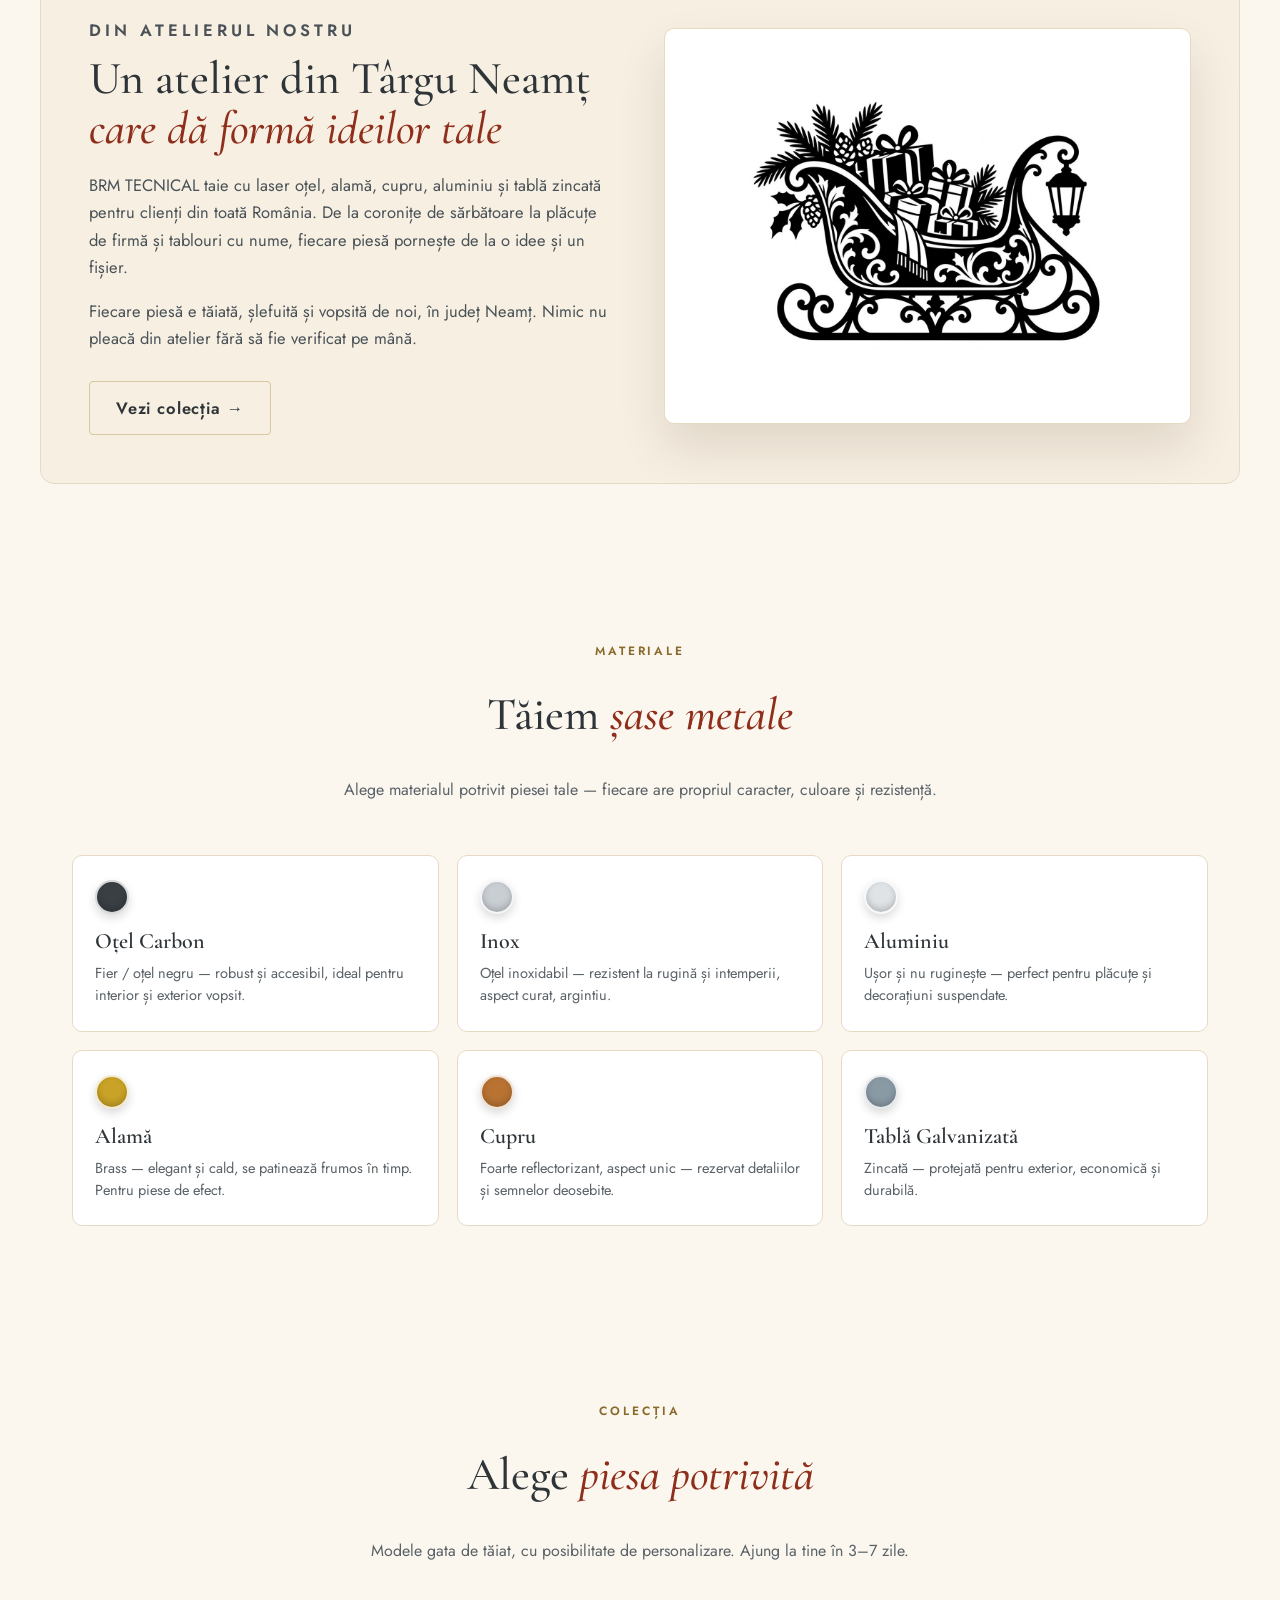
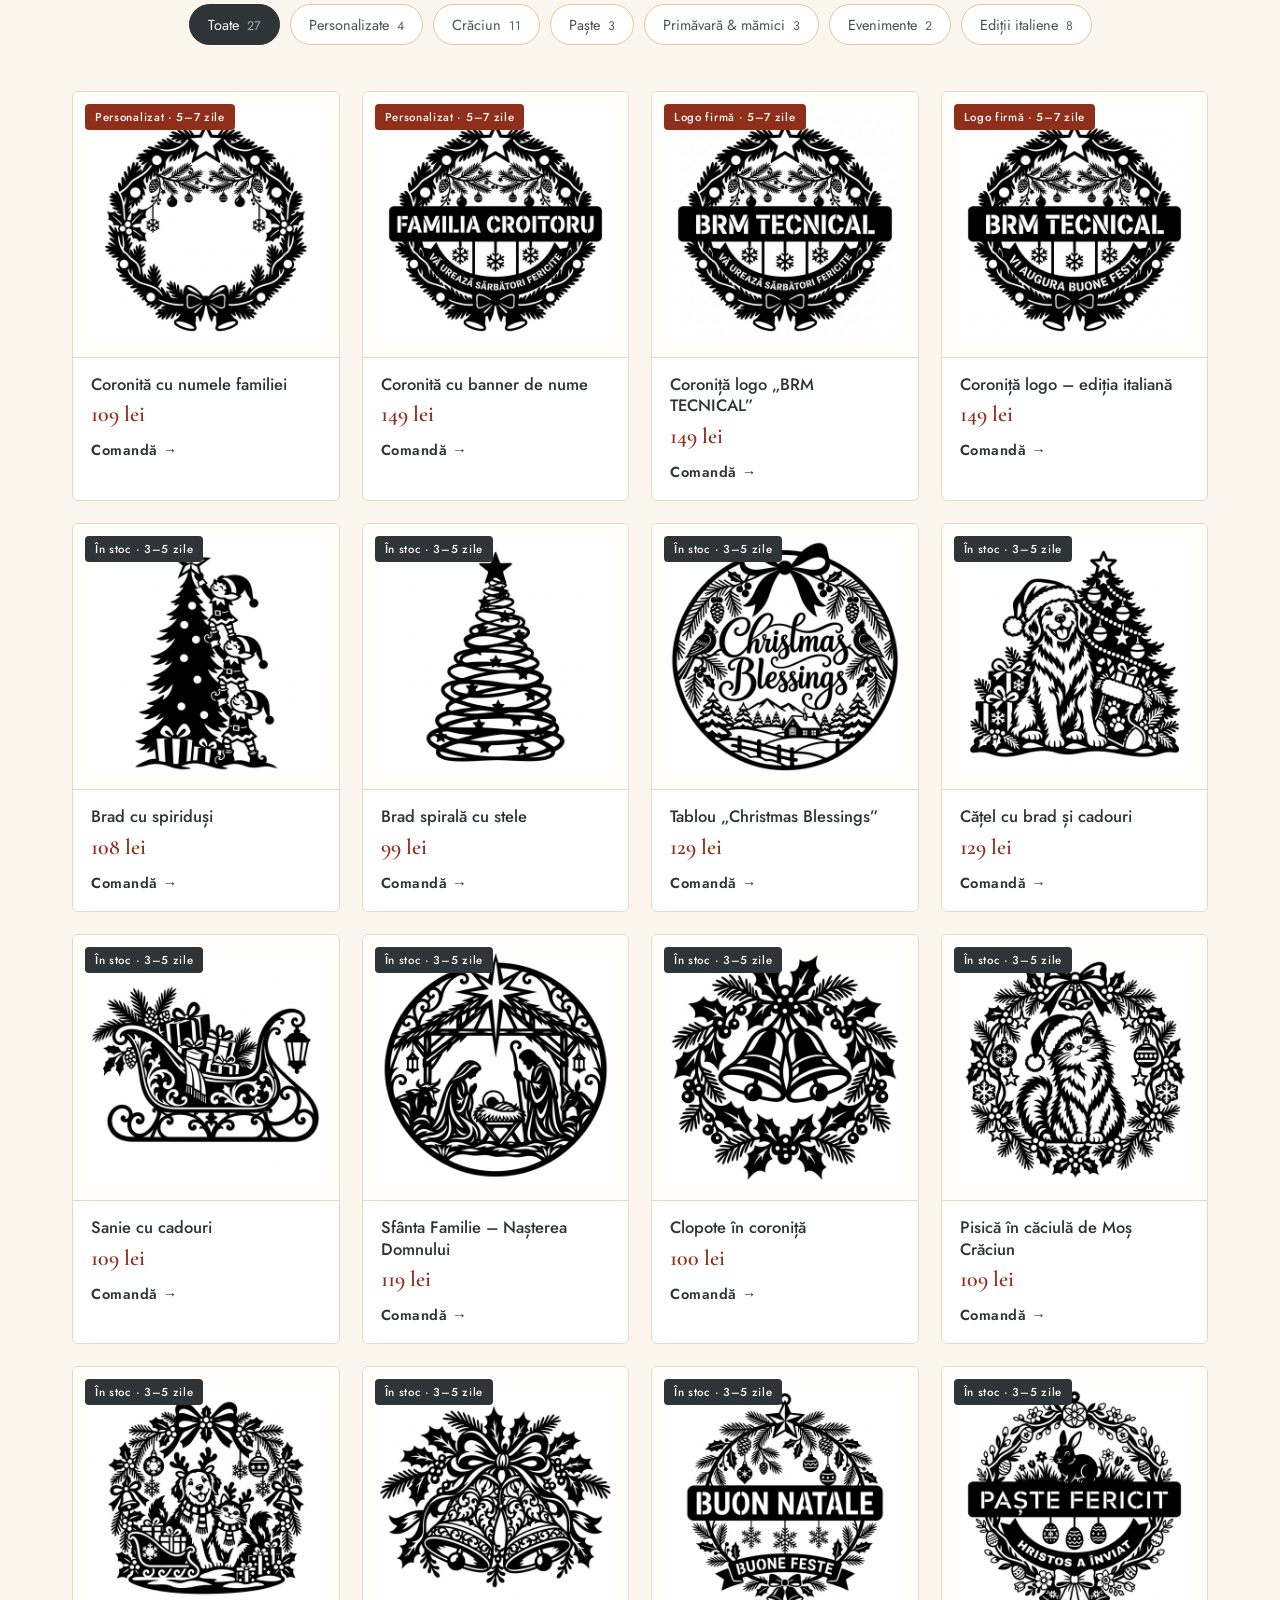
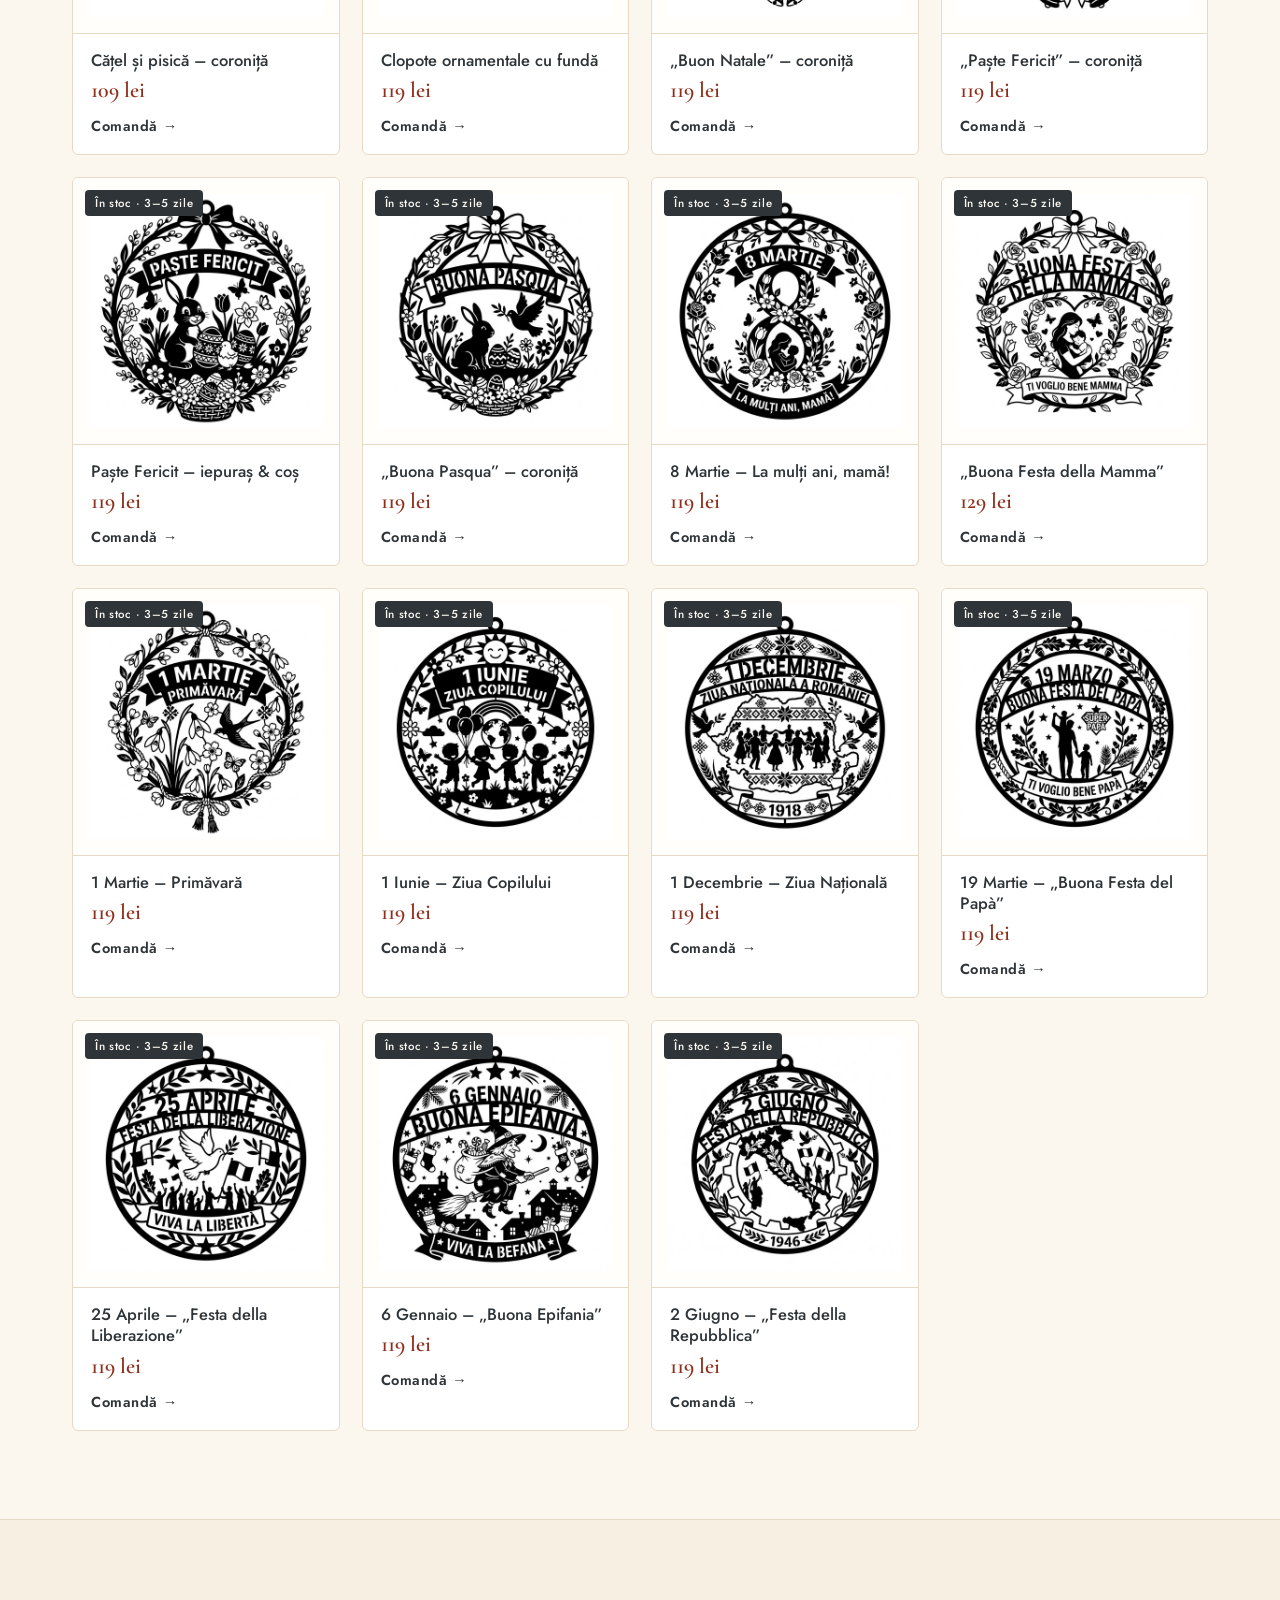
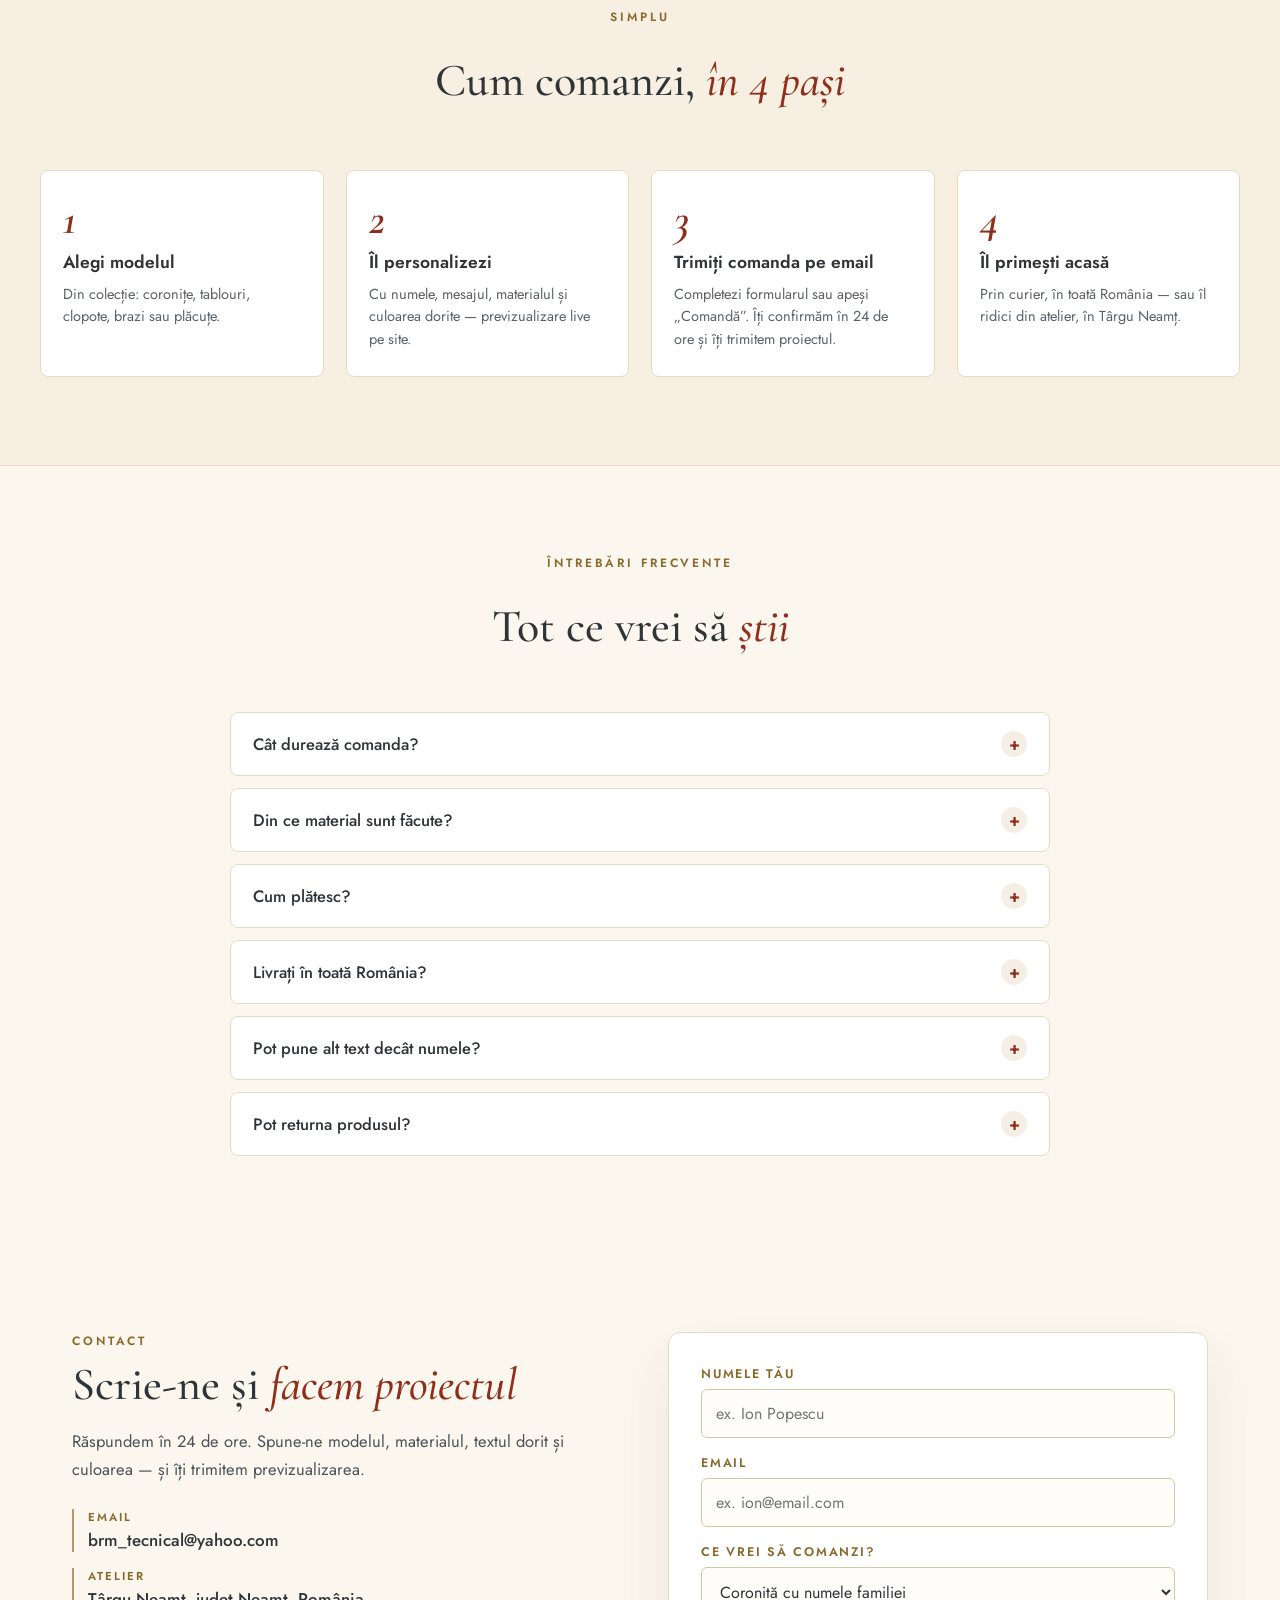
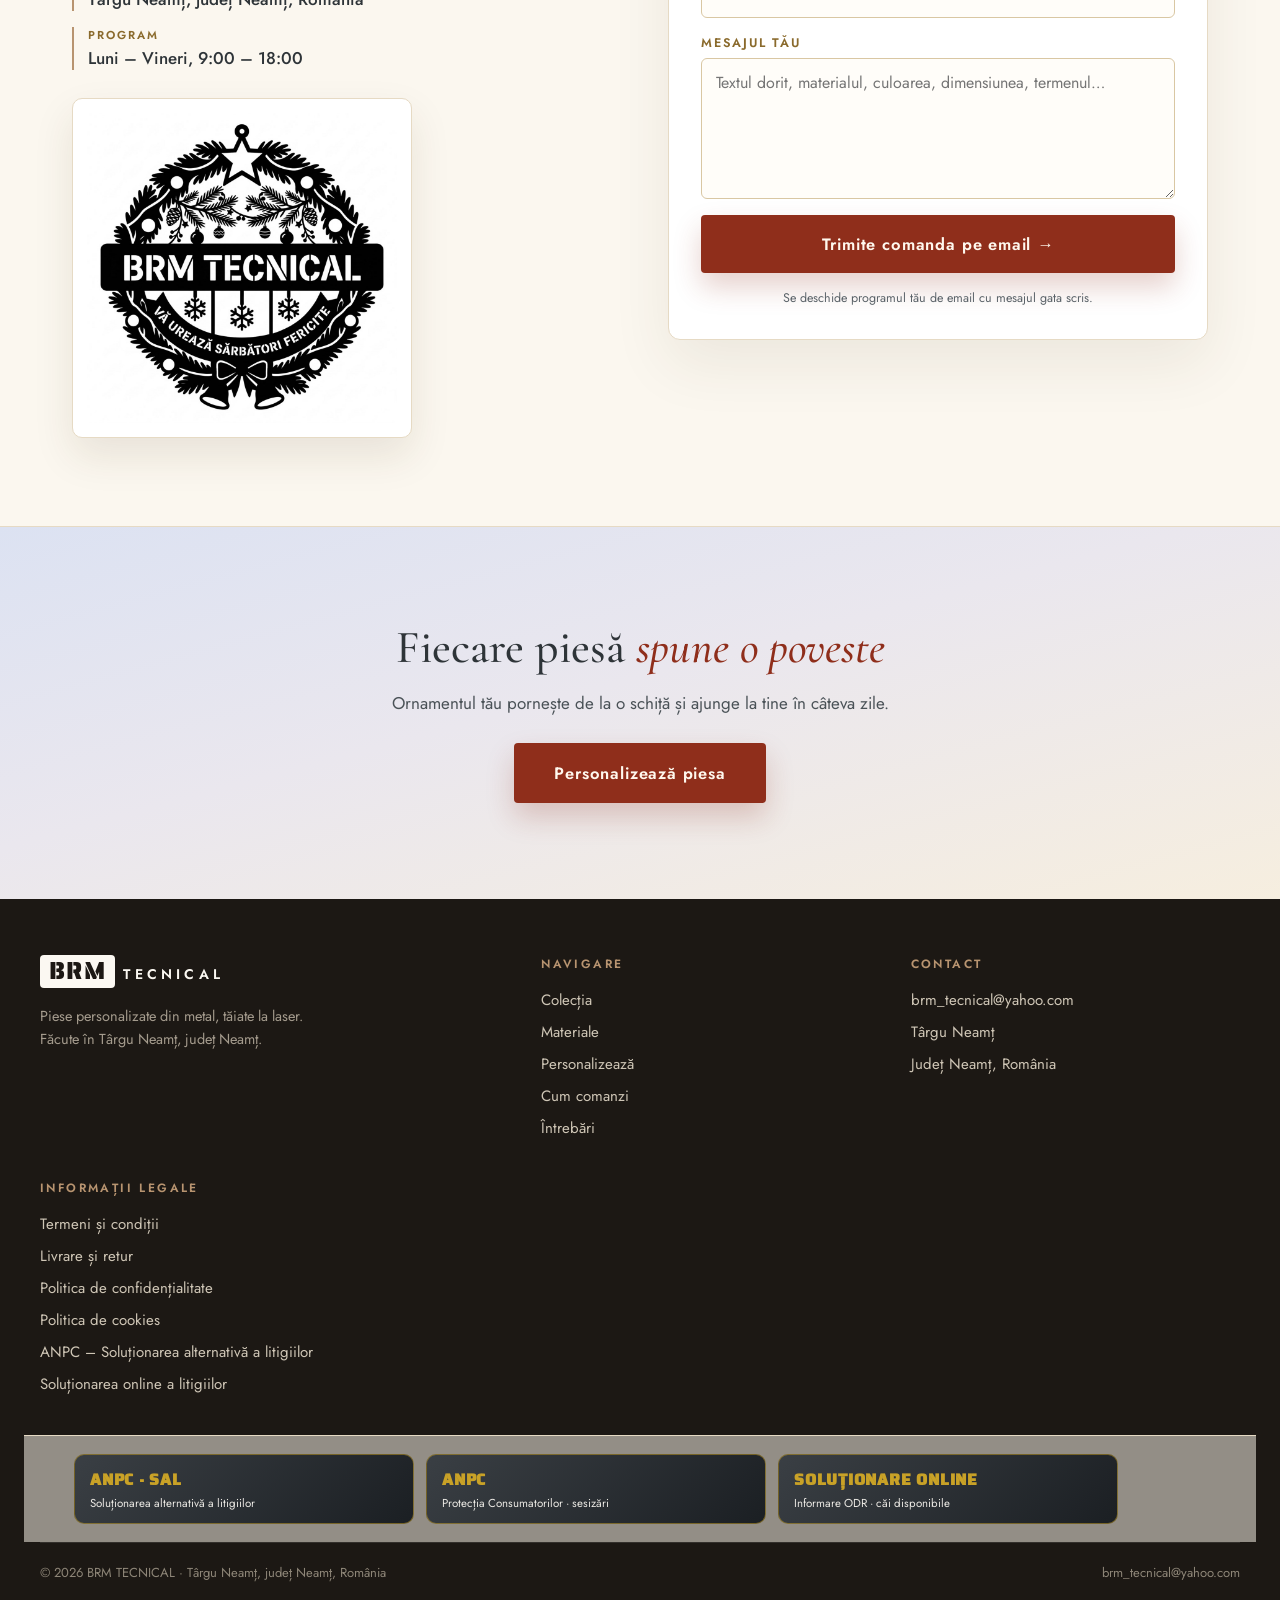
==== commit cfd87006: "Update index.html" ====
--- a/index.html
+++ b/index.html
@@ -15,51 +15,25 @@
 <link href="https://fonts.googleapis.com/css2?family=Cormorant+Garamond:ital,wght@0,500;0,600;0,700;1,500;1,600&family=Jost:wght@400;500;600&family=Saira+Stencil+One&display=swap" rel="stylesheet">
 <link rel="stylesheet" href="css/style.css">
 <style>
-/* --- linkuri legale + badge ANPC + notificare stocare locală --- */
 .foot-links{border-top:1px solid var(--line,#E6DAC4);background:rgba(244,238,228,.55)}
-.foot-links-in{max-width:1180px;margin:0 auto;padding:20px 24px;display:flex;flex-wrap:wrap;gap:10px 22px;align-items:center}
-.foot-links-in a{font-family:'Jost',sans-serif;font-size:13.5px;font-weight:500;color:#3A3F44;text-decoration:none;
-  border-bottom:1px solid transparent;padding-bottom:2px;transition:.16s}
-.foot-links-in a:hover{color:#8F2E1B;border-bottom-color:#B87333}
-.foot-badges{max-width:1180px;margin:0 auto;padding:0 24px 22px;display:flex;gap:12px;flex-wrap:wrap}
+.foot-badges{max-width:1180px;margin:0 auto;padding:18px 24px;display:flex;gap:12px;flex-wrap:wrap}
 .badge-anpc{display:flex;flex-direction:column;gap:3px;text-decoration:none;flex:1 1 260px;max-width:340px;
   background:linear-gradient(135deg,#3A3F44,#1B1F23);border:1px solid rgba(201,162,39,.5);border-radius:10px;
   padding:12px 15px;color:#FBF8F2;transition:.18s}
 .badge-anpc:hover{border-color:#C9A227;transform:translateY(-2px)}
 .badge-anpc b{font-family:'Saira Stencil One','Jost',sans-serif;font-size:15.5px;letter-spacing:.05em;color:#C9A227}
 .badge-anpc span{font-size:11.5px;line-height:1.4;opacity:.92;font-family:'Jost',sans-serif}
-#ckBar{position:fixed;left:16px;right:16px;bottom:16px;z-index:2147480000;display:none;
-  max-width:940px;margin:0 auto;background:linear-gradient(135deg,#2E3438,#1B1F23);color:#FBF8F2;
-  border:1px solid rgba(201,162,39,.45);border-radius:12px;padding:15px 18px;
-  box-shadow:0 22px 50px rgba(0,0,0,.42);font-family:'Jost',sans-serif}
-#ckBar.on{display:flex;align-items:center;gap:16px;flex-wrap:wrap}
-#ckBar p{margin:0;font-size:13.5px;line-height:1.55;flex:1 1 320px}
-#ckBar a{color:#C9A227}
-#ckBar .ck-b{display:flex;gap:9px;flex-wrap:wrap}
-#ckBar button,#ckBar .ck-l{font-family:'Jost',sans-serif;font-size:13.5px;font-weight:600;border-radius:7px;
-  padding:11px 17px;cursor:pointer;text-decoration:none;border:1px solid transparent;line-height:1}
-#ckBar button{background:linear-gradient(135deg,#C9A227,#B87333);color:#1B1F23}
-#ckBar button:hover{filter:brightness(1.07)}
-#ckBar .ck-l{background:transparent;color:#FBF8F2;border-color:rgba(251,248,242,.35)}
-#ckBar .ck-l:hover{border-color:#C9A227;color:#C9A227}
-@media(max-width:640px){
-  .foot-links-in{padding:16px;gap:8px 16px}
-  .foot-badges{padding:0 16px 18px}
-  #ckBar{left:10px;right:10px;bottom:10px;padding:13px 14px}
-  #ckBar .ck-b{width:100%}
-  #ckBar button,#ckBar .ck-l{flex:1 1 45%;text-align:center}
-}
-@media print{#ckBar,.foot-badges{display:none!important}}
+.foot-col a[href^="legal.html"]{white-space:nowrap}
+@media(max-width:640px){.foot-badges{padding:14px 16px}}
+@media print{.foot-badges{display:none!important}}
 </style>
 </head>
 <body>
 
-<!-- bandă de sus -->
 <div class="band">
   <p id="bandText">Piese personalizate din metal · Răspundem în 24h · Târgu Neamț</p>
 </div>
 
-<!-- antet -->
 <header class="head">
   <div class="head-in">
     <a class="logo" href="#top" aria-label="BRM TECNICAL – acasă">
@@ -86,7 +60,6 @@
 
 <main id="top">
 
-  <!-- HERO + PERSONALIZARE -->
   <section class="hero" id="personalizare">
     <div class="hero-in">
       <p class="eyebrow" id="heroEyebrow">Târgu Neamț · județ Neamț · România</p>
@@ -98,16 +71,13 @@
         <span class="price-note" id="priceNote">Personalizare inclusă · Livrare în toată România</span>
       </div>
 
-      <!-- card personalizare -->
       <div class="customizer">
         <div class="preview" id="preview" data-color="negru">
           <div class="pv-stage">
             <img id="previewImg" src="images/coronita-model.png" alt="Previzualizare coroniță personalizată BRM TECNICAL">
             <span class="pv-banner" id="pvBanner">NUMELE TĂU</span>
             <svg class="pv-curve" viewBox="0 0 1000 1000" preserveAspectRatio="xMidYMid meet" aria-hidden="true">
-              <defs>
-                <path id="pvCurvePath" d="M 320,700 Q 500,860 680,700" fill="none"></path>
-              </defs>
+              <defs><path id="pvCurvePath" d="M 320,700 Q 500,860 680,700" fill="none"></path></defs>
               <text class="pv-curve-text" id="pvCurveText">
                 <textPath href="#pvCurvePath" startOffset="50%" text-anchor="middle">SĂRBĂTORI FERICITE</textPath>
               </text>
@@ -147,17 +117,14 @@
     </div>
   </section>
 
-  <!-- ÎNCREDERE -->
   <section class="trust">
     <div class="trust-in" id="trustIn"><!-- din data.js --></div>
   </section>
 
-  <!-- GALERIE RULANTĂ -->
   <section class="marquee" aria-label="Modele din colecție">
     <div class="marquee-track" id="marqueeTrack"><!-- din data.js --></div>
   </section>
 
-  <!-- ATELIER -->
   <section class="atelier">
     <div class="atelier-in">
       <div class="atelier-txt">
@@ -173,7 +140,6 @@
     </div>
   </section>
 
-  <!-- MATERIALE -->
   <section class="sec" id="materiale">
     <p class="eyebrow center" id="materialsEyebrow">Materiale</p>
     <h2 class="h2 center" id="materialsTitle">Tăiem <em>șase metale</em></h2>
@@ -181,31 +147,26 @@
     <div class="mats" id="mats"><!-- din data.js --></div>
   </section>
 
-  <!-- COLECȚIA -->
   <section class="sec" id="colectie">
     <p class="eyebrow center" id="collectionEyebrow">Colecția</p>
     <h2 class="h2 center" id="collectionTitle">Alege <em>piesa potrivită</em></h2>
     <p class="sec-sub center" id="collectionSub">Modele gata de tăiat, cu posibilitate de personalizare.</p>
-
     <div class="filters" id="filters"><!-- din data.js --></div>
     <div class="grid" id="grid"><!-- din data.js --></div>
   </section>
 
-  <!-- CUM COMANZI -->
   <section class="sec band-sec" id="cum">
     <p class="eyebrow center" id="stepsEyebrow">Simplu</p>
     <h2 class="h2 center" id="stepsTitle">Cum comanzi, <em>în 4 pași</em></h2>
     <div class="steps" id="steps"><!-- din data.js --></div>
   </section>
 
-  <!-- FAQ -->
   <section class="sec" id="faq">
     <p class="eyebrow center" id="faqEyebrow">Întrebări frecvente</p>
     <h2 class="h2 center" id="faqTitle">Tot ce vrei să <em>știi</em></h2>
     <div class="faq" id="faqList"><!-- din data.js --></div>
   </section>
 
-  <!-- CONTACT -->
   <section class="sec contact" id="contact">
     <div class="contact-in">
       <div class="contact-info">
@@ -254,7 +215,6 @@
     </div>
   </section>
 
-  <!-- ÎNCHEIERE -->
   <section class="final">
     <h2 class="h2" id="finalTitle">Fiecare piesă <em>spune o poveste</em></h2>
     <p id="finalText">Ornamentul tău pornește de la o schiță și ajunge la tine în câteva zile.</p>
@@ -292,18 +252,12 @@
       <a href="legal.html#livrare">Livrare și retur</a>
       <a href="legal.html#confidentialitate">Politica de confidențialitate</a>
       <a href="legal.html#cookies">Politica de cookies</a>
-    </div>
-  </div>
-
-  <div class="foot-links">
-    <div class="foot-links-in">
-      <a href="legal.html#termeni">Termeni și condiții</a>
-      <a href="legal.html#livrare">Livrare și retur</a>
-      <a href="legal.html#confidentialitate">Politica de confidențialitate</a>
-      <a href="legal.html#cookies">Politica de cookies</a>
       <a href="legal.html#anpc">ANPC – Soluționarea alternativă a litigiilor</a>
       <a href="legal.html#sol">Soluționarea online a litigiilor</a>
     </div>
+  </div>
+
+  <div class="foot-links">
     <div class="foot-badges">
       <a class="badge-anpc" href="https://anpc.ro/ce-este-sal/" target="_blank" rel="noopener">
         <b>ANPC · SAL</b>
@@ -326,30 +280,7 @@
   </div>
 </footer>
 
-<!-- notificare stocare locală -->
-<div id="ckBar" role="region" aria-label="Informare cookies">
-  <p>Folosim doar stocare locală strict necesară, ca să reținem comenzile și datele de livrare pe acest dispozitiv. Nu folosim cookies de analiză sau publicitate. <a href="legal.html#cookies">Politica de cookies</a></p>
-  <div class="ck-b">
-    <button type="button" id="ckOk">Am înțeles</button>
-    <a class="ck-l" href="legal.html#confidentialitate">Confidențialitate</a>
-  </div>
-</div>
-
 <script src="data.js"></script>
 <script src="js/main.js"></script>
-<script>
-(function () {
-  'use strict';
-  var K = 'brm_cookie_consent', bar = document.getElementById('ckBar'), ok = document.getElementById('ckOk');
-  if (!bar) return;
-  var seen = null;
-  try { seen = localStorage.getItem(K); } catch (e) { seen = '1'; }
-  if (!seen) setTimeout(function () { bar.classList.add('on'); }, 1200);
-  if (ok) ok.addEventListener('click', function () {
-    try { localStorage.setItem(K, JSON.stringify { } ); } catch (e) {}
-    bar.classList.remove('on');
-  });
-})();
-</script>
 </body>
 </html>
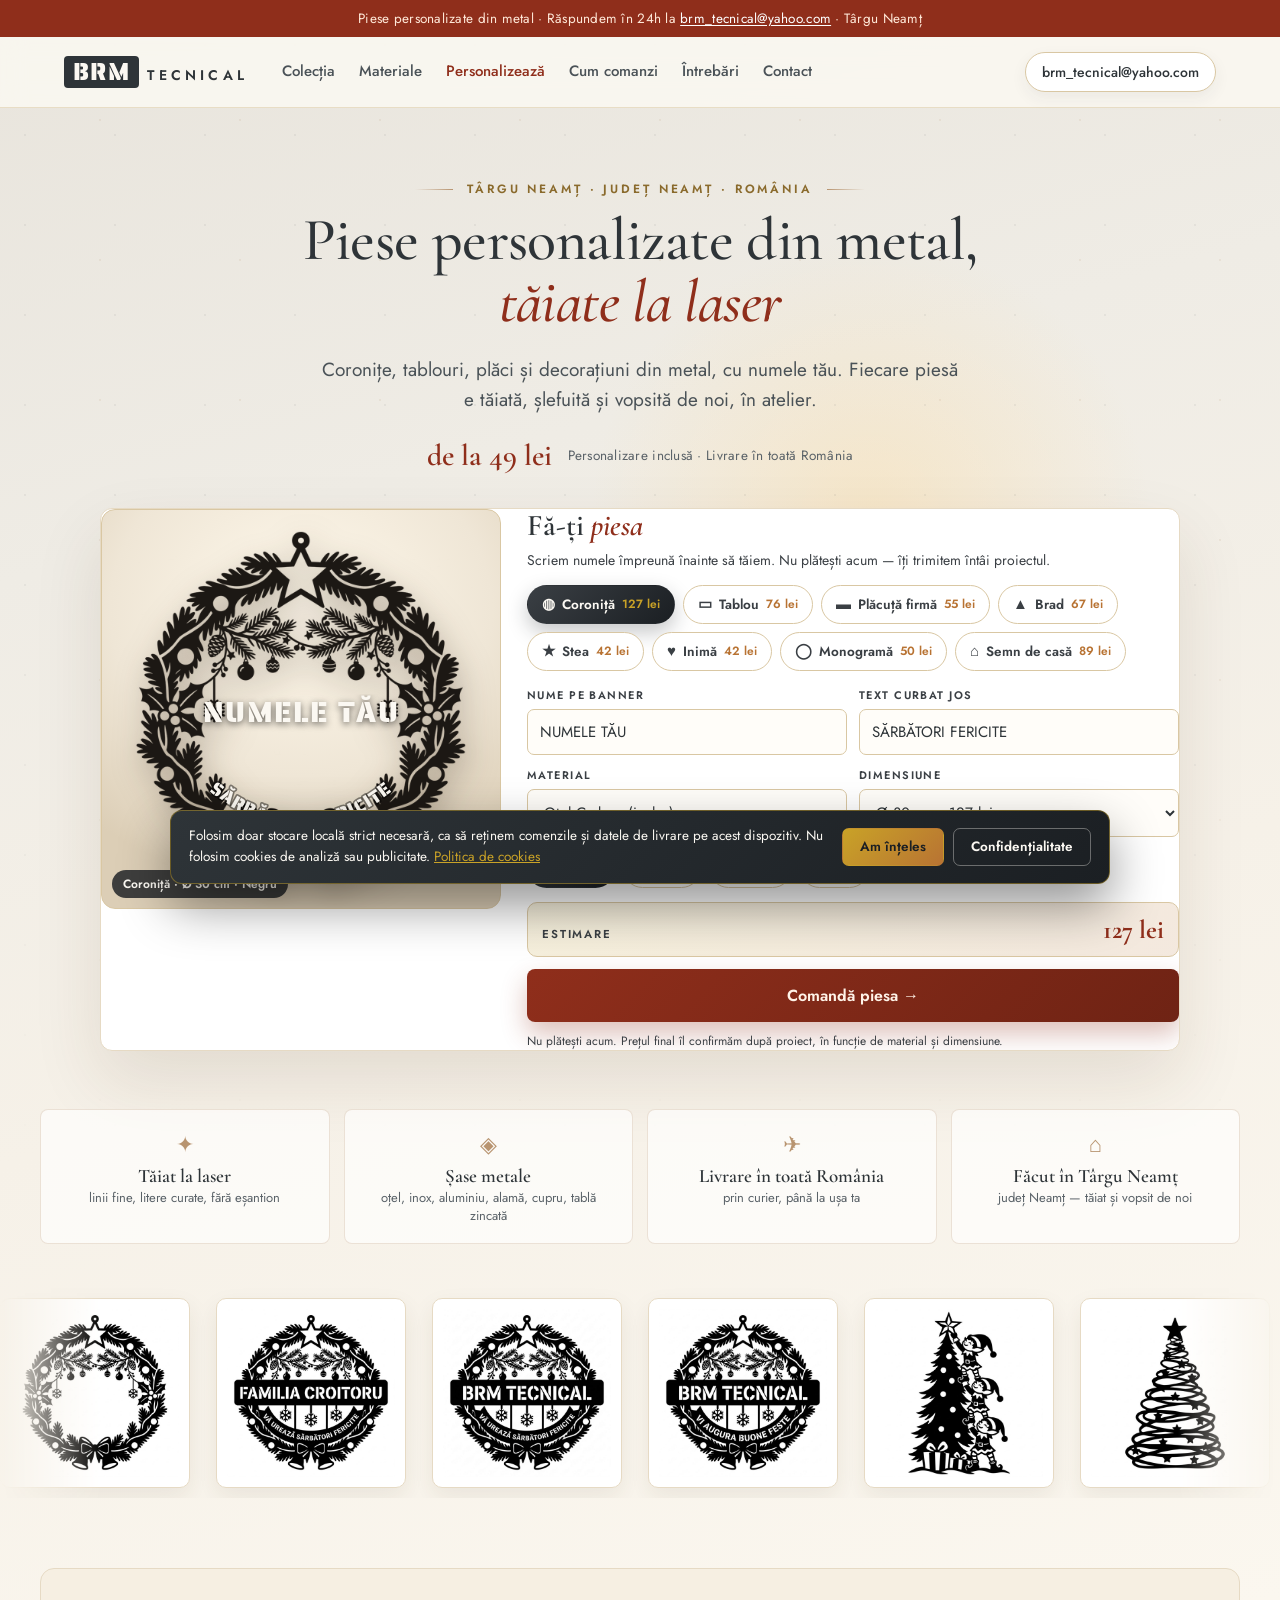
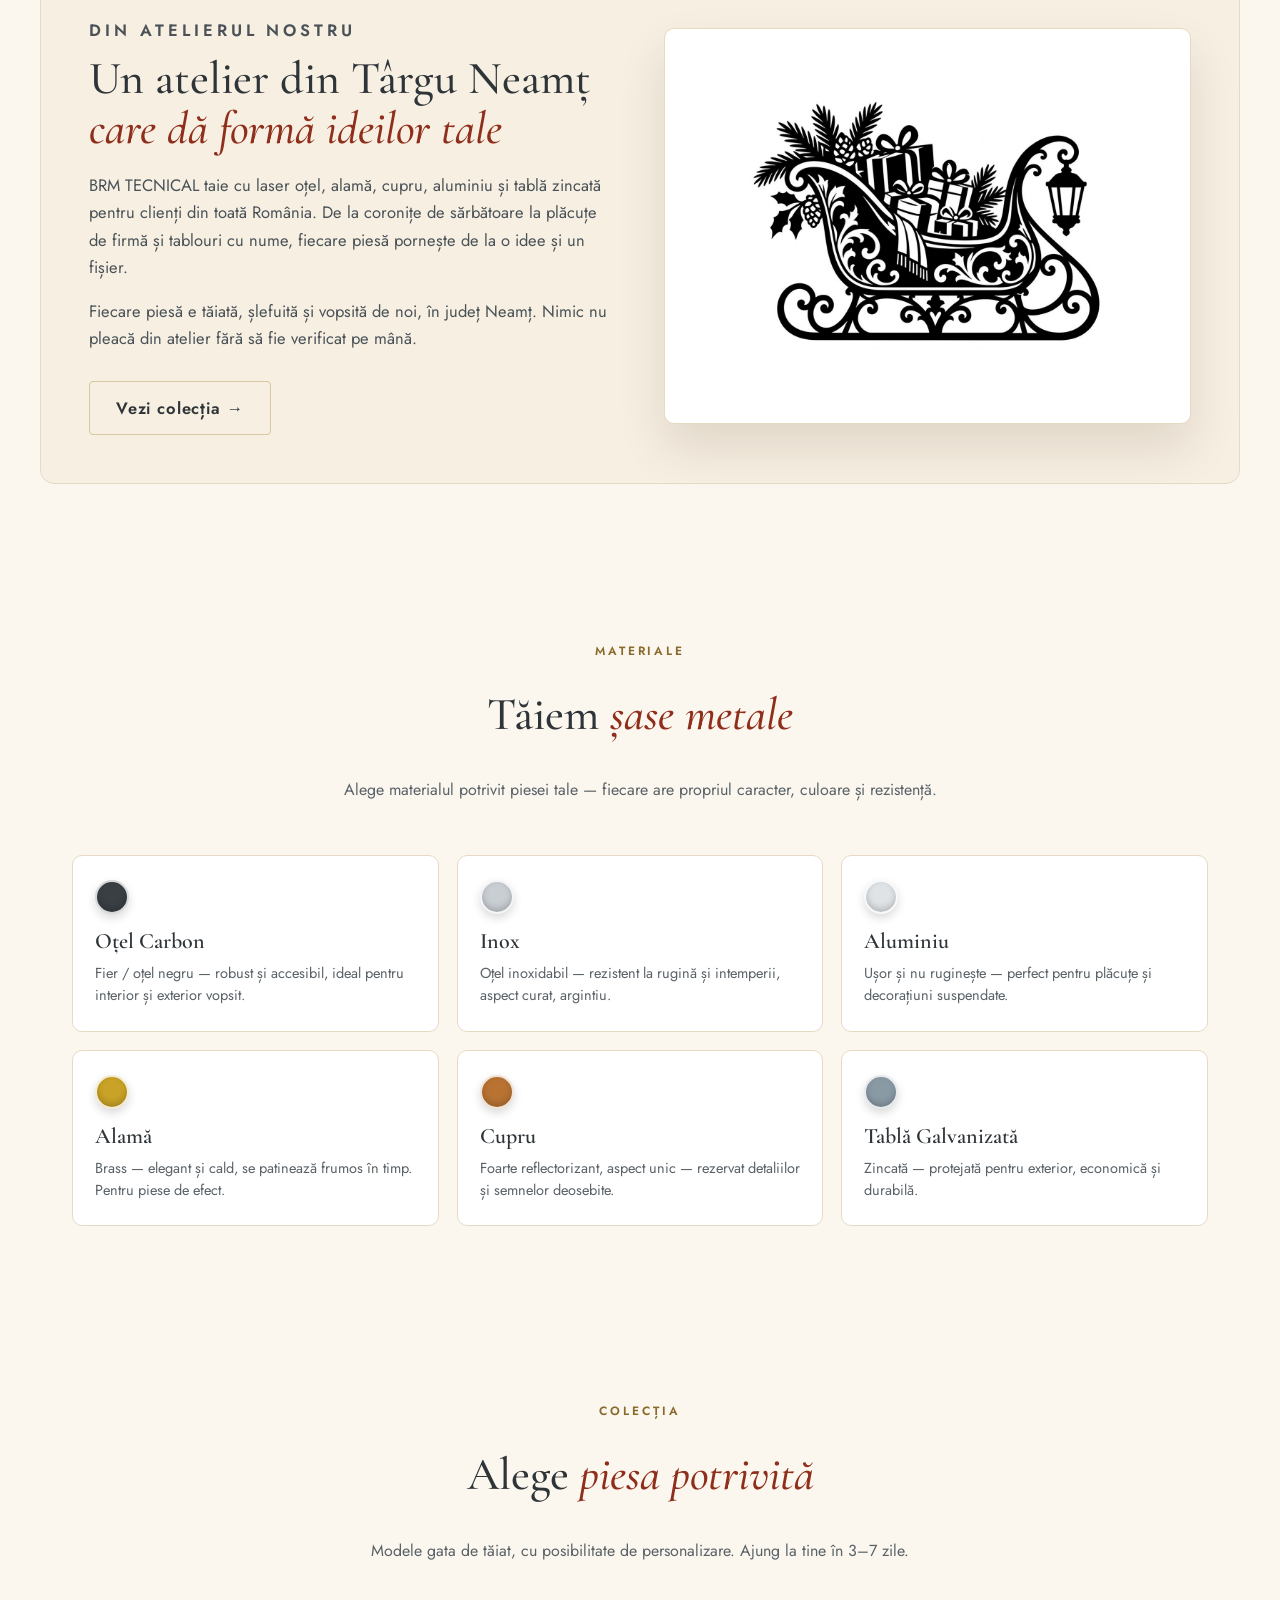
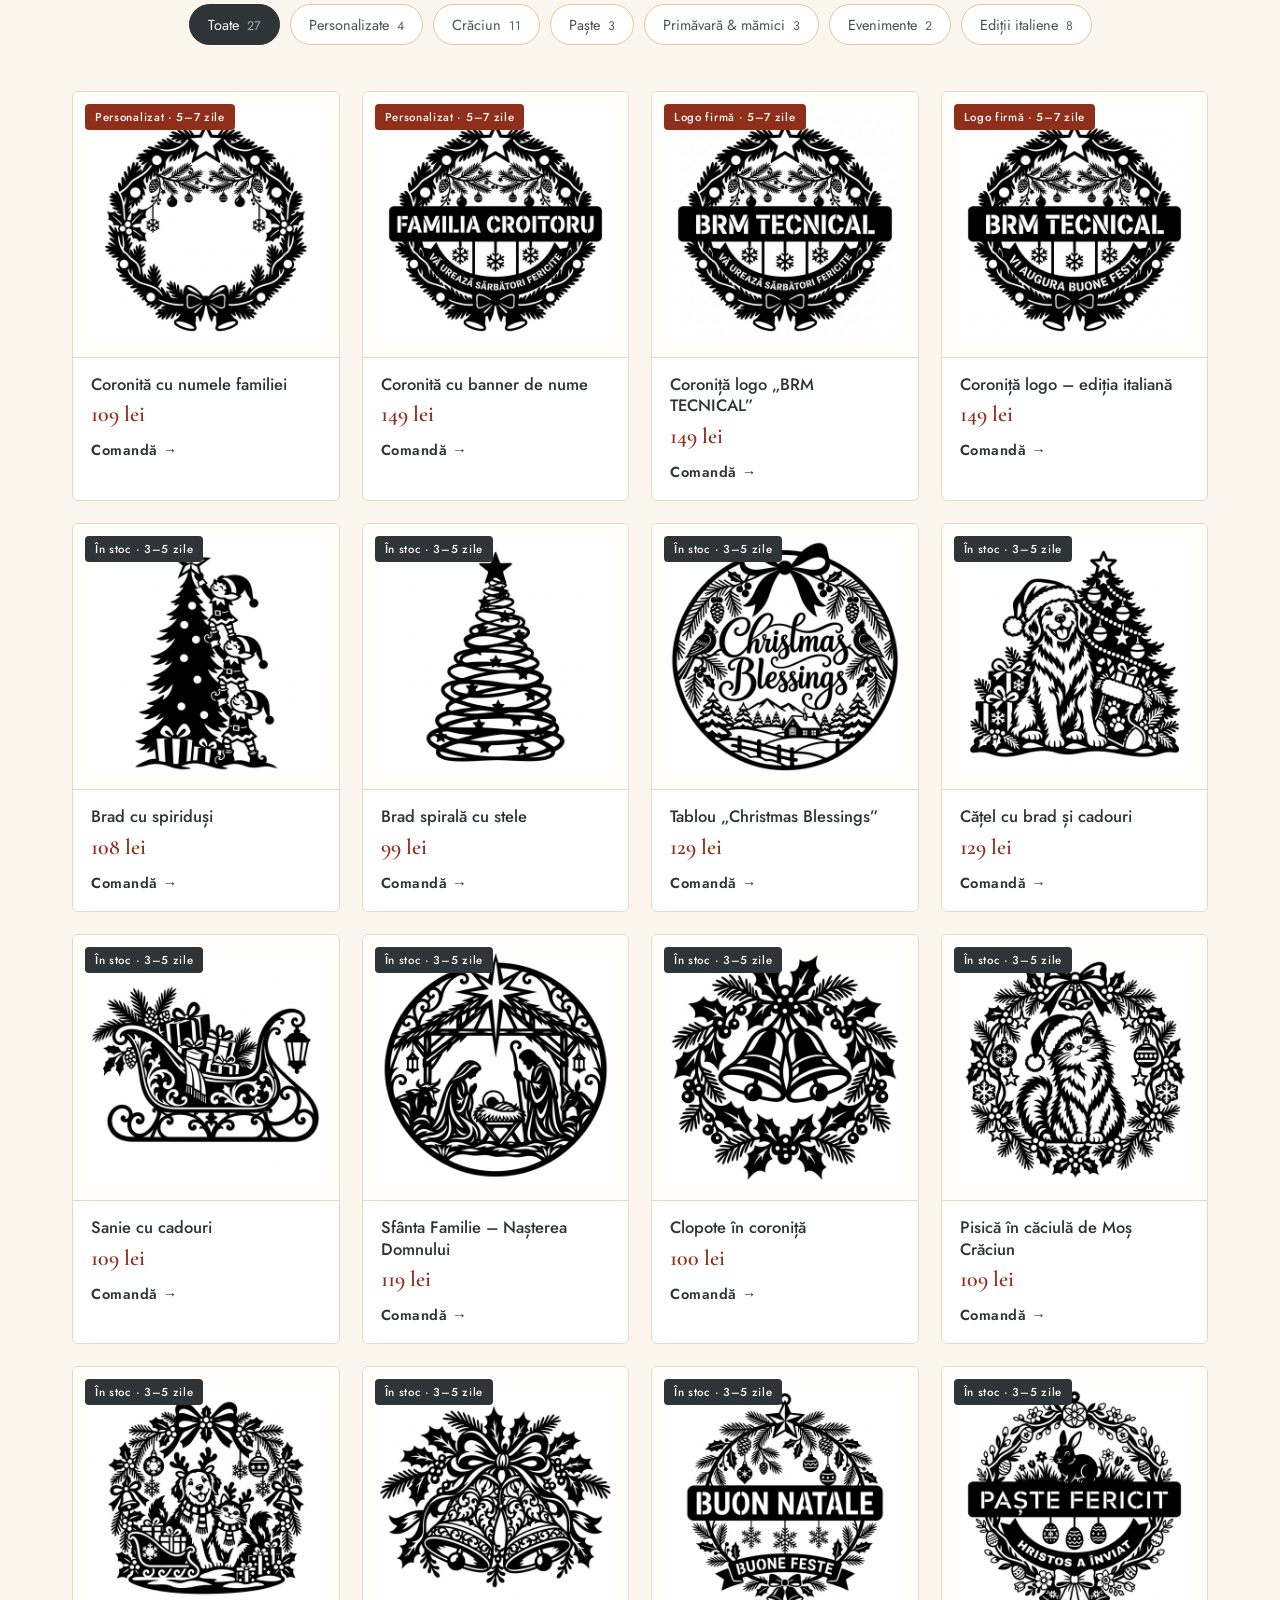
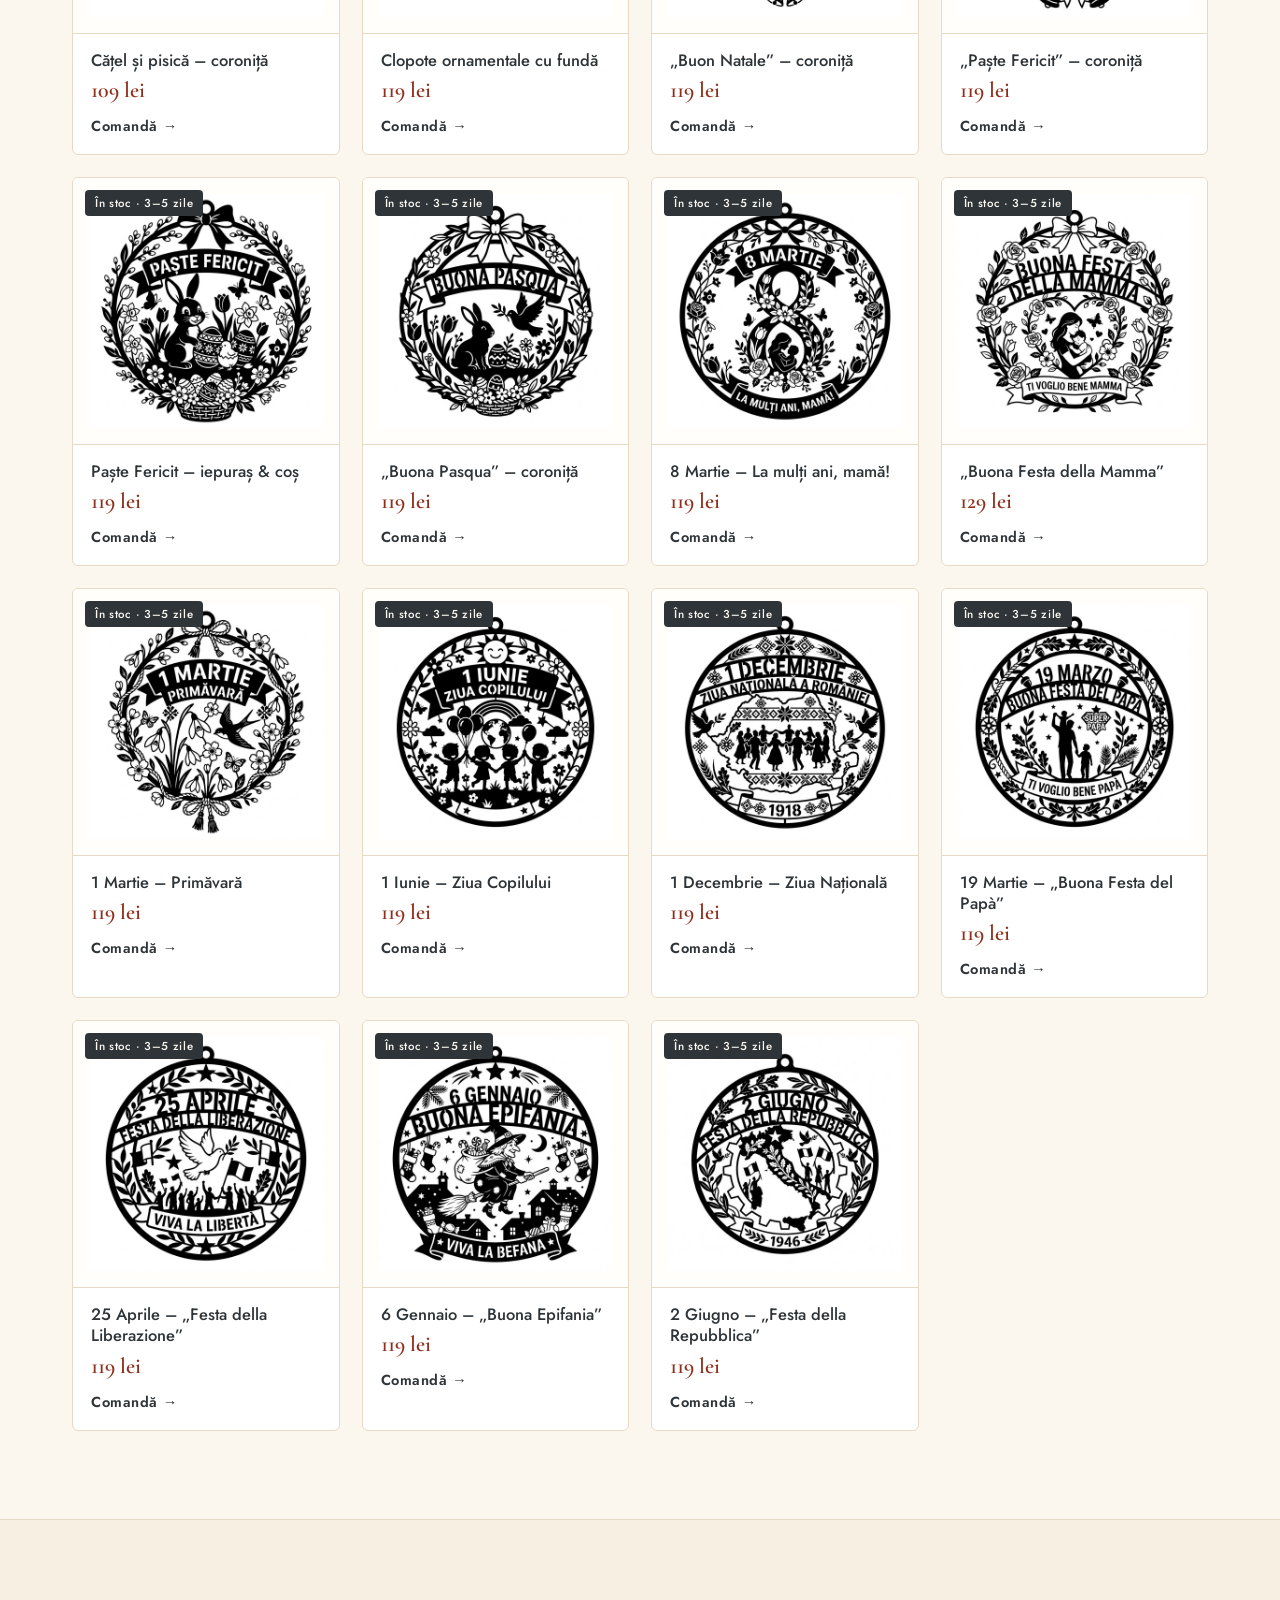
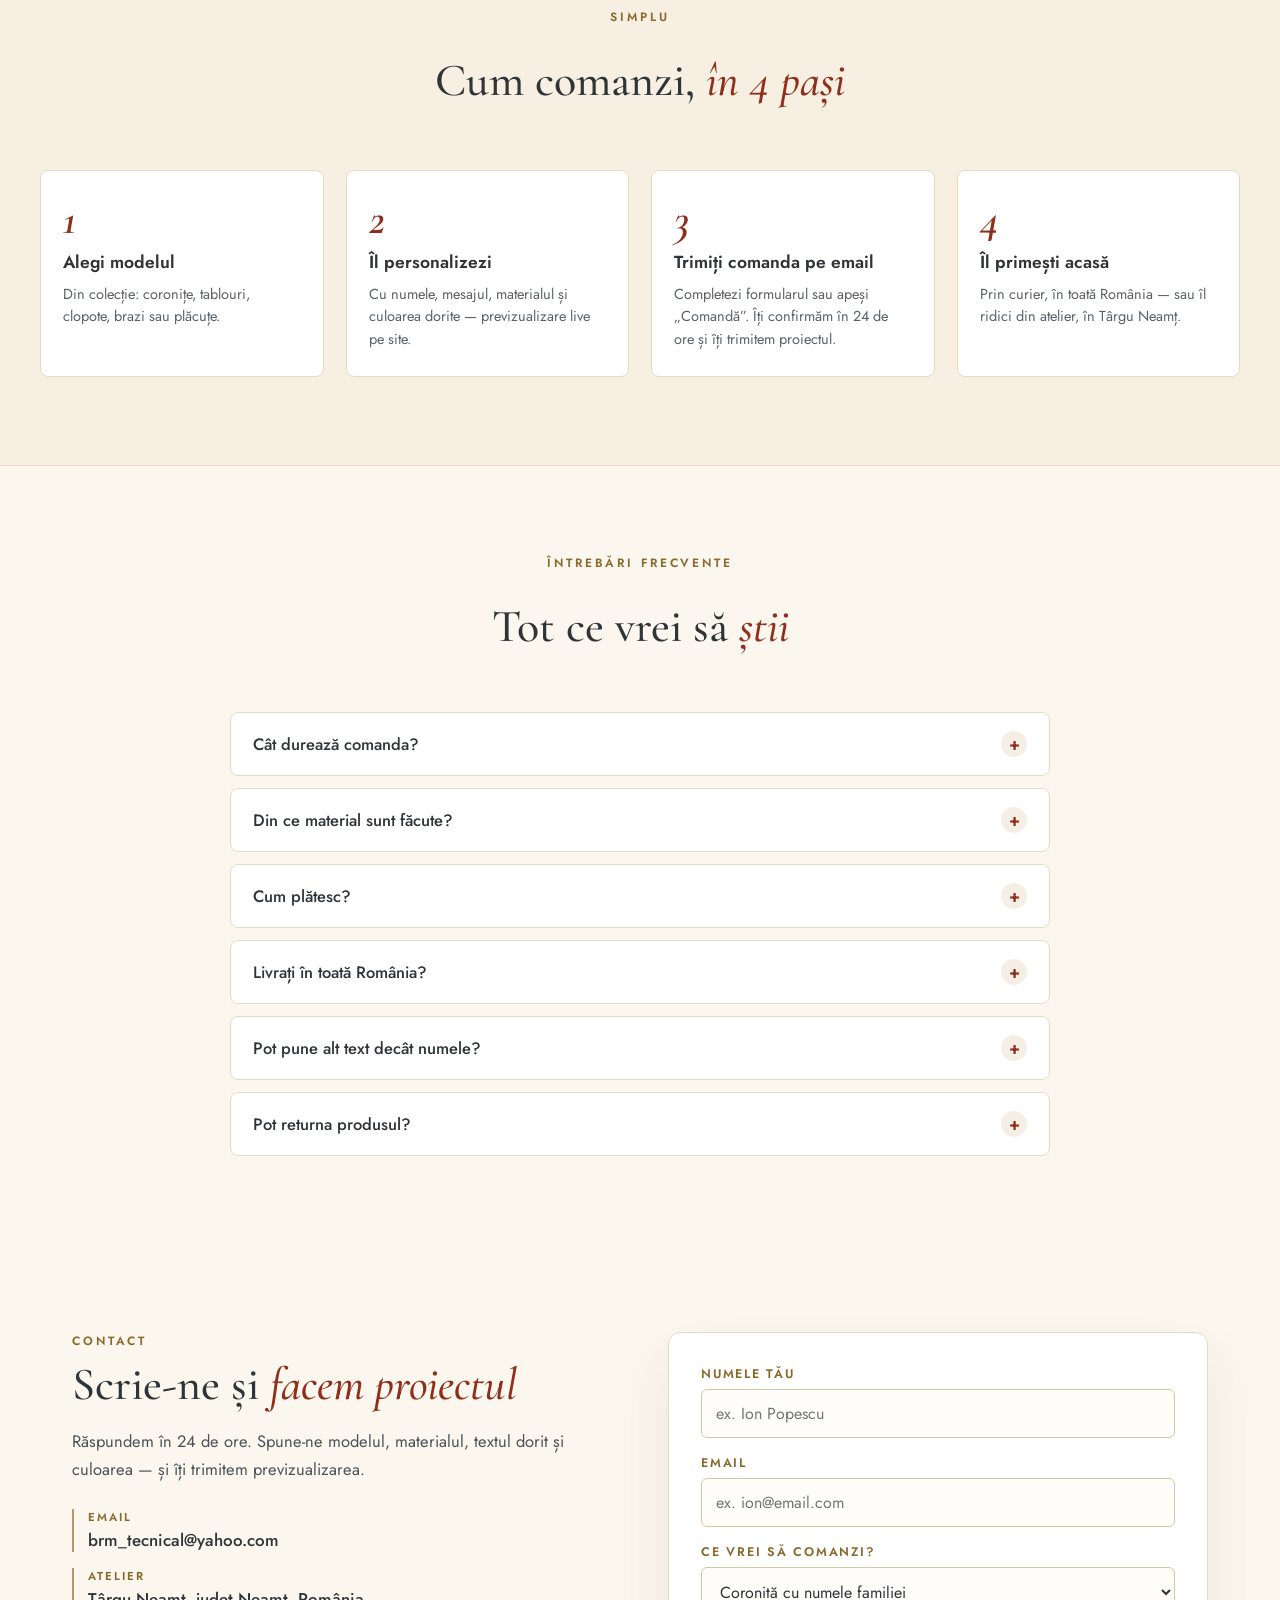
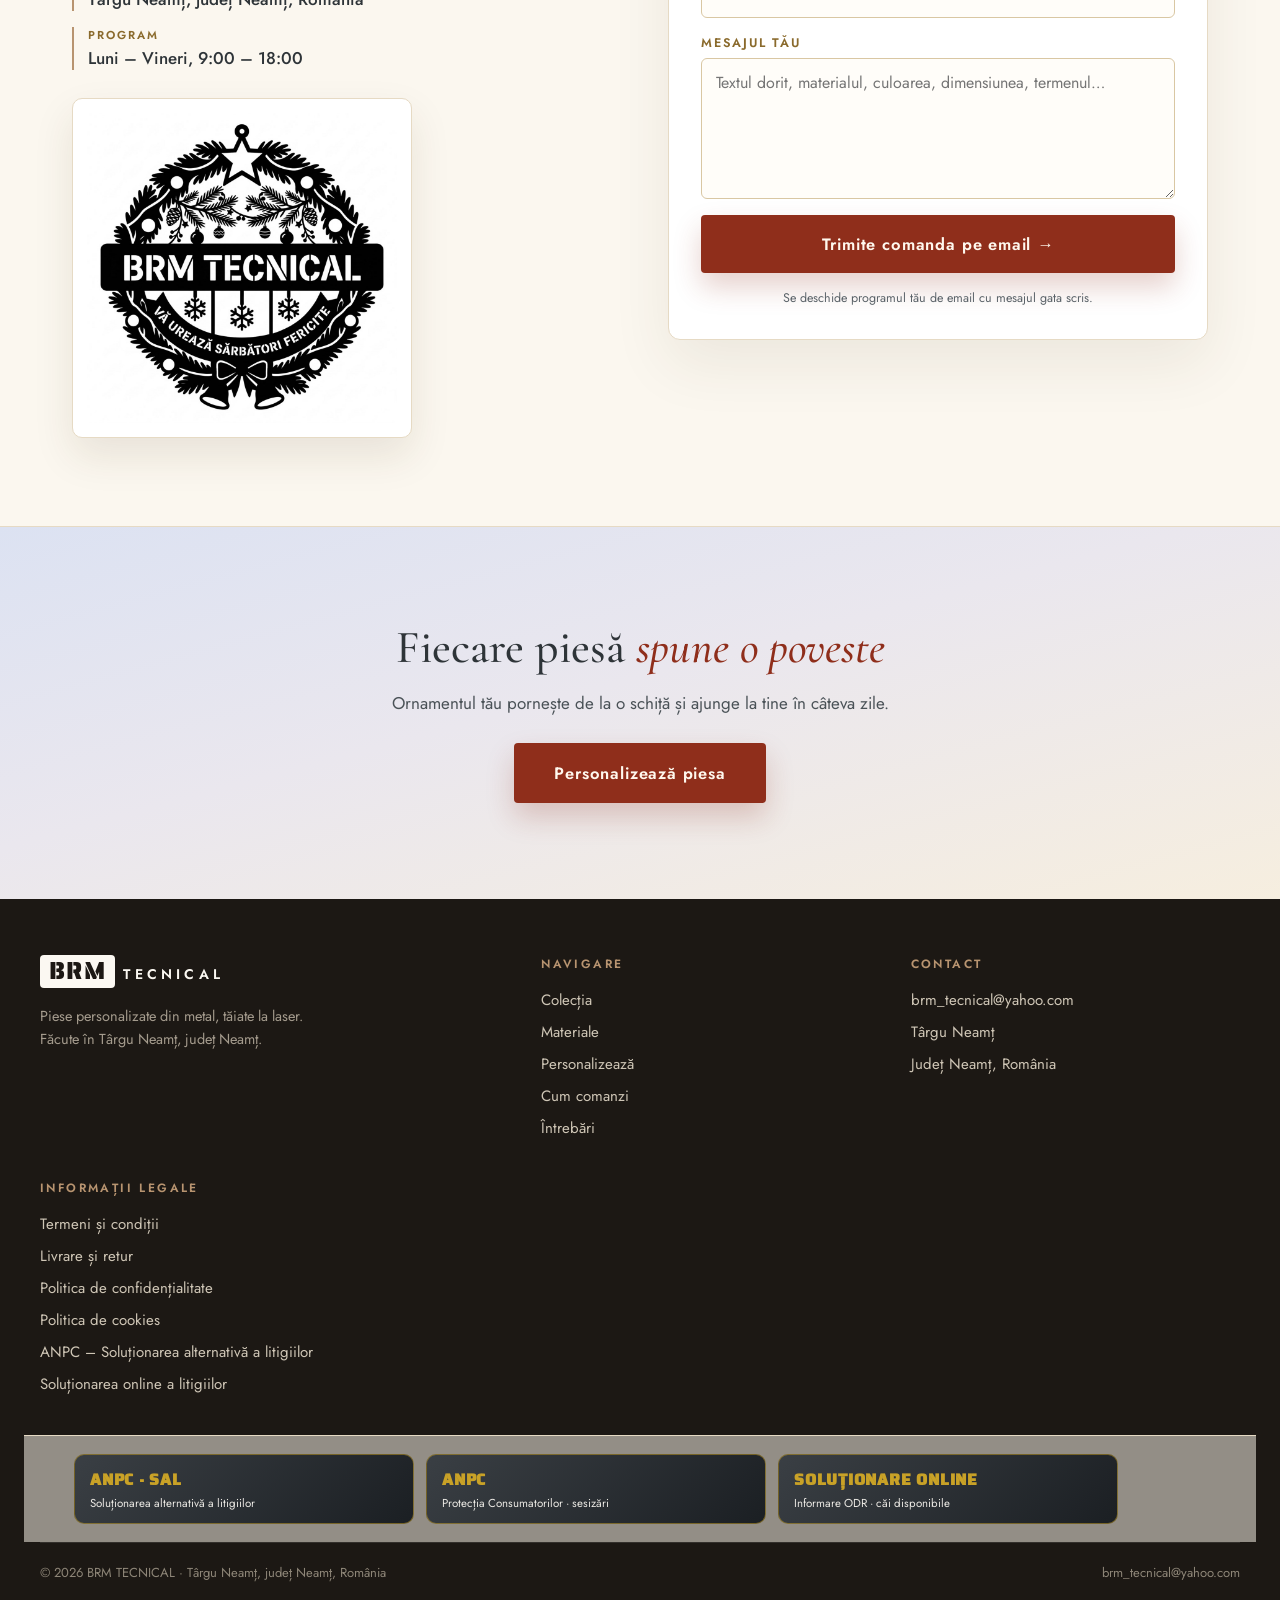
==== commit 0b58e50c: "Add cos.js script to index.html" ====
--- a/index.html
+++ b/index.html
@@ -282,5 +282,6 @@
 
 <script src="data.js"></script>
 <script src="js/main.js"></script>
+  <script src="js/cos.js"></script>
 </body>
 </html>
